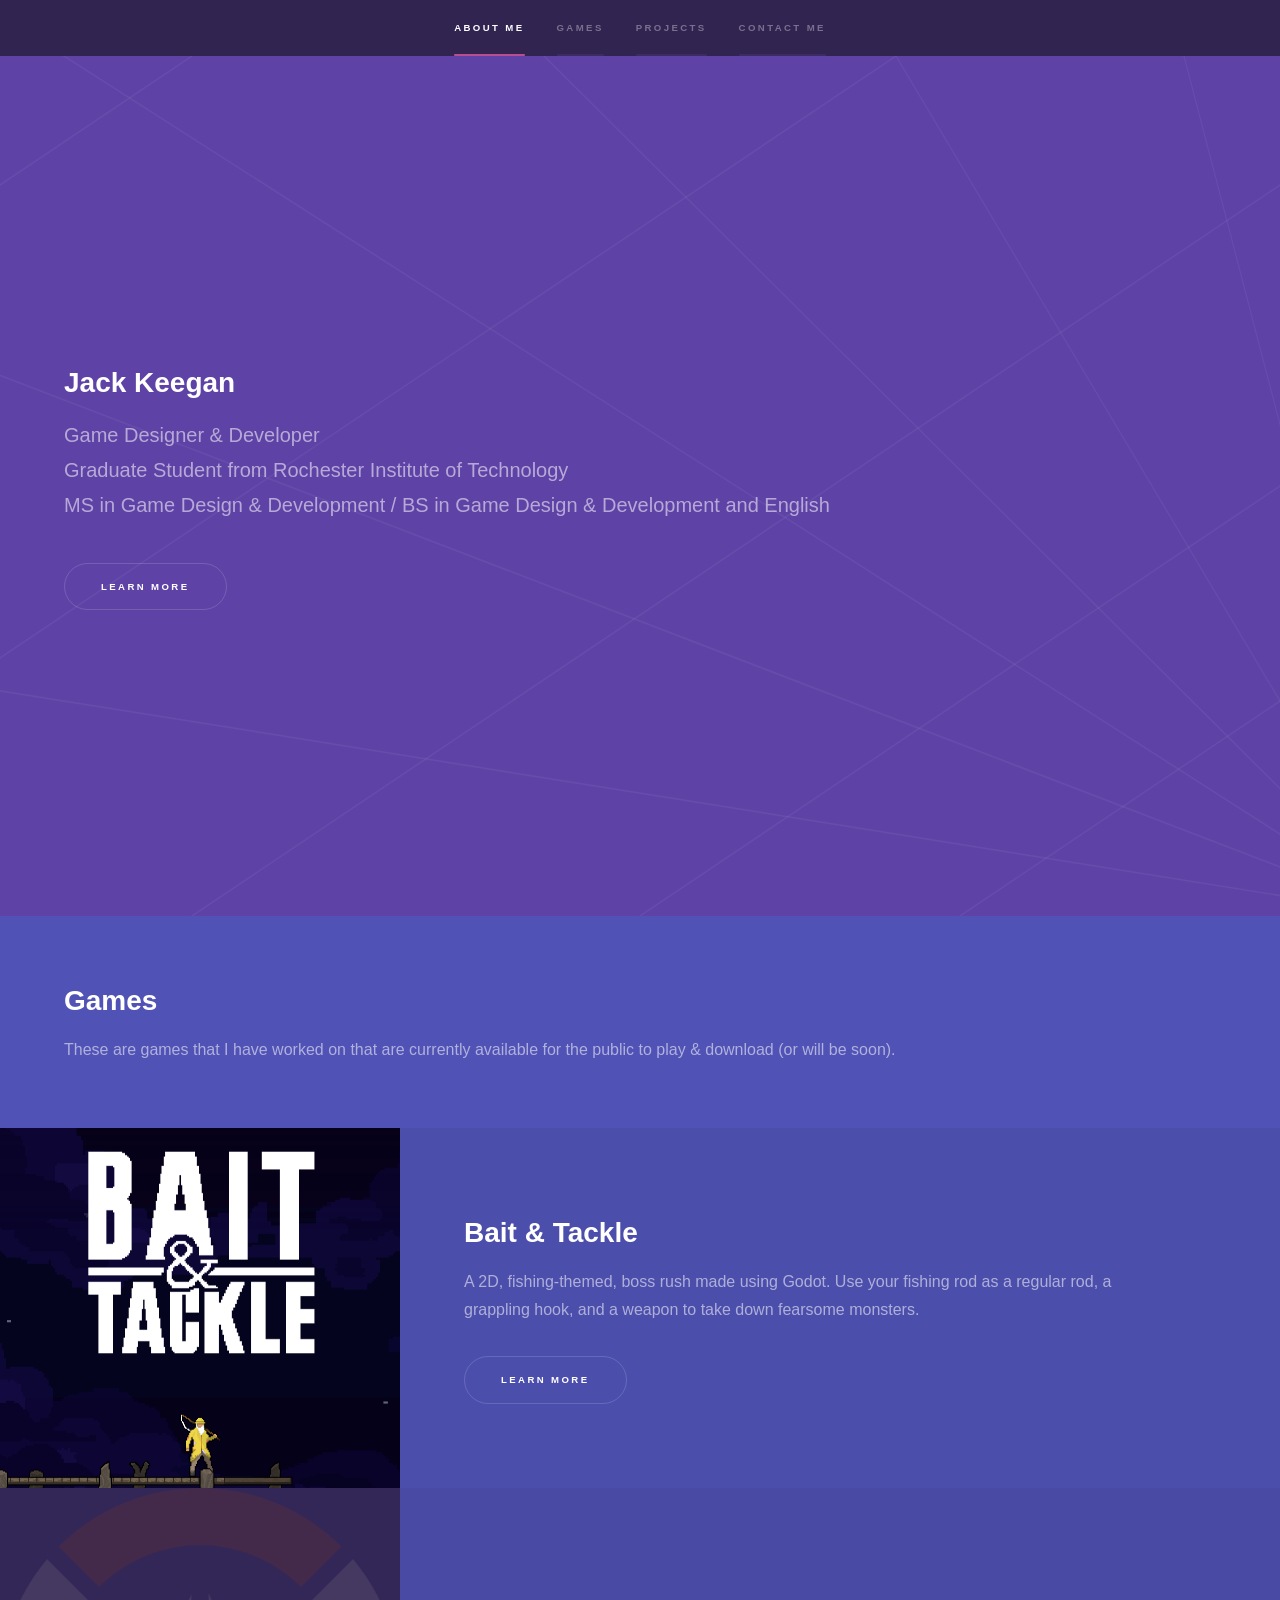
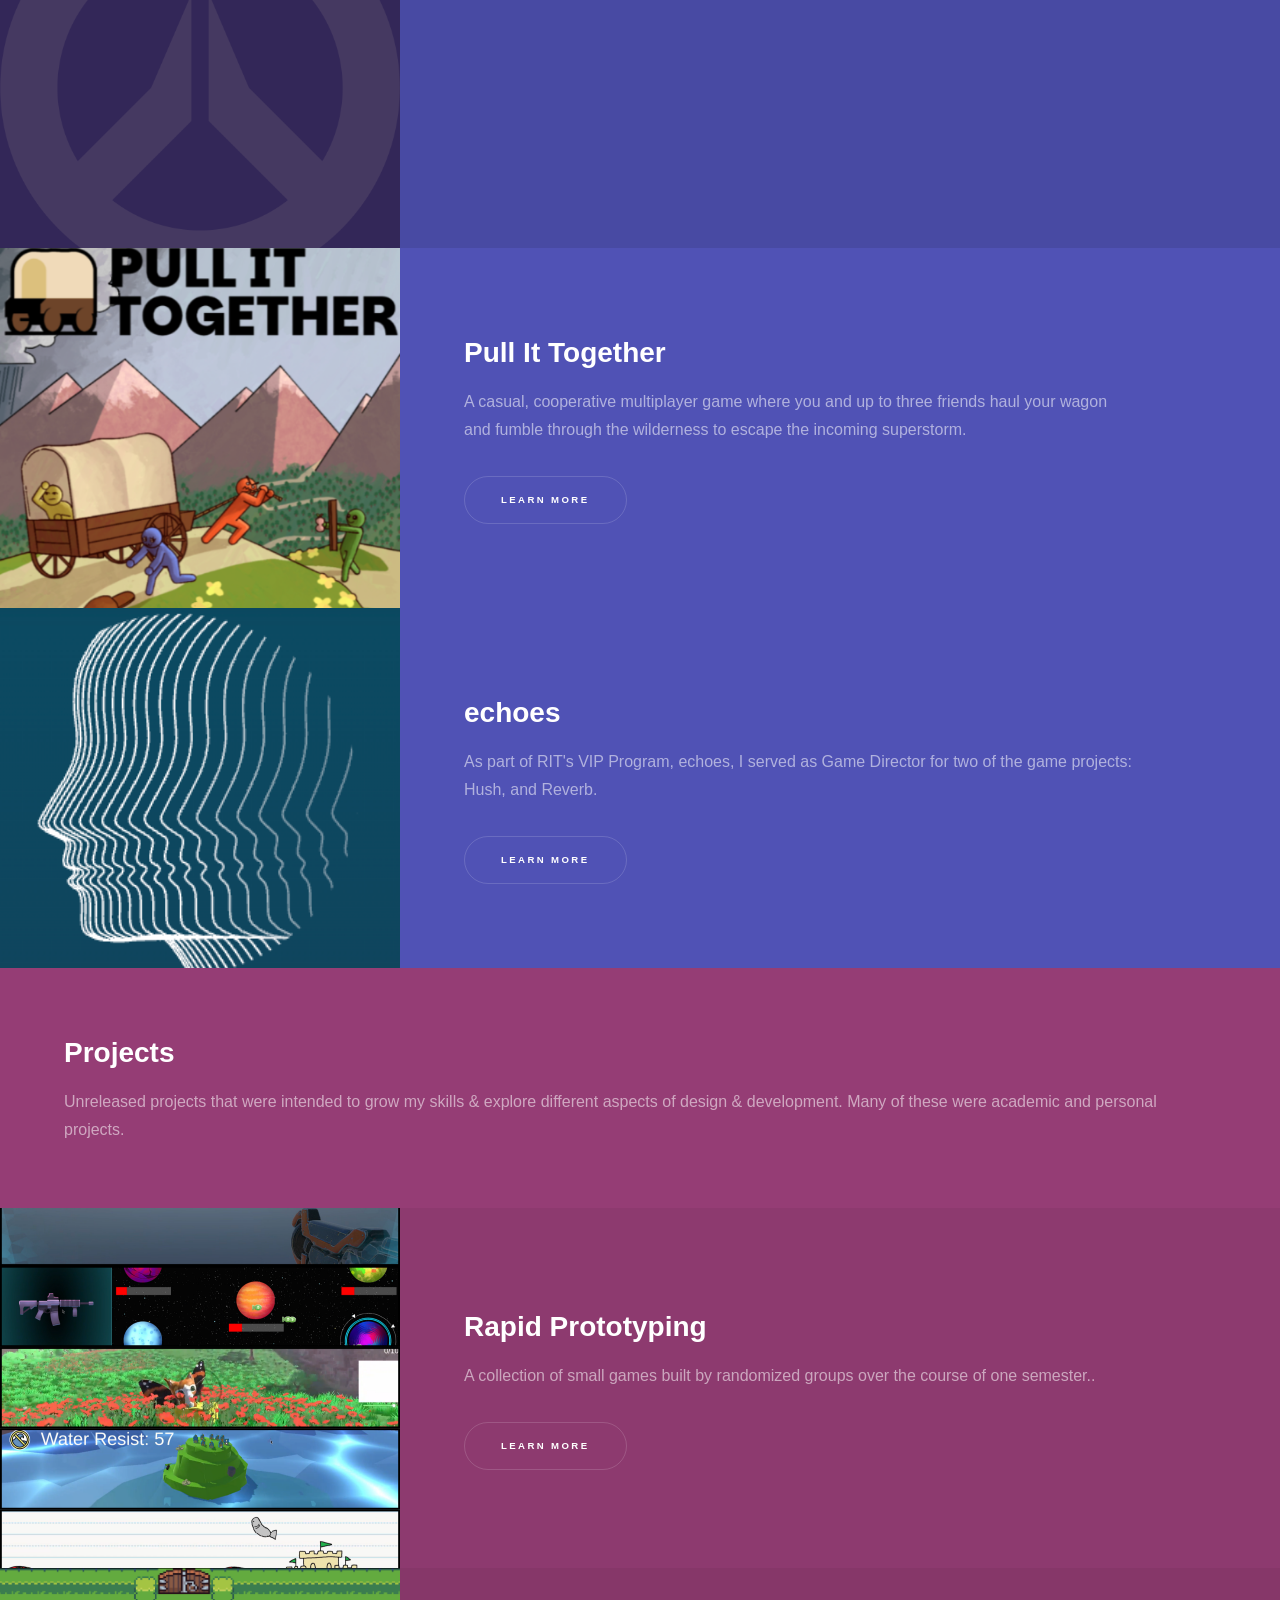
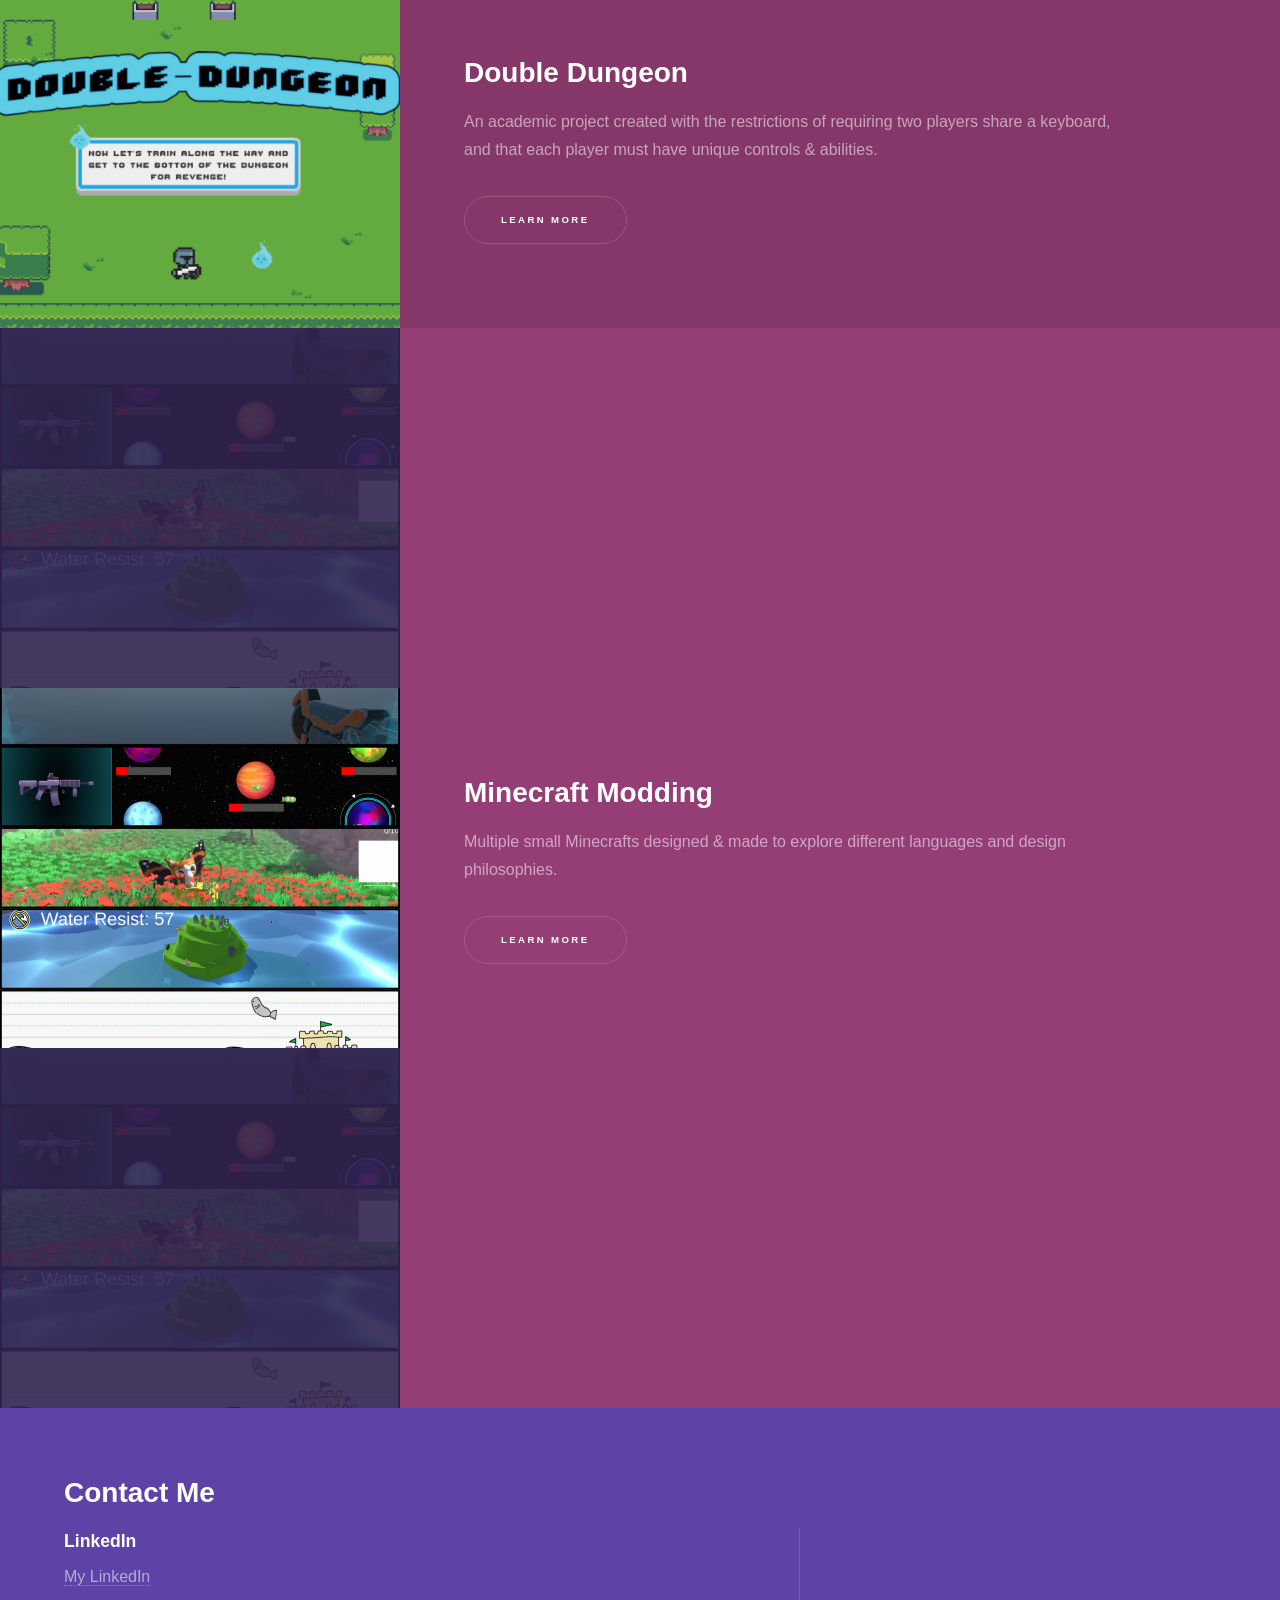
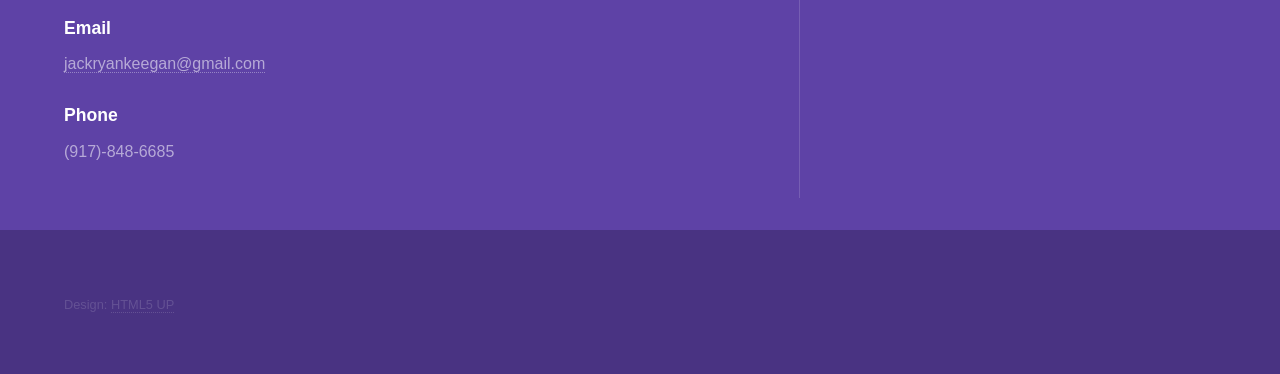
==== index.html @ db9ad98a "double dungeon" ====
<!DOCTYPE HTML>
<!--
	Hyperspace by HTML5 UP
	html5up.net | @ajlkn
	Free for personal and commercial use under the CCA 3.0 license (html5up.net/license)
-->
<html>
	<head>
		<title>Jack Keegan's Portfolio</title>
		<meta charset="utf-8" />
		<meta name="viewport" content="width=device-width, initial-scale=1, user-scalable=no" />
		<link rel="stylesheet" href="assets/css/main.css" />
		<noscript><link rel="stylesheet" href="assets/css/noscript.css" /></noscript>
	</head>
	<body class="is-preload">

		<!-- Sidebar -->
			<section id="sidebar">
				<div class="inner">
					<nav>
						<ul>
							<li><a href="#intro">About Me</a></li>
							<li><a href="#one">Games</a></li>
							<li><a href="#two">Projects</a></li>
							<li><a href="#three">Contact Me</a></li>
						</ul>
					</nav>
				</div>
			</section>

		<!-- Wrapper -->
			<div id="wrapper">

				<!-- Intro -->
					<section id="intro" class="wrapper style1 fullscreen fade-up">
						<div class="inner">
							<h2>Jack Keegan</h2>
							<p>Game Designer & Developer<br />
							Graduate Student from Rochester Institute of Technology <br />
							MS in Game Design & Development / BS in Game Design & Development and English</p>
							<ul class="actions">
								<li><a href="#one" class="button scrolly">Learn more</a></li>
							</ul>
						</div>
					</section>

				<!-- One -->
					<section id="one" class="wrapper style2 spotlights">
						<div class="inner">
							<h2>Games</h2>
							<p>These are games that I have worked on that are currently available for the public to play & download (or will be soon).</p>
						</div>
							<section>
								<a href="bait&tacklepage.html" class="image"><img src="images/b&tLogo.png" alt="" data-position="center center" /></a>
								<div class="content">
									<div class="inner">
										<h2>Bait & Tackle</h2>
										<p>A 2D, fishing-themed, boss rush made using Godot. Use your fishing rod as a regular rod, a grappling hook, and a weapon to take down fearsome monsters.</p>
										<ul class="actions">
											<li><a href="bait&tacklepage.html" class="button">Learn more</a></li>
										</ul>
									</div>
								</div>
							</section>
							<section>
								<a href="overwatchinternshippage.html" class="image"><img src="images/Overwatch_Primary_DKBKGD.png" alt="" data-position="top center" /></a>
								<div class="content">
									<div class="inner">
										<h2>Overwatch</h2>
										<p>Overwatch Hero Design Internship Work: Summer 2025.</p>
										<ul class="actions">
											<li><a href="overwatchinternshippage.html" class="button">Learn more</a></li>
										</ul>
									</div>
								</div>
							</section>
							<section>
								<a href="pullittogetherpage.html" class="image"><img src="images/pit.png" alt="" data-position="25% 25%" /></a>
								<div class="content">
									<div class="inner">
										<h2>Pull It Together</h2>
										<p>
											A casual, cooperative multiplayer game where you and up to three friends haul your wagon and fumble through the wilderness to escape
											the incoming superstorm.
										</p>
										<ul class="actions">
											<li><a href="pullittogetherpage.html" class="button">Learn more</a></li>
										</ul>
									</div>
								</div>
							</section>
							<section>
								<a href="echoespage.html" class="image"><img src="images/ripple_face.png" alt="" data-position="25% 25%" /></a>
								<div class="content">
									<div class="inner">
										<h2>echoes</h2>
										<p>
											As part of RIT's VIP Program, echoes, I served as Game Director for two of the game projects: Hush, and Reverb.
										</p>
										<ul class="actions">
											<li><a href="echoespage.html" class="button">Learn more</a></li>
										</ul>
									</div>
								</div>
							</section>
					</section>

				<!-- Two -->

				<section id="two" class="wrapper style2 spotlights">
						<div class="inner">
							<h2>Projects</h2>
							<p>Unreleased projects that were intended to grow my skills & explore different aspects of design & development. Many of these were academic and personal projects.</p>
							</div>
							<section>
								<a href="rapidprototypingpage.html" class="image"><img src="images/rapidprototypingpic.png" alt="" data-position="center center" /></a>
								<div class="content">
									<div class="inner">
										<h2>Rapid Prototyping</h2>
										<p>A collection of small games built by randomized groups over the course of one semester..</p>
										<ul class="actions">
											<li><a href="rapidprototypingpage.html" class="button">Learn more</a></li>
										</ul>
									</div>
								</div>
							</section>
							<section>
								<a href="doubledungeonpage.html" class="image"><img src="images/doubledungeontitle.png" alt="" data-position="center center" /></a>
								<div class="content">
									<div class="inner">
										<h2>Double Dungeon</h2>
									<p>An academic project created with the restrictions of requiring two players share a keyboard, and that each player must have unique controls & abilities.</p>
										<ul class="actions">
											<li><a href="doubledungeonpage.html" class="button">Learn more</a></li>
										</ul>
									</div>
								</div>
							</section>
							<section>
								<a href="rapidprototypingpage.html" class="image"><img src="images/rapidprototypingpic.png" alt="" data-position="center center" /></a>
								<div class="content">
									<div class="inner">
										<h2>Analog Games</h2>
										<p>A collection of three analog games, each of which I served as a gameplay designer on: Biome, Commander(s), and Fat Bass</p>
										<ul class="actions">
											<li><a href="rapidprototypingpage.html" class="button">Learn more</a></li>
										</ul>
									</div>
								</div>
							</section>
							<section>
								<a href="rapidprototypingpage.html" class="image"><img src="images/rapidprototypingpic.png" alt="" data-position="center center" /></a>
								<div class="content">
									<div class="inner">
										<h2>Minecraft Modding</h2>
										<p>Multiple small Minecrafts designed & made to explore different languages and design philosophies.</p>
										<ul class="actions">
											<li><a href="rapidprototypingpage.html" class="button">Learn more</a></li>
										</ul>
									</div>
								</div>
							</section>
							<section>
								<a href="rapidprototypingpage.html" class="image"><img src="images/rapidprototypingpic.png" alt="" data-position="center center" /></a>
								<div class="content">
									<div class="inner">
										<h2>D.B. Gooper</h2>
										<p>Built as an early academic project, play as D.B. Gooper in this infinite faller as you collect money and dodge falling obstacles.</p>
										<ul class="actions">
											<li><a href="rapidprototypingpage.html" class="button">Learn more</a></li>
										</ul>
									</div>
								</div>
							</section>
							
					</section>

				<!-- Three -->
					<section id="three" class="wrapper style1 fade-up">
						<div class="inner">
							<h2>Contact Me</h2>
							<div class="split style1">
								
								<section>
									<ul class="contact">
										<li>
											<h3>LinkedIn</h3>
											<a href="#">My LinkedIn</a>
										</li>
										<li>
											<h3>Email</h3>
											<a href="#">jackryankeegan@gmail.com</a>
										</li>
										<li>
											<h3>Phone</h3>
											<span>(917)-848-6685</span>
										</li>
										
									</ul>
								</section>
							</div>
						</div>
					</section>

			</div>

		<!-- Footer -->
			<footer id="footer" class="wrapper style1-alt">
				<div class="inner">
					<ul class="menu">
						<li>Design: <a href="http://html5up.net">HTML5 UP</a></li>
					</ul>
				</div>
			</footer>

		<!-- Scripts -->
			<script src="assets/js/jquery.min.js"></script>
			<script src="assets/js/jquery.scrollex.min.js"></script>
			<script src="assets/js/jquery.scrolly.min.js"></script>
			<script src="assets/js/browser.min.js"></script>
			<script src="assets/js/breakpoints.min.js"></script>
			<script src="assets/js/util.js"></script>
			<script src="assets/js/main.js"></script>

	</body>
</html>
---- assets/css/main.css ----
@import url(fontawesome-all.min.css);

/*
	Hyperspace by HTML5 UP
	html5up.net | @ajlkn
	Free for personal and commercial use under the CCA 3.0 license (html5up.net/license)
*/

html, body, div, span, applet, object,
iframe, h1, h2, h3, h4, h5, h6, p, blockquote,
pre, a, abbr, acronym, address, big, cite,
code, del, dfn, em, img, ins, kbd, q, s, samp,
small, strike, strong, sub, sup, tt, var, b,
u, i, center, dl, dt, dd, ol, ul, li, fieldset,
form, label, legend, table, caption, tbody,
tfoot, thead, tr, th, td, article, aside,
canvas, details, embed, figure, figcaption,
footer, header, hgroup, menu, nav, output, ruby,
section, summary, time, mark, audio, video {
	margin: 0;
	padding: 0;
	border: 0;
	font-size: 100%;
	font: inherit;
	vertical-align: baseline;}

article, aside, details, figcaption, figure,
footer, header, hgroup, menu, nav, section {
	display: block;}

body {
	line-height: 1;
}

#two {
    background-color: #953d75;
}

ol, ul {
	list-style: none;
}

blockquote, q {
	quotes: none;
}

	blockquote:before, blockquote:after, q:before, q:after {
		content: '';
		content: none;
	}

table {
	border-collapse: collapse;
	border-spacing: 0;
}

body {
	-webkit-text-size-adjust: none;
}

mark {
	background-color: transparent;
	color: inherit;
}

input::-moz-focus-inner {
	border: 0;
	padding: 0;
}

input, select, textarea {
	-moz-appearance: none;
	-webkit-appearance: none;
	-ms-appearance: none;
	appearance: none;
}

/* Video Center */
.center {
  display: flex;
  justify-content: center;
  align-items: center;
}

/* Basic */

	@-ms-viewport {
		width: device-width;
	}

	body {
		-ms-overflow-style: scrollbar;
	}

	@media screen and (max-width: 480px) {

		html, body {
			min-width: 320px;
		}

	}

	html {
		box-sizing: border-box;
	}

	*, *:before, *:after {
		box-sizing: inherit;
	}

	body {
		background: #312450;
	}

		body.is-preload *, body.is-preload *:before, body.is-preload *:after {
			-moz-animation: none !important;
			-webkit-animation: none !important;
			-ms-animation: none !important;
			animation: none !important;
			-moz-transition: none !important;
			-webkit-transition: none !important;
			-ms-transition: none !important;
			transition: none !important;
		}

/* Type */

	body, input, select, textarea {
		color: rgba(255, 255, 255, 0.55);
		font-family: Arial, Helvetica, sans-serif;
		font-size: 16.5pt;
		font-weight: normal;
		line-height: 1.75;
	}

		@media screen and (max-width: 1680px) {

			body, input, select, textarea {
				font-size: 13pt;
			}

		}

		@media screen and (max-width: 1280px) {

			body, input, select, textarea {
				font-size: 12pt;
			}

		}

		@media screen and (max-width: 360px) {

			body, input, select, textarea {
				font-size: 11pt;
			}

		}

	a {
		-moz-transition: color 0.2s ease, border-bottom-color 0.2s ease;
		-webkit-transition: color 0.2s ease, border-bottom-color 0.2s ease;
		-ms-transition: color 0.2s ease, border-bottom-color 0.2s ease;
		transition: color 0.2s ease, border-bottom-color 0.2s ease;
		border-bottom: dotted 1px rgba(255, 255, 255, 0.35);
		color: inherit;
		text-decoration: none;
	}

		a:hover {
			border-bottom-color: transparent;
			color: #ffffff;
		}

	strong, b {
		color: #ffffff;
		font-weight: bold;
	}

	em, i {
		font-style: italic;
	}

	p {
		margin: 0 0 2em 0;
	}

	h1, h2, h3, h4, h5, h6 {
		color: #ffffff;
		font-weight: bold;
		line-height: 1.5;
		margin: 0 0 0.5em 0;
	}

		h1 a, h2 a, h3 a, h4 a, h5 a, h6 a {
			color: inherit;
			text-decoration: none;
		}

	h1 {
		font-size: 2.75em;
	}

		h1.major {
			margin: 0 0 1.3em 0;
			position: relative;
			padding-bottom: 0.35em;
		}

			h1.major:after {
				background-image: -moz-linear-gradient(to right, #5e42a6, #b74e91);
				background-image: -webkit-linear-gradient(to right, #5e42a6, #b74e91);
				background-image: -ms-linear-gradient(to right, #5e42a6, #b74e91);
				background-image: linear-gradient(to right, #5e42a6, #b74e91);
				-moz-transition: max-width 0.2s ease;
				-webkit-transition: max-width 0.2s ease;
				-ms-transition: max-width 0.2s ease;
				transition: max-width 0.2s ease;
				border-radius: 0.2em;
				bottom: 0;
				content: '';
				height: 0.05em;
				position: absolute;
				right: 0;
				width: 100%;
			}

	h2 {
		font-size: 1.75em;
	}

	h3 {
		font-size: 1.1em;
	}

	h4 {
		font-size: 1em;
	}

	h5 {
		font-size: 0.8em;
	}

	h6 {
		font-size: 0.6em;
	}

	@media screen and (max-width: 736px) {

		h1 {
			font-size: 2em;
		}

		h2 {
			font-size: 1.25em;
		}

		h3 {
			font-size: 1em;
		}

		h4 {
			font-size: 0.8em;
		}

		h5 {
			font-size: 0.6em;
		}

		h6 {
			font-size: 0.6em;
		}

	}

	sub {
		font-size: 0.8em;
		position: relative;
		top: 0.5em;
	}

	sup {
		font-size: 0.8em;
		position: relative;
		top: -0.5em;
	}

	blockquote {
		border-left: solid 4px rgba(255, 255, 255, 0.15);
		font-style: italic;
		margin: 0 0 2em 0;
		padding: 0.5em 0 0.5em 2em;
	}

	code {
		background: rgba(255, 255, 255, 0.05);
		border-radius: 0.25em;
		border: solid 1px rgba(255, 255, 255, 0.15);
		font-family: "Courier New", monospace;
		font-size: 0.9em;
		margin: 0 0.25em;
		padding: 0.25em 0.65em;
	}

	pre {
		-webkit-overflow-scrolling: touch;
		font-family: "Courier New", monospace;
		font-size: 0.9em;
		margin: 0 0 2em 0;
	}

		pre code {
			display: block;
			line-height: 1.75em;
			padding: 1em 1.5em;
			overflow-x: auto;
		}

	hr {
		border: 0;
		border-bottom: solid 1px rgba(255, 255, 255, 0.15);
		margin: 2em 0;
	}

		hr.major {
			margin: 3em 0;
		}

	.align-left {
		text-align: left;
	}

	.align-center {
		text-align: center;
	}

	.align-right {
		text-align: right;
	}

/* Row */

	.row {
		display: flex;
		flex-wrap: wrap;
		box-sizing: border-box;
		align-items: stretch;
	}

		.row > * {
			box-sizing: border-box;
		}

		.row.gtr-uniform > * > :last-child {
			margin-bottom: 0;
		}

		.row.aln-left {
			justify-content: flex-start;
		}

		.row.aln-center {
			justify-content: center;
		}

		.row.aln-right {
			justify-content: flex-end;
		}

		.row.aln-top {
			align-items: flex-start;
		}

		.row.aln-middle {
			align-items: center;
		}

		.row.aln-bottom {
			align-items: flex-end;
		}

		.row > .imp {
			order: -1;
		}

		.row > .col-1 {
			width: 8.33333%;
		}

		.row > .off-1 {
			margin-left: 8.33333%;
		}

		.row > .col-2 {
			width: 16.66667%;
		}

		.row > .off-2 {
			margin-left: 16.66667%;
		}

		.row > .col-3 {
			width: 25%;
		}

		.row > .off-3 {
			margin-left: 25%;
		}

		.row > .col-4 {
			width: 33.33333%;
		}

		.row > .off-4 {
			margin-left: 33.33333%;
		}

		.row > .col-5 {
			width: 41.66667%;
		}

		.row > .off-5 {
			margin-left: 41.66667%;
		}

		.row > .col-6 {
			width: 50%;
		}

		.row > .off-6 {
			margin-left: 50%;
		}

		.row > .col-7 {
			width: 58.33333%;
		}

		.row > .off-7 {
			margin-left: 58.33333%;
		}

		.row > .col-8 {
			width: 66.66667%;
		}

		.row > .off-8 {
			margin-left: 66.66667%;
		}

		.row > .col-9 {
			width: 75%;
		}

		.row > .off-9 {
			margin-left: 75%;
		}

		.row > .col-10 {
			width: 83.33333%;
		}

		.row > .off-10 {
			margin-left: 83.33333%;
		}

		.row > .col-11 {
			width: 91.66667%;
		}

		.row > .off-11 {
			margin-left: 91.66667%;
		}

		.row > .col-12 {
			width: 100%;
		}

		.row > .off-12 {
			margin-left: 100%;
		}

		.row.gtr-0 {
			margin-top: 0;
			margin-left: 0em;
		}

			.row.gtr-0 > * {
				padding: 0 0 0 0em;
			}

			.row.gtr-0.gtr-uniform {
				margin-top: 0em;
			}

				.row.gtr-0.gtr-uniform > * {
					padding-top: 0em;
				}

		.row.gtr-25 {
			margin-top: 0;
			margin-left: -0.375em;
		}

			.row.gtr-25 > * {
				padding: 0 0 0 0.375em;
			}

			.row.gtr-25.gtr-uniform {
				margin-top: -0.375em;
			}

				.row.gtr-25.gtr-uniform > * {
					padding-top: 0.375em;
				}

		.row.gtr-50 {
			margin-top: 0;
			margin-left: -0.75em;
		}

			.row.gtr-50 > * {
				padding: 0 0 0 0.75em;
			}

			.row.gtr-50.gtr-uniform {
				margin-top: -0.75em;
			}

				.row.gtr-50.gtr-uniform > * {
					padding-top: 0.75em;
				}

		.row {
			margin-top: 0;
			margin-left: -1.5em;
		}

			.row > * {
				padding: 0 0 0 1.5em;
			}

			.row.gtr-uniform {
				margin-top: -1.5em;
			}

				.row.gtr-uniform > * {
					padding-top: 1.5em;
				}

		.row.gtr-150 {
			margin-top: 0;
			margin-left: -2.25em;
		}

			.row.gtr-150 > * {
				padding: 0 0 0 2.25em;
			}

			.row.gtr-150.gtr-uniform {
				margin-top: -2.25em;
			}

				.row.gtr-150.gtr-uniform > * {
					padding-top: 2.25em;
				}

		.row.gtr-200 {
			margin-top: 0;
			margin-left: -3em;
		}

			.row.gtr-200 > * {
				padding: 0 0 0 3em;
			}

			.row.gtr-200.gtr-uniform {
				margin-top: -3em;
			}

				.row.gtr-200.gtr-uniform > * {
					padding-top: 3em;
				}

		@media screen and (max-width: 1680px) {

			.row {
				display: flex;
				flex-wrap: wrap;
				box-sizing: border-box;
				align-items: stretch;
			}

				.row > * {
					box-sizing: border-box;
				}

				.row.gtr-uniform > * > :last-child {
					margin-bottom: 0;
				}

				.row.aln-left {
					justify-content: flex-start;
				}

				.row.aln-center {
					justify-content: center;
				}

				.row.aln-right {
					justify-content: flex-end;
				}

				.row.aln-top {
					align-items: flex-start;
				}

				.row.aln-middle {
					align-items: center;
				}

				.row.aln-bottom {
					align-items: flex-end;
				}

				.row > .imp-xlarge {
					order: -1;
				}

				.row > .col-1-xlarge {
					width: 8.33333%;
				}

				.row > .off-1-xlarge {
					margin-left: 8.33333%;
				}

				.row > .col-2-xlarge {
					width: 16.66667%;
				}

				.row > .off-2-xlarge {
					margin-left: 16.66667%;
				}

				.row > .col-3-xlarge {
					width: 25%;
				}

				.row > .off-3-xlarge {
					margin-left: 25%;
				}

				.row > .col-4-xlarge {
					width: 33.33333%;
				}

				.row > .off-4-xlarge {
					margin-left: 33.33333%;
				}

				.row > .col-5-xlarge {
					width: 41.66667%;
				}

				.row > .off-5-xlarge {
					margin-left: 41.66667%;
				}

				.row > .col-6-xlarge {
					width: 50%;
				}

				.row > .off-6-xlarge {
					margin-left: 50%;
				}

				.row > .col-7-xlarge {
					width: 58.33333%;
				}

				.row > .off-7-xlarge {
					margin-left: 58.33333%;
				}

				.row > .col-8-xlarge {
					width: 66.66667%;
				}

				.row > .off-8-xlarge {
					margin-left: 66.66667%;
				}

				.row > .col-9-xlarge {
					width: 75%;
				}

				.row > .off-9-xlarge {
					margin-left: 75%;
				}

				.row > .col-10-xlarge {
					width: 83.33333%;
				}

				.row > .off-10-xlarge {
					margin-left: 83.33333%;
				}

				.row > .col-11-xlarge {
					width: 91.66667%;
				}

				.row > .off-11-xlarge {
					margin-left: 91.66667%;
				}

				.row > .col-12-xlarge {
					width: 100%;
				}

				.row > .off-12-xlarge {
					margin-left: 100%;
				}

				.row.gtr-0 {
					margin-top: 0;
					margin-left: 0em;
				}

					.row.gtr-0 > * {
						padding: 0 0 0 0em;
					}

					.row.gtr-0.gtr-uniform {
						margin-top: 0em;
					}

						.row.gtr-0.gtr-uniform > * {
							padding-top: 0em;
						}

				.row.gtr-25 {
					margin-top: 0;
					margin-left: -0.375em;
				}

					.row.gtr-25 > * {
						padding: 0 0 0 0.375em;
					}

					.row.gtr-25.gtr-uniform {
						margin-top: -0.375em;
					}

						.row.gtr-25.gtr-uniform > * {
							padding-top: 0.375em;
						}

				.row.gtr-50 {
					margin-top: 0;
					margin-left: -0.75em;
				}

					.row.gtr-50 > * {
						padding: 0 0 0 0.75em;
					}

					.row.gtr-50.gtr-uniform {
						margin-top: -0.75em;
					}

						.row.gtr-50.gtr-uniform > * {
							padding-top: 0.75em;
						}

				.row {
					margin-top: 0;
					margin-left: -1.5em;
				}

					.row > * {
						padding: 0 0 0 1.5em;
					}

					.row.gtr-uniform {
						margin-top: -1.5em;
					}

						.row.gtr-uniform > * {
							padding-top: 1.5em;
						}

				.row.gtr-150 {
					margin-top: 0;
					margin-left: -2.25em;
				}

					.row.gtr-150 > * {
						padding: 0 0 0 2.25em;
					}

					.row.gtr-150.gtr-uniform {
						margin-top: -2.25em;
					}

						.row.gtr-150.gtr-uniform > * {
							padding-top: 2.25em;
						}

				.row.gtr-200 {
					margin-top: 0;
					margin-left: -3em;
				}

					.row.gtr-200 > * {
						padding: 0 0 0 3em;
					}

					.row.gtr-200.gtr-uniform {
						margin-top: -3em;
					}

						.row.gtr-200.gtr-uniform > * {
							padding-top: 3em;
						}

		}

		@media screen and (max-width: 1280px) {

			.row {
				display: flex;
				flex-wrap: wrap;
				box-sizing: border-box;
				align-items: stretch;
			}

				.row > * {
					box-sizing: border-box;
				}

				.row.gtr-uniform > * > :last-child {
					margin-bottom: 0;
				}

				.row.aln-left {
					justify-content: flex-start;
				}

				.row.aln-center {
					justify-content: center;
				}

				.row.aln-right {
					justify-content: flex-end;
				}

				.row.aln-top {
					align-items: flex-start;
				}

				.row.aln-middle {
					align-items: center;
				}

				.row.aln-bottom {
					align-items: flex-end;
				}

				.row > .imp-large {
					order: -1;
				}

				.row > .col-1-large {
					width: 8.33333%;
				}

				.row > .off-1-large {
					margin-left: 8.33333%;
				}

				.row > .col-2-large {
					width: 16.66667%;
				}

				.row > .off-2-large {
					margin-left: 16.66667%;
				}

				.row > .col-3-large {
					width: 25%;
				}

				.row > .off-3-large {
					margin-left: 25%;
				}

				.row > .col-4-large {
					width: 33.33333%;
				}

				.row > .off-4-large {
					margin-left: 33.33333%;
				}

				.row > .col-5-large {
					width: 41.66667%;
				}

				.row > .off-5-large {
					margin-left: 41.66667%;
				}

				.row > .col-6-large {
					width: 50%;
				}

				.row > .off-6-large {
					margin-left: 50%;
				}

				.row > .col-7-large {
					width: 58.33333%;
				}

				.row > .off-7-large {
					margin-left: 58.33333%;
				}

				.row > .col-8-large {
					width: 66.66667%;
				}

				.row > .off-8-large {
					margin-left: 66.66667%;
				}

				.row > .col-9-large {
					width: 75%;
				}

				.row > .off-9-large {
					margin-left: 75%;
				}

				.row > .col-10-large {
					width: 83.33333%;
				}

				.row > .off-10-large {
					margin-left: 83.33333%;
				}

				.row > .col-11-large {
					width: 91.66667%;
				}

				.row > .off-11-large {
					margin-left: 91.66667%;
				}

				.row > .col-12-large {
					width: 100%;
				}

				.row > .off-12-large {
					margin-left: 100%;
				}

				.row.gtr-0 {
					margin-top: 0;
					margin-left: 0em;
				}

					.row.gtr-0 > * {
						padding: 0 0 0 0em;
					}

					.row.gtr-0.gtr-uniform {
						margin-top: 0em;
					}

						.row.gtr-0.gtr-uniform > * {
							padding-top: 0em;
						}

				.row.gtr-25 {
					margin-top: 0;
					margin-left: -0.375em;
				}

					.row.gtr-25 > * {
						padding: 0 0 0 0.375em;
					}

					.row.gtr-25.gtr-uniform {
						margin-top: -0.375em;
					}

						.row.gtr-25.gtr-uniform > * {
							padding-top: 0.375em;
						}

				.row.gtr-50 {
					margin-top: 0;
					margin-left: -0.75em;
				}

					.row.gtr-50 > * {
						padding: 0 0 0 0.75em;
					}

					.row.gtr-50.gtr-uniform {
						margin-top: -0.75em;
					}

						.row.gtr-50.gtr-uniform > * {
							padding-top: 0.75em;
						}

				.row {
					margin-top: 0;
					margin-left: -1.5em;
				}

					.row > * {
						padding: 0 0 0 1.5em;
					}

					.row.gtr-uniform {
						margin-top: -1.5em;
					}

						.row.gtr-uniform > * {
							padding-top: 1.5em;
						}

				.row.gtr-150 {
					margin-top: 0;
					margin-left: -2.25em;
				}

					.row.gtr-150 > * {
						padding: 0 0 0 2.25em;
					}

					.row.gtr-150.gtr-uniform {
						margin-top: -2.25em;
					}

						.row.gtr-150.gtr-uniform > * {
							padding-top: 2.25em;
						}

				.row.gtr-200 {
					margin-top: 0;
					margin-left: -3em;
				}

					.row.gtr-200 > * {
						padding: 0 0 0 3em;
					}

					.row.gtr-200.gtr-uniform {
						margin-top: -3em;
					}

						.row.gtr-200.gtr-uniform > * {
							padding-top: 3em;
						}

		}

		@media screen and (max-width: 980px) {

			.row {
				display: flex;
				flex-wrap: wrap;
				box-sizing: border-box;
				align-items: stretch;
			}

				.row > * {
					box-sizing: border-box;
				}

				.row.gtr-uniform > * > :last-child {
					margin-bottom: 0;
				}

				.row.aln-left {
					justify-content: flex-start;
				}

				.row.aln-center {
					justify-content: center;
				}

				.row.aln-right {
					justify-content: flex-end;
				}

				.row.aln-top {
					align-items: flex-start;
				}

				.row.aln-middle {
					align-items: center;
				}

				.row.aln-bottom {
					align-items: flex-end;
				}

				.row > .imp-medium {
					order: -1;
				}

				.row > .col-1-medium {
					width: 8.33333%;
				}

				.row > .off-1-medium {
					margin-left: 8.33333%;
				}

				.row > .col-2-medium {
					width: 16.66667%;
				}

				.row > .off-2-medium {
					margin-left: 16.66667%;
				}

				.row > .col-3-medium {
					width: 25%;
				}

				.row > .off-3-medium {
					margin-left: 25%;
				}

				.row > .col-4-medium {
					width: 33.33333%;
				}

				.row > .off-4-medium {
					margin-left: 33.33333%;
				}

				.row > .col-5-medium {
					width: 41.66667%;
				}

				.row > .off-5-medium {
					margin-left: 41.66667%;
				}

				.row > .col-6-medium {
					width: 50%;
				}

				.row > .off-6-medium {
					margin-left: 50%;
				}

				.row > .col-7-medium {
					width: 58.33333%;
				}

				.row > .off-7-medium {
					margin-left: 58.33333%;
				}

				.row > .col-8-medium {
					width: 66.66667%;
				}

				.row > .off-8-medium {
					margin-left: 66.66667%;
				}

				.row > .col-9-medium {
					width: 75%;
				}

				.row > .off-9-medium {
					margin-left: 75%;
				}

				.row > .col-10-medium {
					width: 83.33333%;
				}

				.row > .off-10-medium {
					margin-left: 83.33333%;
				}

				.row > .col-11-medium {
					width: 91.66667%;
				}

				.row > .off-11-medium {
					margin-left: 91.66667%;
				}

				.row > .col-12-medium {
					width: 100%;
				}

				.row > .off-12-medium {
					margin-left: 100%;
				}

				.row.gtr-0 {
					margin-top: 0;
					margin-left: 0em;
				}

					.row.gtr-0 > * {
						padding: 0 0 0 0em;
					}

					.row.gtr-0.gtr-uniform {
						margin-top: 0em;
					}

						.row.gtr-0.gtr-uniform > * {
							padding-top: 0em;
						}

				.row.gtr-25 {
					margin-top: 0;
					margin-left: -0.375em;
				}

					.row.gtr-25 > * {
						padding: 0 0 0 0.375em;
					}

					.row.gtr-25.gtr-uniform {
						margin-top: -0.375em;
					}

						.row.gtr-25.gtr-uniform > * {
							padding-top: 0.375em;
						}

				.row.gtr-50 {
					margin-top: 0;
					margin-left: -0.75em;
				}

					.row.gtr-50 > * {
						padding: 0 0 0 0.75em;
					}

					.row.gtr-50.gtr-uniform {
						margin-top: -0.75em;
					}

						.row.gtr-50.gtr-uniform > * {
							padding-top: 0.75em;
						}

				.row {
					margin-top: 0;
					margin-left: -1.5em;
				}

					.row > * {
						padding: 0 0 0 1.5em;
					}

					.row.gtr-uniform {
						margin-top: -1.5em;
					}

						.row.gtr-uniform > * {
							padding-top: 1.5em;
						}

				.row.gtr-150 {
					margin-top: 0;
					margin-left: -2.25em;
				}

					.row.gtr-150 > * {
						padding: 0 0 0 2.25em;
					}

					.row.gtr-150.gtr-uniform {
						margin-top: -2.25em;
					}

						.row.gtr-150.gtr-uniform > * {
							padding-top: 2.25em;
						}

				.row.gtr-200 {
					margin-top: 0;
					margin-left: -3em;
				}

					.row.gtr-200 > * {
						padding: 0 0 0 3em;
					}

					.row.gtr-200.gtr-uniform {
						margin-top: -3em;
					}

						.row.gtr-200.gtr-uniform > * {
							padding-top: 3em;
						}

		}

		@media screen and (max-width: 736px) {

			.row {
				display: flex;
				flex-wrap: wrap;
				box-sizing: border-box;
				align-items: stretch;
			}

				.row > * {
					box-sizing: border-box;
				}

				.row.gtr-uniform > * > :last-child {
					margin-bottom: 0;
				}

				.row.aln-left {
					justify-content: flex-start;
				}

				.row.aln-center {
					justify-content: center;
				}

				.row.aln-right {
					justify-content: flex-end;
				}

				.row.aln-top {
					align-items: flex-start;
				}

				.row.aln-middle {
					align-items: center;
				}

				.row.aln-bottom {
					align-items: flex-end;
				}

				.row > .imp-small {
					order: -1;
				}

				.row > .col-1-small {
					width: 8.33333%;
				}

				.row > .off-1-small {
					margin-left: 8.33333%;
				}

				.row > .col-2-small {
					width: 16.66667%;
				}

				.row > .off-2-small {
					margin-left: 16.66667%;
				}

				.row > .col-3-small {
					width: 25%;
				}

				.row > .off-3-small {
					margin-left: 25%;
				}

				.row > .col-4-small {
					width: 33.33333%;
				}

				.row > .off-4-small {
					margin-left: 33.33333%;
				}

				.row > .col-5-small {
					width: 41.66667%;
				}

				.row > .off-5-small {
					margin-left: 41.66667%;
				}

				.row > .col-6-small {
					width: 50%;
				}

				.row > .off-6-small {
					margin-left: 50%;
				}

				.row > .col-7-small {
					width: 58.33333%;
				}

				.row > .off-7-small {
					margin-left: 58.33333%;
				}

				.row > .col-8-small {
					width: 66.66667%;
				}

				.row > .off-8-small {
					margin-left: 66.66667%;
				}

				.row > .col-9-small {
					width: 75%;
				}

				.row > .off-9-small {
					margin-left: 75%;
				}

				.row > .col-10-small {
					width: 83.33333%;
				}

				.row > .off-10-small {
					margin-left: 83.33333%;
				}

				.row > .col-11-small {
					width: 91.66667%;
				}

				.row > .off-11-small {
					margin-left: 91.66667%;
				}

				.row > .col-12-small {
					width: 100%;
				}

				.row > .off-12-small {
					margin-left: 100%;
				}

				.row.gtr-0 {
					margin-top: 0;
					margin-left: 0em;
				}

					.row.gtr-0 > * {
						padding: 0 0 0 0em;
					}

					.row.gtr-0.gtr-uniform {
						margin-top: 0em;
					}

						.row.gtr-0.gtr-uniform > * {
							padding-top: 0em;
						}

				.row.gtr-25 {
					margin-top: 0;
					margin-left: -0.375em;
				}

					.row.gtr-25 > * {
						padding: 0 0 0 0.375em;
					}

					.row.gtr-25.gtr-uniform {
						margin-top: -0.375em;
					}

						.row.gtr-25.gtr-uniform > * {
							padding-top: 0.375em;
						}

				.row.gtr-50 {
					margin-top: 0;
					margin-left: -0.75em;
				}

					.row.gtr-50 > * {
						padding: 0 0 0 0.75em;
					}

					.row.gtr-50.gtr-uniform {
						margin-top: -0.75em;
					}

						.row.gtr-50.gtr-uniform > * {
							padding-top: 0.75em;
						}

				.row {
					margin-top: 0;
					margin-left: -1.5em;
				}

					.row > * {
						padding: 0 0 0 1.5em;
					}

					.row.gtr-uniform {
						margin-top: -1.5em;
					}

						.row.gtr-uniform > * {
							padding-top: 1.5em;
						}

				.row.gtr-150 {
					margin-top: 0;
					margin-left: -2.25em;
				}

					.row.gtr-150 > * {
						padding: 0 0 0 2.25em;
					}

					.row.gtr-150.gtr-uniform {
						margin-top: -2.25em;
					}

						.row.gtr-150.gtr-uniform > * {
							padding-top: 2.25em;
						}

				.row.gtr-200 {
					margin-top: 0;
					margin-left: -3em;
				}

					.row.gtr-200 > * {
						padding: 0 0 0 3em;
					}

					.row.gtr-200.gtr-uniform {
						margin-top: -3em;
					}

						.row.gtr-200.gtr-uniform > * {
							padding-top: 3em;
						}

		}

		@media screen and (max-width: 480px) {

			.row {
				display: flex;
				flex-wrap: wrap;
				box-sizing: border-box;
				align-items: stretch;
			}

				.row > * {
					box-sizing: border-box;
				}

				.row.gtr-uniform > * > :last-child {
					margin-bottom: 0;
				}

				.row.aln-left {
					justify-content: flex-start;
				}

				.row.aln-center {
					justify-content: center;
				}

				.row.aln-right {
					justify-content: flex-end;
				}

				.row.aln-top {
					align-items: flex-start;
				}

				.row.aln-middle {
					align-items: center;
				}

				.row.aln-bottom {
					align-items: flex-end;
				}

				.row > .imp-xsmall {
					order: -1;
				}

				.row > .col-1-xsmall {
					width: 8.33333%;
				}

				.row > .off-1-xsmall {
					margin-left: 8.33333%;
				}

				.row > .col-2-xsmall {
					width: 16.66667%;
				}

				.row > .off-2-xsmall {
					margin-left: 16.66667%;
				}

				.row > .col-3-xsmall {
					width: 25%;
				}

				.row > .off-3-xsmall {
					margin-left: 25%;
				}

				.row > .col-4-xsmall {
					width: 33.33333%;
				}

				.row > .off-4-xsmall {
					margin-left: 33.33333%;
				}

				.row > .col-5-xsmall {
					width: 41.66667%;
				}

				.row > .off-5-xsmall {
					margin-left: 41.66667%;
				}

				.row > .col-6-xsmall {
					width: 50%;
				}

				.row > .off-6-xsmall {
					margin-left: 50%;
				}

				.row > .col-7-xsmall {
					width: 58.33333%;
				}

				.row > .off-7-xsmall {
					margin-left: 58.33333%;
				}

				.row > .col-8-xsmall {
					width: 66.66667%;
				}

				.row > .off-8-xsmall {
					margin-left: 66.66667%;
				}

				.row > .col-9-xsmall {
					width: 75%;
				}

				.row > .off-9-xsmall {
					margin-left: 75%;
				}

				.row > .col-10-xsmall {
					width: 83.33333%;
				}

				.row > .off-10-xsmall {
					margin-left: 83.33333%;
				}

				.row > .col-11-xsmall {
					width: 91.66667%;
				}

				.row > .off-11-xsmall {
					margin-left: 91.66667%;
				}

				.row > .col-12-xsmall {
					width: 100%;
				}

				.row > .off-12-xsmall {
					margin-left: 100%;
				}

				.row.gtr-0 {
					margin-top: 0;
					margin-left: 0em;
				}

					.row.gtr-0 > * {
						padding: 0 0 0 0em;
					}

					.row.gtr-0.gtr-uniform {
						margin-top: 0em;
					}

						.row.gtr-0.gtr-uniform > * {
							padding-top: 0em;
						}

				.row.gtr-25 {
					margin-top: 0;
					margin-left: -0.375em;
				}

					.row.gtr-25 > * {
						padding: 0 0 0 0.375em;
					}

					.row.gtr-25.gtr-uniform {
						margin-top: -0.375em;
					}

						.row.gtr-25.gtr-uniform > * {
							padding-top: 0.375em;
						}

				.row.gtr-50 {
					margin-top: 0;
					margin-left: -0.75em;
				}

					.row.gtr-50 > * {
						padding: 0 0 0 0.75em;
					}

					.row.gtr-50.gtr-uniform {
						margin-top: -0.75em;
					}

						.row.gtr-50.gtr-uniform > * {
							padding-top: 0.75em;
						}

				.row {
					margin-top: 0;
					margin-left: -1.5em;
				}

					.row > * {
						padding: 0 0 0 1.5em;
					}

					.row.gtr-uniform {
						margin-top: -1.5em;
					}

						.row.gtr-uniform > * {
							padding-top: 1.5em;
						}

				.row.gtr-150 {
					margin-top: 0;
					margin-left: -2.25em;
				}

					.row.gtr-150 > * {
						padding: 0 0 0 2.25em;
					}

					.row.gtr-150.gtr-uniform {
						margin-top: -2.25em;
					}

						.row.gtr-150.gtr-uniform > * {
							padding-top: 2.25em;
						}

				.row.gtr-200 {
					margin-top: 0;
					margin-left: -3em;
				}

					.row.gtr-200 > * {
						padding: 0 0 0 3em;
					}

					.row.gtr-200.gtr-uniform {
						margin-top: -3em;
					}

						.row.gtr-200.gtr-uniform > * {
							padding-top: 3em;
						}

		}

/* Box */

	.box {
		border-radius: 0.25em;
		border: solid 1px rgba(255, 255, 255, 0.15);
		margin-bottom: 2em;
		padding: 1.5em;
	}

		.box > :last-child,
		.box > :last-child > :last-child,
		.box > :last-child > :last-child > :last-child {
			margin-bottom: 0;
		}

		.box.alt {
			border: 0;
			border-radius: 0;
			padding: 0;
		}

/* Button */

	input[type="submit"],
	input[type="reset"],
	input[type="button"],
	button,
	.button {
		-moz-appearance: none;
		-webkit-appearance: none;
		-ms-appearance: none;
		appearance: none;
		-moz-transition: border-color 0.2s ease;
		-webkit-transition: border-color 0.2s ease;
		-ms-transition: border-color 0.2s ease;
		transition: border-color 0.2s ease;
		background-color: transparent;
		border: solid 1px !important;
		border-color: rgba(255, 255, 255, 0.15) !important;
		border-radius: 3em;
		color: #ffffff !important;
		cursor: pointer;
		display: inline-block;
		font-size: 0.6em;
		font-weight: bold;
		height: calc(4.75em + 2px);
		letter-spacing: 0.25em;
		line-height: 4.75em;
		outline: 0;
		padding: 0 3.75em;
		position: relative;
		text-align: center;
		text-decoration: none;
		text-transform: uppercase;
		white-space: nowrap;
	}

		input[type="submit"]:after,
		input[type="reset"]:after,
		input[type="button"]:after,
		button:after,
		.button:after {
			-moz-transform: scale(0.25);
			-webkit-transform: scale(0.25);
			-ms-transform: scale(0.25);
			transform: scale(0.25);
			pointer-events: none;
			-moz-transition: opacity 0.2s ease, -moz-transform 0.2s ease;
			-webkit-transition: opacity 0.2s ease, -webkit-transform 0.2s ease;
			-ms-transition: opacity 0.2s ease, -ms-transform 0.2s ease;
			transition: opacity 0.2s ease, transform 0.2s ease;
			background: #ffffff;
			border-radius: 3em;
			content: '';
			height: 100%;
			left: 0;
			opacity: 0;
			position: absolute;
			top: 0;
			width: 100%;
		}

		input[type="submit"].icon:before,
		input[type="reset"].icon:before,
		input[type="button"].icon:before,
		button.icon:before,
		.button.icon:before {
			margin-right: 0.75em;
		}

		input[type="submit"].fit,
		input[type="reset"].fit,
		input[type="button"].fit,
		button.fit,
		.button.fit {
			width: 100%;
		}

		input[type="submit"].small,
		input[type="reset"].small,
		input[type="button"].small,
		button.small,
		.button.small {
			font-size: 0.4em;
		}

		input[type="submit"].large,
		input[type="reset"].large,
		input[type="button"].large,
		button.large,
		.button.large {
			font-size: 0.8em;
		}

		input[type="submit"].primary,
		input[type="reset"].primary,
		input[type="button"].primary,
		button.primary,
		.button.primary {
			background-color: #ffffff;
			color: #312450 !important;
		}

			input[type="submit"].primary:after,
			input[type="reset"].primary:after,
			input[type="button"].primary:after,
			button.primary:after,
			.button.primary:after {
				display: none;
			}

		input[type="submit"].disabled, input[type="submit"]:disabled,
		input[type="reset"].disabled,
		input[type="reset"]:disabled,
		input[type="button"].disabled,
		input[type="button"]:disabled,
		button.disabled,
		button:disabled,
		.button.disabled,
		.button:disabled {
			cursor: default;
			opacity: 0.5;
			pointer-events: none;
		}

		input[type="submit"]:hover,
		input[type="reset"]:hover,
		input[type="button"]:hover,
		button:hover,
		.button:hover {
			border-color: rgba(255, 255, 255, 0.55) !important;
		}

			input[type="submit"]:hover:after,
			input[type="reset"]:hover:after,
			input[type="button"]:hover:after,
			button:hover:after,
			.button:hover:after {
				opacity: 0.05;
				-moz-transform: scale(1);
				-webkit-transform: scale(1);
				-ms-transform: scale(1);
				transform: scale(1);
			}

			input[type="submit"]:hover:active,
			input[type="reset"]:hover:active,
			input[type="button"]:hover:active,
			button:hover:active,
			.button:hover:active {
				border-color: #ffffff !important;
			}

				input[type="submit"]:hover:active:after,
				input[type="reset"]:hover:active:after,
				input[type="button"]:hover:active:after,
				button:hover:active:after,
				.button:hover:active:after {
					opacity: 0.1;
				}

/* Features */

	.features {
		display: -moz-flex;
		display: -webkit-flex;
		display: -ms-flex;
		display: flex;
		-moz-flex-wrap: wrap;
		-webkit-flex-wrap: wrap;
		-ms-flex-wrap: wrap;
		flex-wrap: wrap;
		border-radius: 0.25em;
		border: solid 1px rgba(255, 255, 255, 0.15);
		background: rgba(255, 255, 255, 0.05);
		margin: 0 0 2em 0;
	}

		.features section {
			padding: 3.5em 3em 1em 7em ;
			width: 50%;
			border-top: solid 1px rgba(255, 255, 255, 0.15);
			position: relative;
		}

			.features section:nth-child(-n + 2) {
				border-top-width: 0;
			}

			.features section:nth-child(2n) {
				border-left: solid 1px rgba(255, 255, 255, 0.15);
			}

			.features section .icon {
				-moz-transition: opacity 0.5s ease, -moz-transform 0.5s ease;
				-webkit-transition: opacity 0.5s ease, -webkit-transform 0.5s ease;
				-ms-transition: opacity 0.5s ease, -ms-transform 0.5s ease;
				transition: opacity 0.5s ease, transform 0.5s ease;
				-moz-transition-delay: 1s;
				-webkit-transition-delay: 1s;
				-ms-transition-delay: 1s;
				transition-delay: 1s;
				-moz-transform: scale(1);
				-webkit-transform: scale(1);
				-ms-transform: scale(1);
				transform: scale(1);
				position: absolute;
				left: 3em;
				top: 3em;
				opacity: 1;
			}

			.features section:nth-child(1) .icon {
				-moz-transition-delay: 0.15s;
				-webkit-transition-delay: 0.15s;
				-ms-transition-delay: 0.15s;
				transition-delay: 0.15s;
			}

			.features section:nth-child(2) .icon {
				-moz-transition-delay: 0.3s;
				-webkit-transition-delay: 0.3s;
				-ms-transition-delay: 0.3s;
				transition-delay: 0.3s;
			}

			.features section:nth-child(3) .icon {
				-moz-transition-delay: 0.45s;
				-webkit-transition-delay: 0.45s;
				-ms-transition-delay: 0.45s;
				transition-delay: 0.45s;
			}

			.features section:nth-child(4) .icon {
				-moz-transition-delay: 0.6s;
				-webkit-transition-delay: 0.6s;
				-ms-transition-delay: 0.6s;
				transition-delay: 0.6s;
			}

			.features section:nth-child(5) .icon {
				-moz-transition-delay: 0.75s;
				-webkit-transition-delay: 0.75s;
				-ms-transition-delay: 0.75s;
				transition-delay: 0.75s;
			}

			.features section:nth-child(6) .icon {
				-moz-transition-delay: 0.9s;
				-webkit-transition-delay: 0.9s;
				-ms-transition-delay: 0.9s;
				transition-delay: 0.9s;
			}

			.features section:nth-child(7) .icon {
				-moz-transition-delay: 1.05s;
				-webkit-transition-delay: 1.05s;
				-ms-transition-delay: 1.05s;
				transition-delay: 1.05s;
			}

			.features section:nth-child(8) .icon {
				-moz-transition-delay: 1.2s;
				-webkit-transition-delay: 1.2s;
				-ms-transition-delay: 1.2s;
				transition-delay: 1.2s;
			}

			.features section:nth-child(9) .icon {
				-moz-transition-delay: 1.35s;
				-webkit-transition-delay: 1.35s;
				-ms-transition-delay: 1.35s;
				transition-delay: 1.35s;
			}

			.features section:nth-child(10) .icon {
				-moz-transition-delay: 1.5s;
				-webkit-transition-delay: 1.5s;
				-ms-transition-delay: 1.5s;
				transition-delay: 1.5s;
			}

			.features section:nth-child(11) .icon {
				-moz-transition-delay: 1.65s;
				-webkit-transition-delay: 1.65s;
				-ms-transition-delay: 1.65s;
				transition-delay: 1.65s;
			}

			.features section:nth-child(12) .icon {
				-moz-transition-delay: 1.8s;
				-webkit-transition-delay: 1.8s;
				-ms-transition-delay: 1.8s;
				transition-delay: 1.8s;
			}

			.features section:nth-child(13) .icon {
				-moz-transition-delay: 1.95s;
				-webkit-transition-delay: 1.95s;
				-ms-transition-delay: 1.95s;
				transition-delay: 1.95s;
			}

			.features section:nth-child(14) .icon {
				-moz-transition-delay: 2.1s;
				-webkit-transition-delay: 2.1s;
				-ms-transition-delay: 2.1s;
				transition-delay: 2.1s;
			}

			.features section:nth-child(15) .icon {
				-moz-transition-delay: 2.25s;
				-webkit-transition-delay: 2.25s;
				-ms-transition-delay: 2.25s;
				transition-delay: 2.25s;
			}

			.features section:nth-child(16) .icon {
				-moz-transition-delay: 2.4s;
				-webkit-transition-delay: 2.4s;
				-ms-transition-delay: 2.4s;
				transition-delay: 2.4s;
			}

			.features section:nth-child(17) .icon {
				-moz-transition-delay: 2.55s;
				-webkit-transition-delay: 2.55s;
				-ms-transition-delay: 2.55s;
				transition-delay: 2.55s;
			}

			.features section:nth-child(18) .icon {
				-moz-transition-delay: 2.7s;
				-webkit-transition-delay: 2.7s;
				-ms-transition-delay: 2.7s;
				transition-delay: 2.7s;
			}

			.features section:nth-child(19) .icon {
				-moz-transition-delay: 2.85s;
				-webkit-transition-delay: 2.85s;
				-ms-transition-delay: 2.85s;
				transition-delay: 2.85s;
			}

			.features section:nth-child(20) .icon {
				-moz-transition-delay: 3s;
				-webkit-transition-delay: 3s;
				-ms-transition-delay: 3s;
				transition-delay: 3s;
			}

		.features.inactive section .icon {
			-moz-transform: scale(0.5);
			-webkit-transform: scale(0.5);
			-ms-transform: scale(0.5);
			transform: scale(0.5);
			opacity: 0;
		}

		@media screen and (max-width: 980px) {

			.features {
				display: block;
			}

				.features section {
					border-top-width: 1px !important;
					border-left-width: 0 !important;
					width: 100%;
				}

					.features section:first-child {
						border-top-width: 0 !important;
					}

		}

		@media screen and (max-width: 736px) {

			.features section {
				padding: 2.5em 1.5em 0.1em 5.5em ;
			}

				.features section .icon {
					left: 1.5em;
					top: 2em;
				}

		}

		@media screen and (max-width: 480px) {

			.features section {
				padding: 2em 1.5em 0.1em 1.5em ;
			}

				.features section .icon {
					left: 0;
					position: relative;
					top: 0;
				}

		}

/* Form */

	form {
		margin: 0 0 2em 0;
	}

		form > :last-child {
			margin-bottom: 0;
		}

		form > .fields {
			display: -moz-flex;
			display: -webkit-flex;
			display: -ms-flex;
			display: flex;
			-moz-flex-wrap: wrap;
			-webkit-flex-wrap: wrap;
			-ms-flex-wrap: wrap;
			flex-wrap: wrap;
			width: calc(100% + 3em);
			margin: -1.5em 0 2em -1.5em;
		}

			form > .fields > .field {
				-moz-flex-grow: 0;
				-webkit-flex-grow: 0;
				-ms-flex-grow: 0;
				flex-grow: 0;
				-moz-flex-shrink: 0;
				-webkit-flex-shrink: 0;
				-ms-flex-shrink: 0;
				flex-shrink: 0;
				padding: 1.5em 0 0 1.5em;
				width: calc(100% - 1.5em);
			}

				form > .fields > .field.half {
					width: calc(50% - 0.75em);
				}

				form > .fields > .field.third {
					width: calc(100%/3 - 0.5em);
				}

				form > .fields > .field.quarter {
					width: calc(25% - 0.375em);
				}

		@media screen and (max-width: 480px) {

			form > .fields {
				width: calc(100% + 3em);
				margin: -1.5em 0 2em -1.5em;
			}

				form > .fields > .field {
					padding: 1.5em 0 0 1.5em;
					width: calc(100% - 1.5em);
				}

					form > .fields > .field.half {
						width: calc(100% - 1.5em);
					}

					form > .fields > .field.third {
						width: calc(100% - 1.5em);
					}

					form > .fields > .field.quarter {
						width: calc(100% - 1.5em);
					}

		}

	label {
		color: #ffffff;
		font-weight: bold;
		line-height: 1.5;
		margin: 0 0 0.7em 0;
		display: block;
		font-size: 1.1em;
	}

	input[type="text"],
	input[type="password"],
	input[type="email"],
	input[type="tel"],
	select,
	textarea {
		-moz-appearance: none;
		-webkit-appearance: none;
		-ms-appearance: none;
		appearance: none;
		background: rgba(255, 255, 255, 0.05);
		border-radius: 0.25em;
		border: none;
		border: solid 1px rgba(255, 255, 255, 0.15);
		color: inherit;
		display: block;
		outline: 0;
		padding: 0 1em;
		text-decoration: none;
		width: 100%;
	}

		input[type="text"]:invalid,
		input[type="password"]:invalid,
		input[type="email"]:invalid,
		input[type="tel"]:invalid,
		select:invalid,
		textarea:invalid {
			box-shadow: none;
		}

		input[type="text"]:focus,
		input[type="password"]:focus,
		input[type="email"]:focus,
		input[type="tel"]:focus,
		select:focus,
		textarea:focus {
			border-color: #ffffff;
			box-shadow: 0 0 0 1px #ffffff;
		}

	select {
		background-image: url("data:image/svg+xml;charset=utf8,%3Csvg xmlns='http://www.w3.org/2000/svg' width='40' height='40' preserveAspectRatio='none' viewBox='0 0 40 40'%3E%3Cpath d='M9.4,12.3l10.4,10.4l10.4-10.4c0.2-0.2,0.5-0.4,0.9-0.4c0.3,0,0.6,0.1,0.9,0.4l3.3,3.3c0.2,0.2,0.4,0.5,0.4,0.9 c0,0.4-0.1,0.6-0.4,0.9L20.7,31.9c-0.2,0.2-0.5,0.4-0.9,0.4c-0.3,0-0.6-0.1-0.9-0.4L4.3,17.3c-0.2-0.2-0.4-0.5-0.4-0.9 c0-0.4,0.1-0.6,0.4-0.9l3.3-3.3c0.2-0.2,0.5-0.4,0.9-0.4S9.1,12.1,9.4,12.3z' fill='rgba(255, 255, 255, 0.15)' /%3E%3C/svg%3E");
		background-size: 1.25rem;
		background-repeat: no-repeat;
		background-position: calc(100% - 1rem) center;
		height: 2.75em;
		padding-right: 2.75em;
		text-overflow: ellipsis;
	}

		select option {
			color: #ffffff;
			background: #312450;
		}

		select:focus::-ms-value {
			background-color: transparent;
		}

		select::-ms-expand {
			display: none;
		}

	input[type="text"],
	input[type="password"],
	input[type="email"],
	select {
		height: 2.75em;
	}

	textarea {
		padding: 0.75em 1em;
	}

		body.is-ie textarea {
			min-height: 10em;
		}

	input[type="checkbox"],
	input[type="radio"] {
		-moz-appearance: none;
		-webkit-appearance: none;
		-ms-appearance: none;
		appearance: none;
		display: block;
		float: left;
		margin-right: -2em;
		opacity: 0;
		width: 1em;
		z-index: -1;
	}

		input[type="checkbox"] + label,
		input[type="radio"] + label {
			text-decoration: none;
			color: rgba(255, 255, 255, 0.55);
			cursor: pointer;
			display: inline-block;
			font-size: 1em;
			font-weight: normal;
			padding-left: 2.4em;
			padding-right: 0.75em;
			position: relative;
		}

			input[type="checkbox"] + label:before,
			input[type="radio"] + label:before {
				-moz-osx-font-smoothing: grayscale;
				-webkit-font-smoothing: antialiased;
				display: inline-block;
				font-style: normal;
				font-variant: normal;
				text-rendering: auto;
				line-height: 1;
				text-transform: none !important;
				font-family: 'Font Awesome 5 Free';
				font-weight: 900;
			}

			input[type="checkbox"] + label:before,
			input[type="radio"] + label:before {
				background: rgba(255, 255, 255, 0.05);
				border-radius: 0.25em;
				border: solid 1px rgba(255, 255, 255, 0.15);
				content: '';
				display: inline-block;
				font-size: 0.8em;
				height: 2.0625em;
				left: 0;
				line-height: 2.0625em;
				position: absolute;
				text-align: center;
				top: 0;
				width: 2.0625em;
			}

		input[type="checkbox"]:checked + label:before,
		input[type="radio"]:checked + label:before {
			background: #ffffff;
			border-color: #ffffff;
			color: #b74e91;
			content: '\f00c';
		}

		input[type="checkbox"]:focus + label:before,
		input[type="radio"]:focus + label:before {
			border-color: #ffffff;
			box-shadow: 0 0 0 1px #ffffff;
		}

	input[type="checkbox"] + label:before {
		border-radius: 0.25em;
	}

	input[type="radio"] + label:before {
		border-radius: 100%;
	}

	::-webkit-input-placeholder {
		color: rgba(255, 255, 255, 0.35) !important;
		opacity: 1.0;
	}

	:-moz-placeholder {
		color: rgba(255, 255, 255, 0.35) !important;
		opacity: 1.0;
	}

	::-moz-placeholder {
		color: rgba(255, 255, 255, 0.35) !important;
		opacity: 1.0;
	}

	:-ms-input-placeholder {
		color: rgba(255, 255, 255, 0.35) !important;
		opacity: 1.0;
	}

/* Icon */

	.icon {
		text-decoration: none;
		border-bottom: none;
		position: relative;
	}

		.icon:before {
			-moz-osx-font-smoothing: grayscale;
			-webkit-font-smoothing: antialiased;
			display: inline-block;
			font-style: normal;
			font-variant: normal;
			text-rendering: auto;
			line-height: 1;
			text-transform: none !important;
			font-family: 'Font Awesome 5 Free';
			font-weight: 400;
		}

		.icon > .label {
			display: none;
		}

		.icon:before {
			line-height: inherit;
		}

		.icon.solid:before {
			font-weight: 900;
		}

		.icon.brands:before {
			font-family: 'Font Awesome 5 Brands';
		}

		.icon.major {
			width: 2.5em;
			height: 2.5em;
			display: block;
			background: #ffffff;
			border-radius: 100%;
			color: #312450;
			text-align: center;
			line-height: 2.5em;
			margin: 0 0 1.3em 0;
		}

			.icon.major:before {
				font-size: 1.25em;
			}

				.wrapper.style1 .icon.major:before {
					color: #5e42a6;
				}

				.wrapper.style1-alt .icon.major:before {
					color: #493382;
				}

				.wrapper.style2 .icon.major:before {
					color: #5052b5;
				}

				.wrapper.style2-alt .icon.major:before {
					color: #3e4094;
				}

				.wrapper.style3 .icon.major:before {
					color: #b74e91;
				}

				.wrapper.style3-alt .icon.major:before {
					color: #953d75;
				}

/* Image */

	.image {
		border-radius: 0.25em;
		border: 0;
		display: inline-block;
		position: relative;
	}

		.image img {
			border-radius: 0.25em;
			display: block;
		}

		.image.left, .image.right {
			max-width: 40%;
		}

			.image.left img, .image.right img {
				width: 100%;
			}

		.image.left {
			float: left;
			margin: 0 1.5em 1em 0;
			top: 0.25em;
		}

		.image.right {
			float: right;
			margin: 0 0 1em 1.5em;
			top: 0.25em;
		}

		.image.fit {
			display: block;
			margin: 0 0 2em 0;
			width: 100%;
		}

			.image.fit img {
				width: 100%;
			}

		.image.main {
			display: block;
			margin: 0 0 3em 0;
			width: 100%;
		}

			.image.main img {
				width: 100%;
			}

/* List */

	ol {
		list-style: decimal;
		margin: 0 0 2em 0;
		padding-left: 1.25em;
	}

		ol li {
			padding-left: 0.25em;
		}

	ul {
		list-style: disc;
		margin: 0 0 2em 0;
		padding-left: 1em;
	}

		ul li {
			padding-left: 0.5em;
		}

		ul.alt {
			list-style: none;
			padding-left: 0;
		}

			ul.alt li {
				border-top: solid 1px rgba(255, 255, 255, 0.15);
				padding: 0.5em 0;
			}

				ul.alt li:first-child {
					border-top: 0;
					padding-top: 0;
				}

	dl {
		margin: 0 0 2em 0;
	}

		dl dt {
			display: block;
			font-weight: bold;
			margin: 0 0 1em 0;
		}

		dl dd {
			margin-left: 2em;
		}

/* Actions */

	ul.actions {
		display: -moz-flex;
		display: -webkit-flex;
		display: -ms-flex;
		display: flex;
		cursor: default;
		list-style: none;
		margin-left: -1em;
		padding-left: 0;
	}

		ul.actions li {
			padding: 0 0 0 1em;
			vertical-align: middle;
		}

		ul.actions.special {
			-moz-justify-content: center;
			-webkit-justify-content: center;
			-ms-justify-content: center;
			justify-content: center;
			width: 100%;
			margin-left: 0;
		}

			ul.actions.special li:first-child {
				padding-left: 0;
			}

		ul.actions.stacked {
			-moz-flex-direction: column;
			-webkit-flex-direction: column;
			-ms-flex-direction: column;
			flex-direction: column;
			margin-left: 0;
		}

			ul.actions.stacked li {
				padding: 1.3em 0 0 0;
			}

				ul.actions.stacked li:first-child {
					padding-top: 0;
				}

		ul.actions.fit {
			width: calc(100% + 1em);
		}

			ul.actions.fit li {
				-moz-flex-grow: 1;
				-webkit-flex-grow: 1;
				-ms-flex-grow: 1;
				flex-grow: 1;
				-moz-flex-shrink: 1;
				-webkit-flex-shrink: 1;
				-ms-flex-shrink: 1;
				flex-shrink: 1;
				width: 100%;
			}

				ul.actions.fit li > * {
					width: 100%;
				}

			ul.actions.fit.stacked {
				width: 100%;
			}

		@media screen and (max-width: 480px) {

			ul.actions:not(.fixed) {
				-moz-flex-direction: column;
				-webkit-flex-direction: column;
				-ms-flex-direction: column;
				flex-direction: column;
				margin-left: 0;
				width: 100% !important;
			}

				ul.actions:not(.fixed) li {
					-moz-flex-grow: 1;
					-webkit-flex-grow: 1;
					-ms-flex-grow: 1;
					flex-grow: 1;
					-moz-flex-shrink: 1;
					-webkit-flex-shrink: 1;
					-ms-flex-shrink: 1;
					flex-shrink: 1;
					padding: 1em 0 0 0;
					text-align: center;
					width: 100%;
				}

					ul.actions:not(.fixed) li > * {
						width: 100%;
					}

					ul.actions:not(.fixed) li:first-child {
						padding-top: 0;
					}

					ul.actions:not(.fixed) li input[type="submit"],
					ul.actions:not(.fixed) li input[type="reset"],
					ul.actions:not(.fixed) li input[type="button"],
					ul.actions:not(.fixed) li button,
					ul.actions:not(.fixed) li .button {
						width: 100%;
					}

						ul.actions:not(.fixed) li input[type="submit"].icon:before,
						ul.actions:not(.fixed) li input[type="reset"].icon:before,
						ul.actions:not(.fixed) li input[type="button"].icon:before,
						ul.actions:not(.fixed) li button.icon:before,
						ul.actions:not(.fixed) li .button.icon:before {
							margin-left: -0.5rem;
						}

		}

/* Contact */

	ul.contact {
		list-style: none;
		padding: 0;
	}

		ul.contact > li {
			padding: 0;
			margin: 1.5em 0 0 0;
		}

			ul.contact > li:first-child {
				margin-top: 0;
			}

/* Icons */

	ul.icons {
		cursor: default;
		list-style: none;
		padding-left: 0;
	}

		ul.icons li {
			display: inline-block;
			padding: 0 0.75em 0 0;
		}

			ul.icons li:last-child {
				padding-right: 0;
			}

			ul.icons li > a, ul.icons li > span {
				border: 0;
			}

				ul.icons li > a .label, ul.icons li > span .label {
					display: none;
				}

/* Menu */

	ul.menu {
		list-style: none;
		padding: 0;
	}

		ul.menu > li {
			border-left: solid 1px rgba(255, 255, 255, 0.15);
			display: inline-block;
			line-height: 1;
			margin-left: 1.5em;
			padding: 0 0 0 1.5em;
		}

			ul.menu > li:first-child {
				border-left: 0;
				margin: 0;
				padding-left: 0;
			}

		@media screen and (max-width: 480px) {

			ul.menu > li {
				border-left: 0;
				display: block;
				line-height: inherit;
				margin: 0.5em 0 0 0;
				padding-left: 0;
			}

		}

/* Section/Article */

	section.special, article.special {
		text-align: center;
	}

	header p {
		color: rgba(255, 255, 255, 0.35);
		position: relative;
		margin: 0 0 1.5em 0;
	}

	header h2 + p {
		font-size: 1.25em;
		margin-top: -1em;
		line-height: 1.5em;
	}

	header h3 + p {
		font-size: 1.1em;
		margin-top: -0.8em;
		line-height: 1.5em;
	}

	header h4 + p,
	header h5 + p,
	header h6 + p {
		font-size: 0.9em;
		margin-top: -0.6em;
		line-height: 1.5em;
	}

/* Split */

	.split {
		display: -moz-flex;
		display: -webkit-flex;
		display: -ms-flex;
		display: flex;
	}

		.split > * {
			width: calc(50% - 2.5em);
		}

		.split > :nth-child(2n - 1) {
			padding-right: 2.5em;
			border-right: solid 1px rgba(255, 255, 255, 0.15);
		}

		.split > :nth-child(2n) {
			padding-left: 2.5em;
		}

		.split.style1 > :nth-child(2n - 1) {
			width: calc(66.66666% - 2.5em);
		}

		.split.style1 > :nth-child(2n) {
			width: calc(33.33333% - 2.5em);
		}

		@media screen and (max-width: 1680px) {

			.split > * {
				width: calc(50% - 2em);
			}

			.split > :nth-child(2n - 1) {
				padding-right: 2em;
			}

			.split > :nth-child(2n) {
				padding-left: 2em;
			}

			.split.style1 > :nth-child(2n - 1) {
				width: calc(66.66666% - 2em);
			}

			.split.style1 > :nth-child(2n) {
				width: calc(33.33333% - 2em);
			}

		}

		@media screen and (max-width: 980px) {

			.split {
				display: block;
			}

				.split > * {
					border-top: solid 1px rgba(255, 255, 255, 0.15);
					margin: 4em 0 0 0;
					padding: 4em 0 0 0;
					width: 100% !important;
				}

				.split > :nth-child(2n - 1) {
					border-right: 0;
					padding-right: 0;
				}

				.split > :nth-child(2n) {
					padding-left: 0;
				}

				.split > :first-child {
					border-top: 0;
					margin-top: 0;
					padding-top: 0;
				}

		}

		@media screen and (max-width: 736px) {

			.split > * {
				margin: 3em 0 0 0;
				padding: 3em 0 0 0;
			}

		}

/* Spotlights */

	.spotlights > section {
		display: -moz-flex;
		display: -webkit-flex;
		display: -ms-flex;
		display: flex;
		-moz-flex-direction: row;
		-webkit-flex-direction: row;
		-ms-flex-direction: row;
		flex-direction: row;
		min-height: 22.5em;
	}

		body.is-ie .spotlights > section {
			min-height: 0;
		}

		.spotlights > section > .image {
			background-position: center center;
			background-size: cover;
			border-radius: 0;
			display: block;
			position: relative;
			width: 25em;
		}

			.spotlights > section > .image img {
				border-radius: 0;
				display: block;
			}

			.spotlights > section > .image:before {
				-moz-transition: opacity 1s ease;
				-webkit-transition: opacity 1s ease;
				-ms-transition: opacity 1s ease;
				transition: opacity 1s ease;
				background: rgba(49, 36, 80, 0.9);
				content: '';
				display: block;
				height: 100%;
				left: 0;
				opacity: 0;
				position: absolute;
				top: 0;
				width: 100%;
			}

		.spotlights > section > .content {
			padding: 4em 5em 2em 5em ;
			display: -moz-flex;
			display: -webkit-flex;
			display: -ms-flex;
			display: flex;
			-moz-flex-direction: column;
			-webkit-flex-direction: column;
			-ms-flex-direction: column;
			flex-direction: column;
			-moz-justify-content: center;
			-webkit-justify-content: center;
			-ms-justify-content: center;
			justify-content: center;
			width: 50em;
			-ms-flex: 1;
		}

			.spotlights > section > .content > .inner {
				-moz-transform: translateX(0) translateY(0);
				-webkit-transform: translateX(0) translateY(0);
				-ms-transform: translateX(0) translateY(0);
				transform: translateX(0) translateY(0);
				-moz-transition: opacity 1s ease, -moz-transform 1s ease;
				-webkit-transition: opacity 1s ease, -webkit-transform 1s ease;
				-ms-transition: opacity 1s ease, -ms-transform 1s ease;
				transition: opacity 1s ease, transform 1s ease;
				opacity: 1;
			}

		.spotlights > section:nth-child(2) {
			background-color: rgba(0, 0, 0, 0.05);
		}

		.spotlights > section:nth-child(3) {
			background-color: rgba(0, 0, 0, 0.1);
		}

		.spotlights > section.inactive > .image:before,
		body.is-preload .spotlights > section > .image:before {
			opacity: 1;
		}

		.spotlights > section.inactive > .content > .inner,
		body.is-preload .spotlights > section > .content > .inner {
			-moz-transform: translateX(-1em);
			-webkit-transform: translateX(-1em);
			-ms-transform: translateX(-1em);
			transform: translateX(-1em);
			opacity: 0;
		}

		@media screen and (max-width: 1680px) {

			.spotlights > section > .content {
				padding: 4em 4em 2em 4em ;
			}

		}

		@media screen and (max-width: 980px) {

			.spotlights > section {
				display: block;
			}

				.spotlights > section > .image {
					width: 100%;
					height: 50vh;
				}

				.spotlights > section > .content {
					width: 100%;
				}

				.spotlights > section.inactive > .content > .inner,
				body.is-preload .spotlights > section > .content > .inner {
					-moz-transform: translateY(1em);
					-webkit-transform: translateY(1em);
					-ms-transform: translateY(1em);
					transform: translateY(1em);
				}

		}

		@media screen and (max-width: 736px) {

			.spotlights > section > .image {
				height: 50vh;
				min-height: 15em;
			}

			.spotlights > section > .content {
				padding: 3em 2em 1em 2em ;
			}

		}

/* Table */

	.table-wrapper {
		-webkit-overflow-scrolling: touch;
		overflow-x: auto;
	}

	table {
		margin: 0 0 2em 0;
		width: 100%;
	}

		table tbody tr {
			border: solid 1px rgba(255, 255, 255, 0.15);
			border-left: 0;
			border-right: 0;
		}

			table tbody tr:nth-child(2n + 1) {
				background-color: rgba(255, 255, 255, 0.05);
			}

		table td {
			padding: 0.75em 0.75em;
		}

		table th {
			color: #ffffff;
			font-size: 1em;
			font-weight: bold;
			padding: 0 0.75em 0.75em 0.75em;
			text-align: left;
		}

		table thead {
			border-bottom: solid 2px rgba(255, 255, 255, 0.15);
		}

		table tfoot {
			border-top: solid 2px rgba(255, 255, 255, 0.15);
		}

		table.alt {
			border-collapse: separate;
		}

			table.alt tbody tr td {
				border: solid 1px rgba(255, 255, 255, 0.15);
				border-left-width: 0;
				border-top-width: 0;
			}

				table.alt tbody tr td:first-child {
					border-left-width: 1px;
				}

			table.alt tbody tr:first-child td {
				border-top-width: 1px;
			}

			table.alt thead {
				border-bottom: 0;
			}

			table.alt tfoot {
				border-top: 0;
			}

/* Wrapper */

	.wrapper {
		position: relative;
	}

		.wrapper > .inner {
			padding: 5em 5em 3em 5em ;
			max-width: 100%;
			width: 75em;
		}

			@media screen and (max-width: 1680px) {

				.wrapper > .inner {
					padding: 4em 4em 2em 4em ;
				}

			}

			@media screen and (max-width: 1280px) {

				.wrapper > .inner {
					width: 100%;
				}

			}

			@media screen and (max-width: 736px) {

				.wrapper > .inner {
					padding: 3em 2em 1em 2em ;
				}

			}

		.wrapper.alt {
			background-color: #261c3e;
		}

		.wrapper.style1 {
			background-color: #5e42a6;
		}

		.wrapper.style1-alt {
			background-color: #493382;
		}

		.wrapper.style2 {
			background-color: #5052b5;
		}

		.wrapper.style2-alt {
			background-color: #3e4094;
		}

		.wrapper.style3 {
			background-color: #b74e91;
		}

		.wrapper.style3-alt {
			background-color: #953d75;
		}

		.wrapper.fullscreen {
			display: -moz-flex;
			display: -webkit-flex;
			display: -ms-flex;
			display: flex;
			-moz-flex-direction: column;
			-webkit-flex-direction: column;
			-ms-flex-direction: column;
			flex-direction: column;
			-moz-justify-content: center;
			-webkit-justify-content: center;
			-ms-justify-content: center;
			justify-content: center;
			min-height: 100vh;
		}

			body.is-ie .wrapper.fullscreen {
				height: 100vh;
			}

			@media screen and (max-width: 1280px) {

				.wrapper.fullscreen {
					min-height: calc(100vh - 2.5em);
				}

					body.is-ie .wrapper.fullscreen {
						height: calc(100vh - 2.5em);
					}

			}

			@media screen and (max-width: 736px) {

				.wrapper.fullscreen {
					padding: 2em 0;
					min-height: 0;
				}

					body.is-ie .wrapper.fullscreen {
						height: auto;
					}

			}

		.wrapper.fade-up > .inner {
			-moz-transform: translateY(0);
			-webkit-transform: translateY(0);
			-ms-transform: translateY(0);
			transform: translateY(0);
			-moz-transition: opacity 1s ease, -moz-transform 1s ease;
			-webkit-transition: opacity 1s ease, -webkit-transform 1s ease;
			-ms-transition: opacity 1s ease, -ms-transform 1s ease;
			transition: opacity 1s ease, transform 1s ease;
			opacity: 1.0;
		}

		.wrapper.fade-up.inactive > .inner,
		body.is-preload .wrapper.fade-up > .inner {
			opacity: 0;
			-moz-transform: translateY(1em);
			-webkit-transform: translateY(1em);
			-ms-transform: translateY(1em);
			transform: translateY(1em);
		}

		.wrapper.fade-down > .inner {
			-moz-transform: translateY(0);
			-webkit-transform: translateY(0);
			-ms-transform: translateY(0);
			transform: translateY(0);
			-moz-transition: opacity 1s ease, -moz-transform 1s ease;
			-webkit-transition: opacity 1s ease, -webkit-transform 1s ease;
			-ms-transition: opacity 1s ease, -ms-transform 1s ease;
			transition: opacity 1s ease, transform 1s ease;
			opacity: 1.0;
		}

		.wrapper.fade-down.inactive > .inner,
		body.is-preload .wrapper.fade-down > .inner {
			opacity: 0;
			-moz-transform: translateY(-1em);
			-webkit-transform: translateY(-1em);
			-ms-transform: translateY(-1em);
			transform: translateY(-1em);
		}

		.wrapper.fade > .inner {
			-moz-transition: opacity 1s ease;
			-webkit-transition: opacity 1s ease;
			-ms-transition: opacity 1s ease;
			transition: opacity 1s ease;
			opacity: 1.0;
		}

		.wrapper.fade.inactive > .inner,
		body.is-preload .wrapper.fade > .inner {
			opacity: 0;
		}

/* Header */

	#header {
		display: -moz-flex;
		display: -webkit-flex;
		display: -ms-flex;
		display: flex;
		background-color: #5e42a6;
		cursor: default;
		padding: 1.75em 2em;
	}

		#header > .title {
			border: 0;
			color: #ffffff;
			display: block;
			font-size: 1.25em;
			font-weight: bold;
		}

		#header > nav {
			-moz-flex: 1;
			-webkit-flex: 1;
			-ms-flex: 1;
			flex: 1;
			text-align: right;
		}

			#header > nav > ul {
				margin: 0;
				padding: 0;
			}

				#header > nav > ul > li {
					display: inline-block;
					margin-left: 1.75em;
					padding: 0;
					vertical-align: middle;
				}

					#header > nav > ul > li:first-child {
						margin-left: 0;
					}

					#header > nav > ul > li a {
						border: 0;
						color: rgba(255, 255, 255, 0.35);
						display: inline-block;
						font-size: 0.6em;
						font-weight: bold;
						letter-spacing: 0.25em;
						text-transform: uppercase;
					}

						#header > nav > ul > li a:hover {
							color: rgba(255, 255, 255, 0.55);
						}

						#header > nav > ul > li a.active {
							color: #ffffff;
						}

		@media screen and (max-width: 736px) {

			#header {
				padding: 1em 2em;
			}

		}

		@media screen and (max-width: 480px) {

			#header {
				display: block;
				padding: 0 2em;
				text-align: left;
			}

				#header .title {
					font-size: 1.25em;
					padding: 1em 0;
				}

				#header > nav {
					border-top: solid 1px rgba(255, 255, 255, 0.15);
					text-align: inherit;
				}

					#header > nav > ul > li {
						margin-left: 1.5em;
					}

						#header > nav > ul > li a {
							height: 6em;
							line-height: 6em;
						}

		}

/* Wrapper (main) */

	#sidebar + #wrapper {
		margin-left: 18em;
	}

		@media screen and (max-width: 1280px) {

			#sidebar + #wrapper {
				margin-left: 0;
				padding-top: 3.5em;
			}

		}

		@media screen and (max-width: 736px) {

			#sidebar + #wrapper {
				padding-top: 0;
			}

		}

	#header + #wrapper > .wrapper > .inner {
		margin: 0 auto;
	}

/* Footer */

	#sidebar + #wrapper + #footer {
		margin-left: 18em;
	}

		@media screen and (max-width: 1280px) {

			#sidebar + #wrapper + #footer {
				margin-left: 0;
			}

		}

	#footer > .inner a {
		border-bottom-color: rgba(255, 255, 255, 0.15);
	}

		#footer > .inner a:hover {
			border-bottom-color: transparent;
		}

	#footer > .inner .menu {
		font-size: 0.8em;
		color: rgba(255, 255, 255, 0.15);
	}

	#header + #wrapper + #footer > .inner {
		margin: 0 auto;
	}

/* Sidebar */

	#sidebar {
		padding: 2.5em 2.5em 0.5em 2.5em ;
		background: #312450;
		cursor: default;
		height: 100vh;
		left: 0;
		overflow-x: hidden;
		overflow-y: auto;
		position: fixed;
		text-align: right;
		top: 0;
		width: 18em;
		z-index: 10000;
	}

		#sidebar > .inner {
			display: -moz-flex;
			display: -webkit-flex;
			display: -ms-flex;
			display: flex;
			-moz-flex-direction: column;
			-webkit-flex-direction: column;
			-ms-flex-direction: column;
			flex-direction: column;
			-moz-justify-content: center;
			-webkit-justify-content: center;
			-ms-justify-content: center;
			justify-content: center;
			-moz-transform: translateY(0);
			-webkit-transform: translateY(0);
			-ms-transform: translateY(0);
			transform: translateY(0);
			-moz-transition: opacity 1s ease;
			-webkit-transition: opacity 1s ease;
			-ms-transition: opacity 1s ease;
			transition: opacity 1s ease;
			min-height: 100%;
			opacity: 1;
			width: 100%;
		}

			body.is-ie #sidebar > .inner {
				height: 100%;
			}

		#sidebar nav > ul {
			list-style: none;
			padding: 0;
		}

			#sidebar nav > ul > li {
				-moz-transform: translateY(0);
				-webkit-transform: translateY(0);
				-ms-transform: translateY(0);
				transform: translateY(0);
				-moz-transition: opacity 0.15s ease, -moz-transform 0.75s ease;
				-webkit-transition: opacity 0.15s ease, -webkit-transform 0.75s ease;
				-ms-transition: opacity 0.15s ease, -ms-transform 0.75s ease;
				transition: opacity 0.15s ease, transform 0.75s ease;
				margin: 1.5em 0 0 0;
				opacity: 1;
				padding: 0;
				position: relative;
			}

				#sidebar nav > ul > li:first-child {
					margin: 0;
				}

				#sidebar nav > ul > li:nth-child(1) {
					-moz-transition-delay: 0.45s;
					-webkit-transition-delay: 0.45s;
					-ms-transition-delay: 0.45s;
					transition-delay: 0.45s;
				}

				#sidebar nav > ul > li:nth-child(2) {
					-moz-transition-delay: 0.65s;
					-webkit-transition-delay: 0.65s;
					-ms-transition-delay: 0.65s;
					transition-delay: 0.65s;
				}

				#sidebar nav > ul > li:nth-child(3) {
					-moz-transition-delay: 0.85s;
					-webkit-transition-delay: 0.85s;
					-ms-transition-delay: 0.85s;
					transition-delay: 0.85s;
				}

				#sidebar nav > ul > li:nth-child(4) {
					-moz-transition-delay: 1.05s;
					-webkit-transition-delay: 1.05s;
					-ms-transition-delay: 1.05s;
					transition-delay: 1.05s;
				}

				#sidebar nav > ul > li:nth-child(5) {
					-moz-transition-delay: 1.25s;
					-webkit-transition-delay: 1.25s;
					-ms-transition-delay: 1.25s;
					transition-delay: 1.25s;
				}

				#sidebar nav > ul > li:nth-child(6) {
					-moz-transition-delay: 1.45s;
					-webkit-transition-delay: 1.45s;
					-ms-transition-delay: 1.45s;
					transition-delay: 1.45s;
				}

				#sidebar nav > ul > li:nth-child(7) {
					-moz-transition-delay: 1.65s;
					-webkit-transition-delay: 1.65s;
					-ms-transition-delay: 1.65s;
					transition-delay: 1.65s;
				}

				#sidebar nav > ul > li:nth-child(8) {
					-moz-transition-delay: 1.85s;
					-webkit-transition-delay: 1.85s;
					-ms-transition-delay: 1.85s;
					transition-delay: 1.85s;
				}

				#sidebar nav > ul > li:nth-child(9) {
					-moz-transition-delay: 2.05s;
					-webkit-transition-delay: 2.05s;
					-ms-transition-delay: 2.05s;
					transition-delay: 2.05s;
				}

				#sidebar nav > ul > li:nth-child(10) {
					-moz-transition-delay: 2.25s;
					-webkit-transition-delay: 2.25s;
					-ms-transition-delay: 2.25s;
					transition-delay: 2.25s;
				}

				#sidebar nav > ul > li:nth-child(11) {
					-moz-transition-delay: 2.45s;
					-webkit-transition-delay: 2.45s;
					-ms-transition-delay: 2.45s;
					transition-delay: 2.45s;
				}

				#sidebar nav > ul > li:nth-child(12) {
					-moz-transition-delay: 2.65s;
					-webkit-transition-delay: 2.65s;
					-ms-transition-delay: 2.65s;
					transition-delay: 2.65s;
				}

				#sidebar nav > ul > li:nth-child(13) {
					-moz-transition-delay: 2.85s;
					-webkit-transition-delay: 2.85s;
					-ms-transition-delay: 2.85s;
					transition-delay: 2.85s;
				}

				#sidebar nav > ul > li:nth-child(14) {
					-moz-transition-delay: 3.05s;
					-webkit-transition-delay: 3.05s;
					-ms-transition-delay: 3.05s;
					transition-delay: 3.05s;
				}

				#sidebar nav > ul > li:nth-child(15) {
					-moz-transition-delay: 3.25s;
					-webkit-transition-delay: 3.25s;
					-ms-transition-delay: 3.25s;
					transition-delay: 3.25s;
				}

				#sidebar nav > ul > li:nth-child(16) {
					-moz-transition-delay: 3.45s;
					-webkit-transition-delay: 3.45s;
					-ms-transition-delay: 3.45s;
					transition-delay: 3.45s;
				}

				#sidebar nav > ul > li:nth-child(17) {
					-moz-transition-delay: 3.65s;
					-webkit-transition-delay: 3.65s;
					-ms-transition-delay: 3.65s;
					transition-delay: 3.65s;
				}

				#sidebar nav > ul > li:nth-child(18) {
					-moz-transition-delay: 3.85s;
					-webkit-transition-delay: 3.85s;
					-ms-transition-delay: 3.85s;
					transition-delay: 3.85s;
				}

				#sidebar nav > ul > li:nth-child(19) {
					-moz-transition-delay: 4.05s;
					-webkit-transition-delay: 4.05s;
					-ms-transition-delay: 4.05s;
					transition-delay: 4.05s;
				}

				#sidebar nav > ul > li:nth-child(20) {
					-moz-transition-delay: 4.25s;
					-webkit-transition-delay: 4.25s;
					-ms-transition-delay: 4.25s;
					transition-delay: 4.25s;
				}

		#sidebar nav a {
			-moz-transition: color 0.2s ease;
			-webkit-transition: color 0.2s ease;
			-ms-transition: color 0.2s ease;
			transition: color 0.2s ease;
			border: 0;
			color: rgba(255, 255, 255, 0.35);
			display: block;
			font-size: 0.6em;
			font-weight: bold;
			letter-spacing: 0.25em;
			line-height: 1.75;
			outline: 0;
			padding: 1.35em 0;
			position: relative;
			text-decoration: none;
			text-transform: uppercase;
		}

			#sidebar nav a:before, #sidebar nav a:after {
				border-radius: 0.2em;
				bottom: 0;
				content: '';
				height: 0.2em;
				position: absolute;
				right: 0;
				width: 100%;
			}

			#sidebar nav a:before {
				background: #3c2c62;
			}

			#sidebar nav a:after {
				background-image: -moz-linear-gradient(to right, #5e42a6, #b74e91);
				background-image: -webkit-linear-gradient(to right, #5e42a6, #b74e91);
				background-image: -ms-linear-gradient(to right, #5e42a6, #b74e91);
				background-image: linear-gradient(to right, #5e42a6, #b74e91);
				-moz-transition: max-width 0.2s ease;
				-webkit-transition: max-width 0.2s ease;
				-ms-transition: max-width 0.2s ease;
				transition: max-width 0.2s ease;
				max-width: 0;
			}

			#sidebar nav a:hover {
				color: rgba(255, 255, 255, 0.55);
			}

			#sidebar nav a.active {
				color: #ffffff;
			}

				#sidebar nav a.active:after {
					max-width: 100%;
				}

		body.is-preload #sidebar > .inner {
			opacity: 0;
		}

		body.is-preload #sidebar nav ul li {
			-moz-transform: translateY(2em);
			-webkit-transform: translateY(2em);
			-ms-transform: translateY(2em);
			transform: translateY(2em);
			opacity: 0;
		}

		@media screen and (max-width: 1280px) {

			#sidebar {
				height: 3.5em;
				left: 0;
				line-height: 3.5em;
				overflow: hidden;
				padding: 0;
				text-align: center;
				top: 0;
				width: 100%;
			}

				#sidebar > .inner {
					-moz-flex-direction: row;
					-webkit-flex-direction: row;
					-ms-flex-direction: row;
					flex-direction: row;
					-moz-align-items: -moz-stretch;
					-webkit-align-items: -webkit-stretch;
					-ms-align-items: -ms-stretch;
					align-items: stretch;
					height: inherit;
					line-height: inherit;
				}

				#sidebar nav {
					height: inherit;
					line-height: inherit;
				}

					#sidebar nav ul {
						display: -moz-flex;
						display: -webkit-flex;
						display: -ms-flex;
						display: flex;
						height: inherit;
						line-height: inherit;
						margin: 0;
					}

						#sidebar nav ul li {
							display: block;
							height: inherit;
							line-height: inherit;
							margin: 0 0 0 2em;
							padding: 0;
						}

					#sidebar nav a {
						height: inherit;
						line-height: inherit;
						padding: 0;
					}

						#sidebar nav a:after {
							background-image: none;
							background-color: #b74e91;
						}

		}

		@media screen and (max-width: 736px) {

			#sidebar {
				display: none;
			}

		}

/* Intro */

	#intro {
		background-attachment: fixed;
		background-image: url("images/intro.svg");
		background-position: top right;
		background-repeat: no-repeat;
		background-size: 100% 100%;
	}

		#intro p {
			font-size: 1.25em;
		}

			@media screen and (max-width: 980px) {

				#intro p br {
					display: none;
				}

			}

			@media screen and (max-width: 736px) {

				#intro p {
					font-size: 1em;
				}

			}

		@media screen and (max-width: 1280px) {

			#intro {
				background-attachment: scroll;
			}

		}
---- assets/css/noscript.css ----
/*
	Hyperspace by HTML5 UP
	html5up.net | @ajlkn
	Free for personal and commercial use under the CCA 3.0 license (html5up.net/license)
*/

/* Spotlights */

	.spotlights > section > .image:before {
		opacity: 0 !important;
	}

	.spotlights > section > .content > .inner {
		-moz-transform: none !important;
		-webkit-transform: none !important;
		-ms-transform: none !important;
		transform: none !important;
		opacity: 1 !important;
	}

/* Wrapper */

	.wrapper > .inner {
		opacity: 1 !important;
		-moz-transform: none !important;
		-webkit-transform: none !important;
		-ms-transform: none !important;
		transform: none !important;
	}

/* Sidebar */

	#sidebar > .inner {
		opacity: 1 !important;
	}

	#sidebar nav > ul > li {
		-moz-transform: none !important;
		-webkit-transform: none !important;
		-ms-transform: none !important;
		transform: none !important;
		opacity: 1 !important;
	}
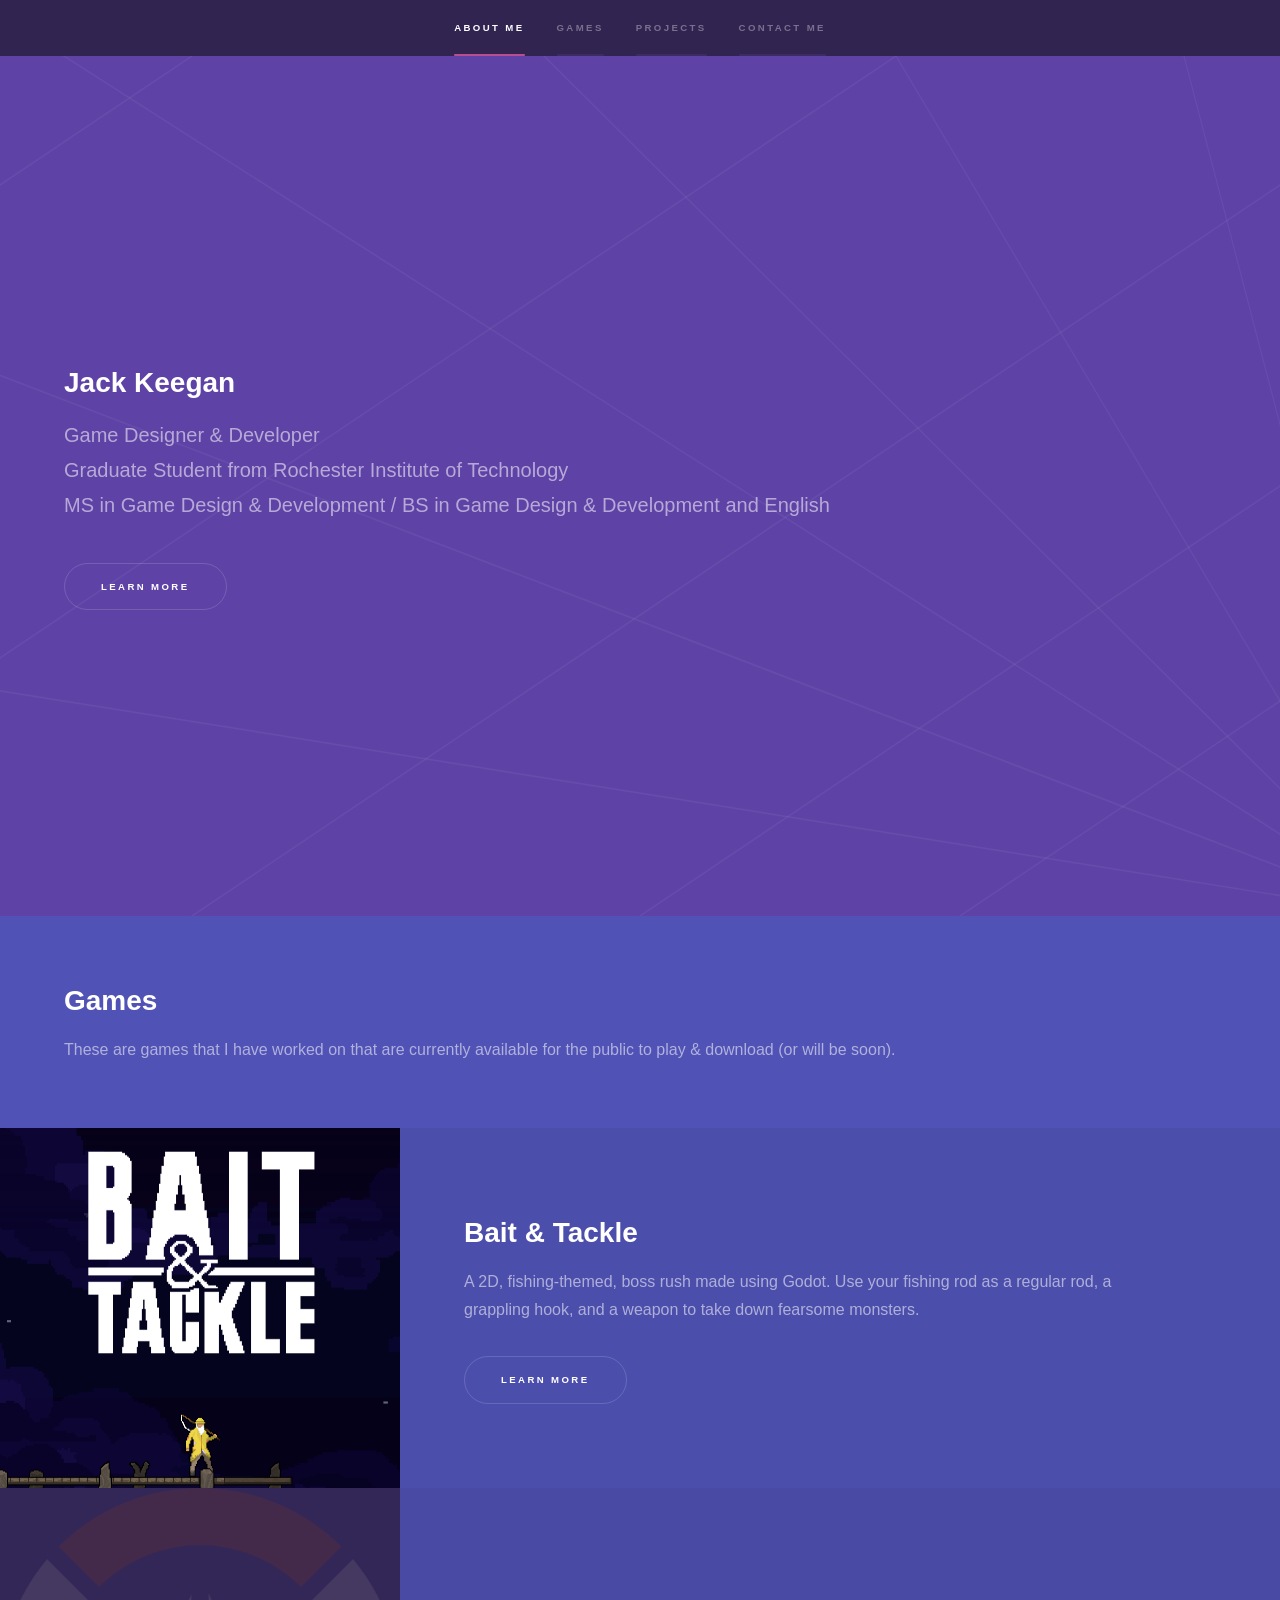
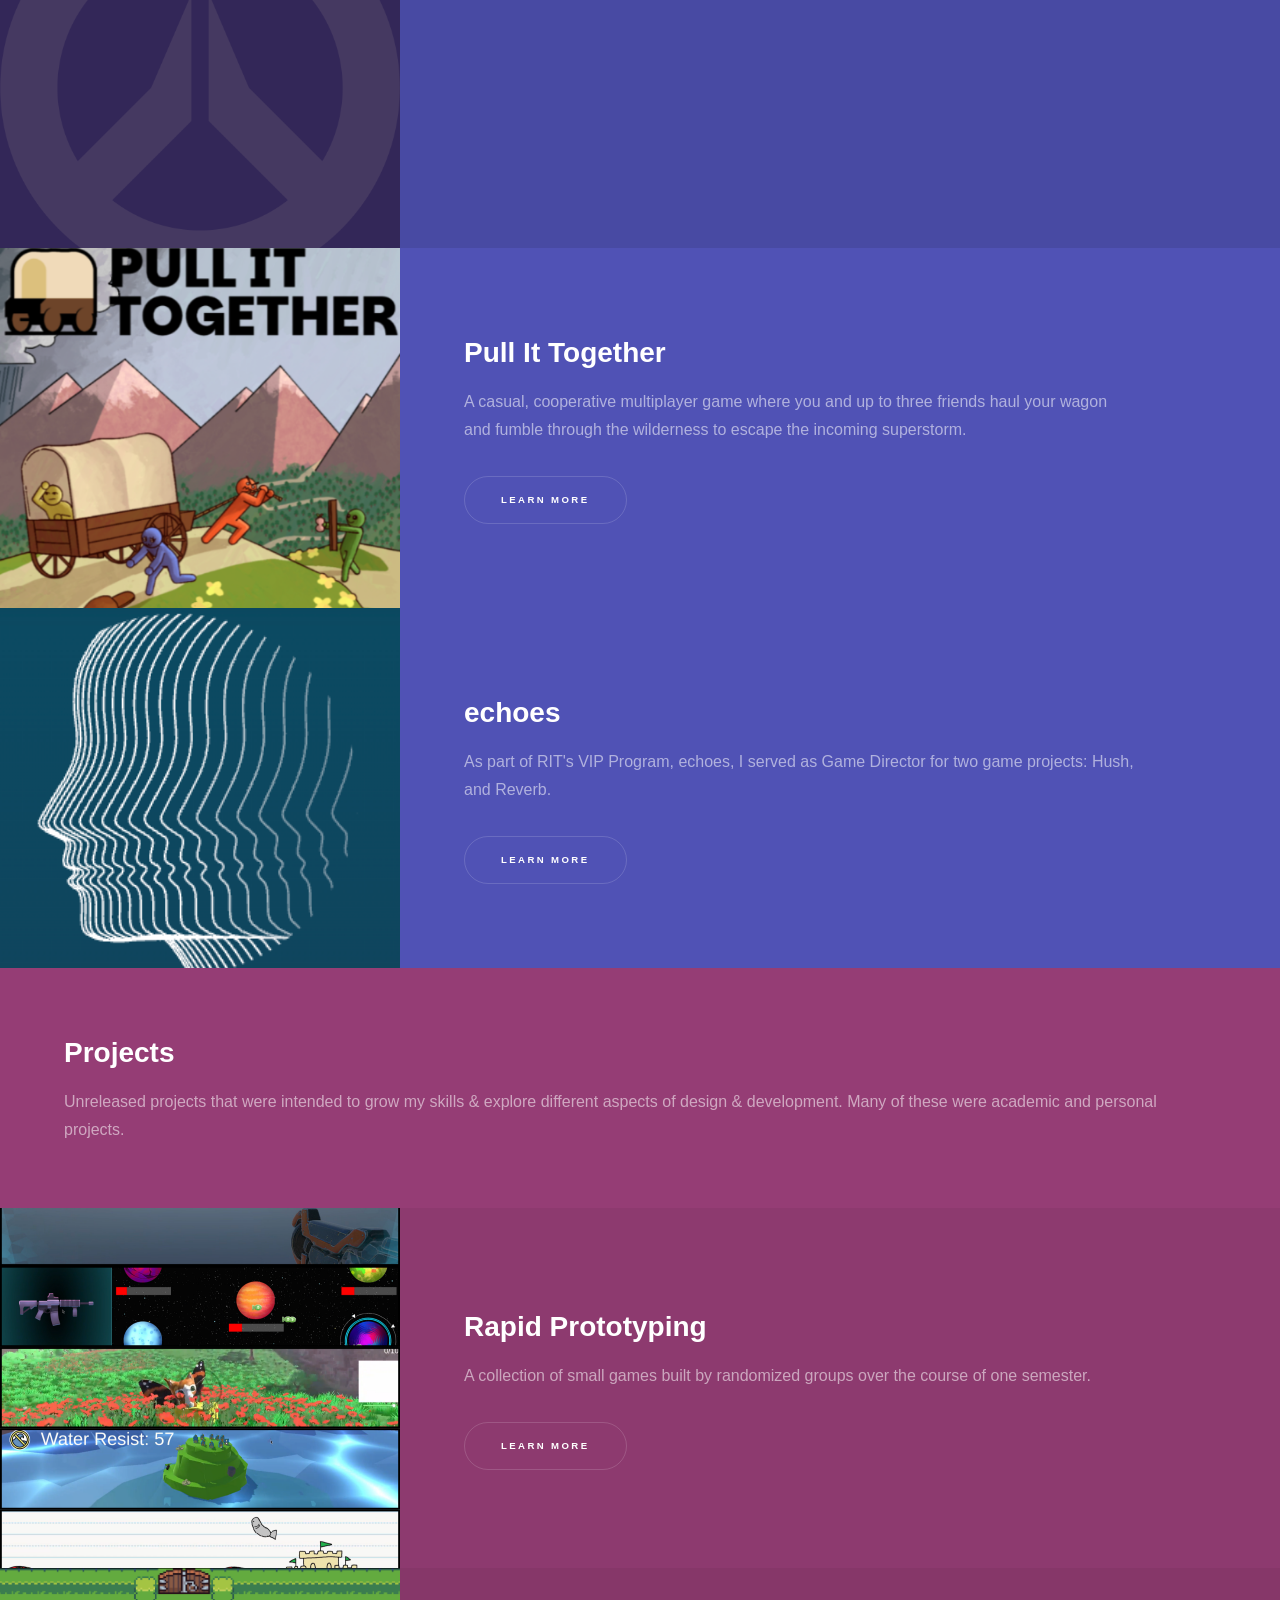
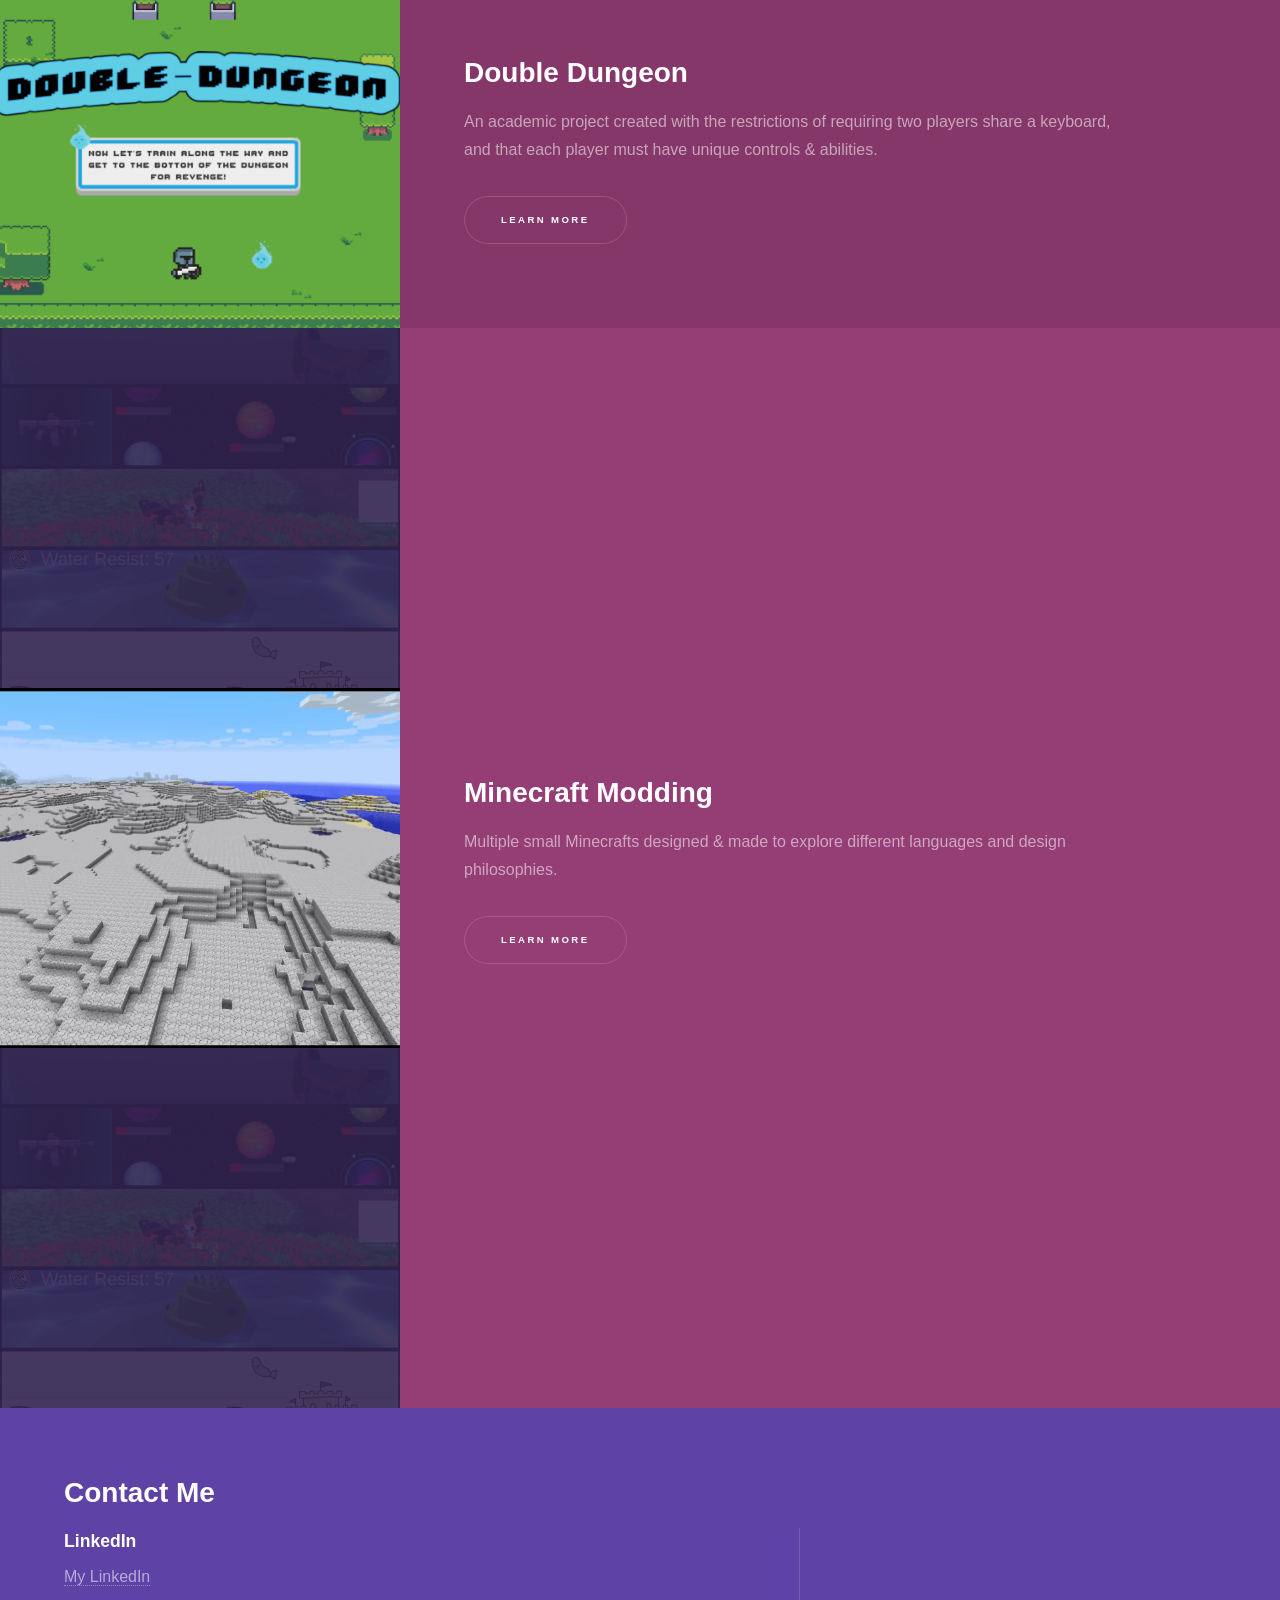
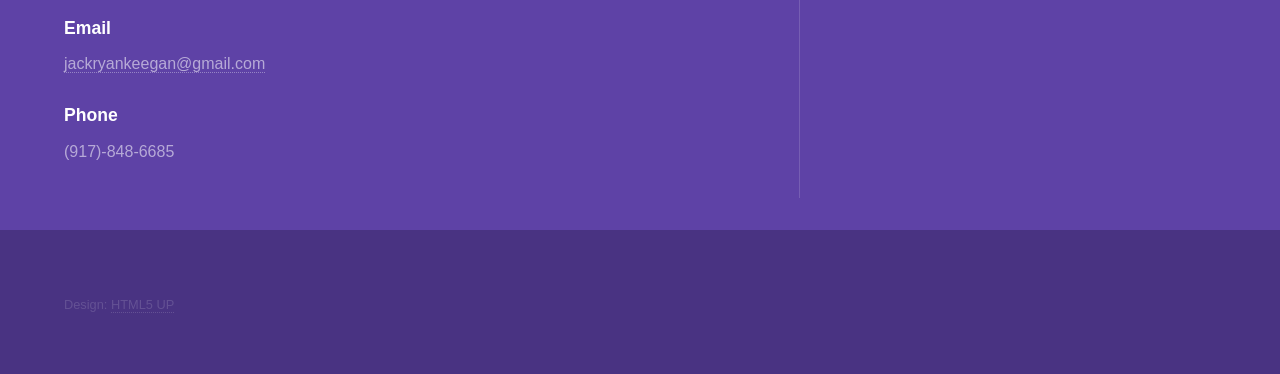
==== commit 679e2578: "minecraft modding page" ====
--- a/index.html
+++ b/index.html
@@ -95,7 +95,7 @@
 									<div class="inner">
 										<h2>echoes</h2>
 										<p>
-											As part of RIT's VIP Program, echoes, I served as Game Director for two of the game projects: Hush, and Reverb.
+											As part of RIT's VIP Program, echoes, I served as Game Director for two game projects: Hush, and Reverb.
 										</p>
 										<ul class="actions">
 											<li><a href="echoespage.html" class="button">Learn more</a></li>
@@ -117,7 +117,7 @@
 								<div class="content">
 									<div class="inner">
 										<h2>Rapid Prototyping</h2>
-										<p>A collection of small games built by randomized groups over the course of one semester..</p>
+										<p>A collection of small games built by randomized groups over the course of one semester.</p>
 										<ul class="actions">
 											<li><a href="rapidprototypingpage.html" class="button">Learn more</a></li>
 										</ul>
@@ -149,13 +149,13 @@
 								</div>
 							</section>
 							<section>
-								<a href="rapidprototypingpage.html" class="image"><img src="images/rapidprototypingpic.png" alt="" data-position="center center" /></a>
+								<a href="minecraftmoddingpage.html" class="image"><img src="images/modscreenshot.png" alt="" data-position="center center" /></a>
 								<div class="content">
 									<div class="inner">
 										<h2>Minecraft Modding</h2>
 										<p>Multiple small Minecrafts designed & made to explore different languages and design philosophies.</p>
 										<ul class="actions">
-											<li><a href="rapidprototypingpage.html" class="button">Learn more</a></li>
+											<li><a href="minecraftmoddingpage.html" class="button">Learn more</a></li>
 										</ul>
 									</div>
 								</div>
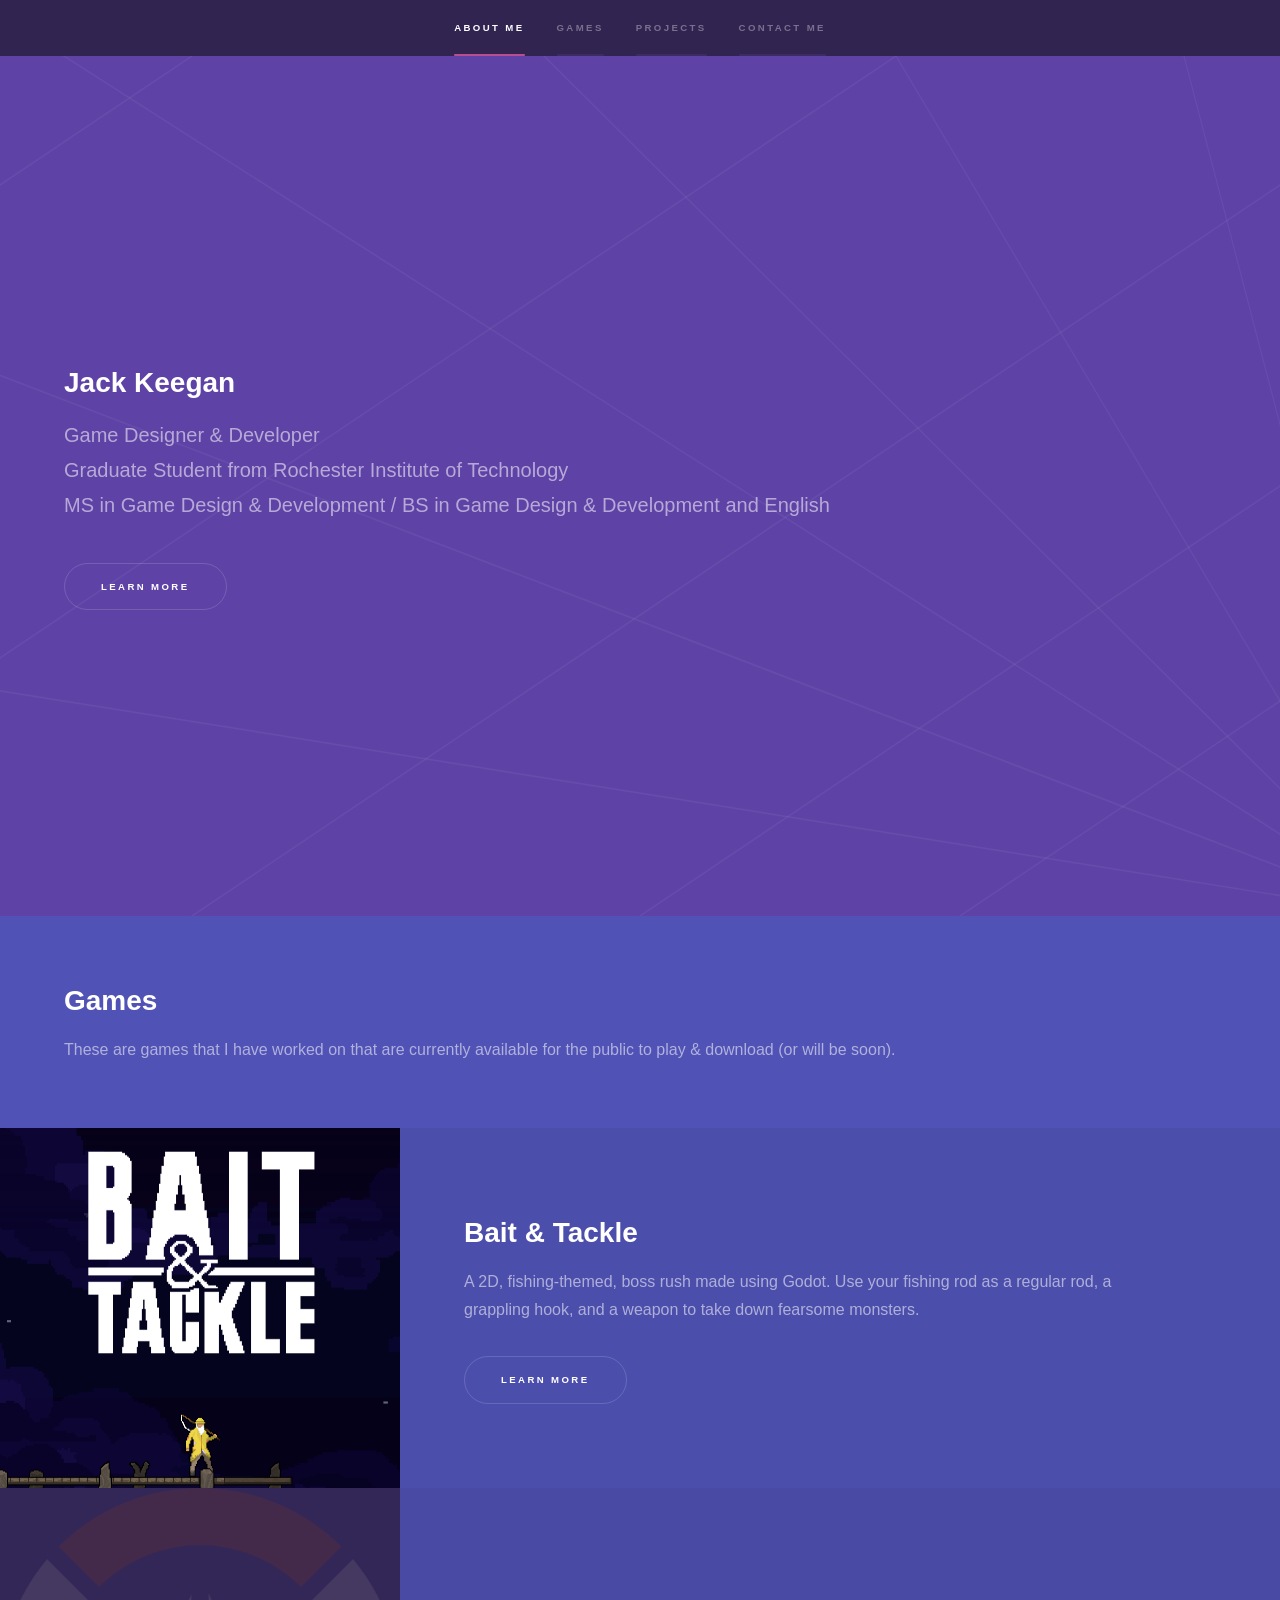
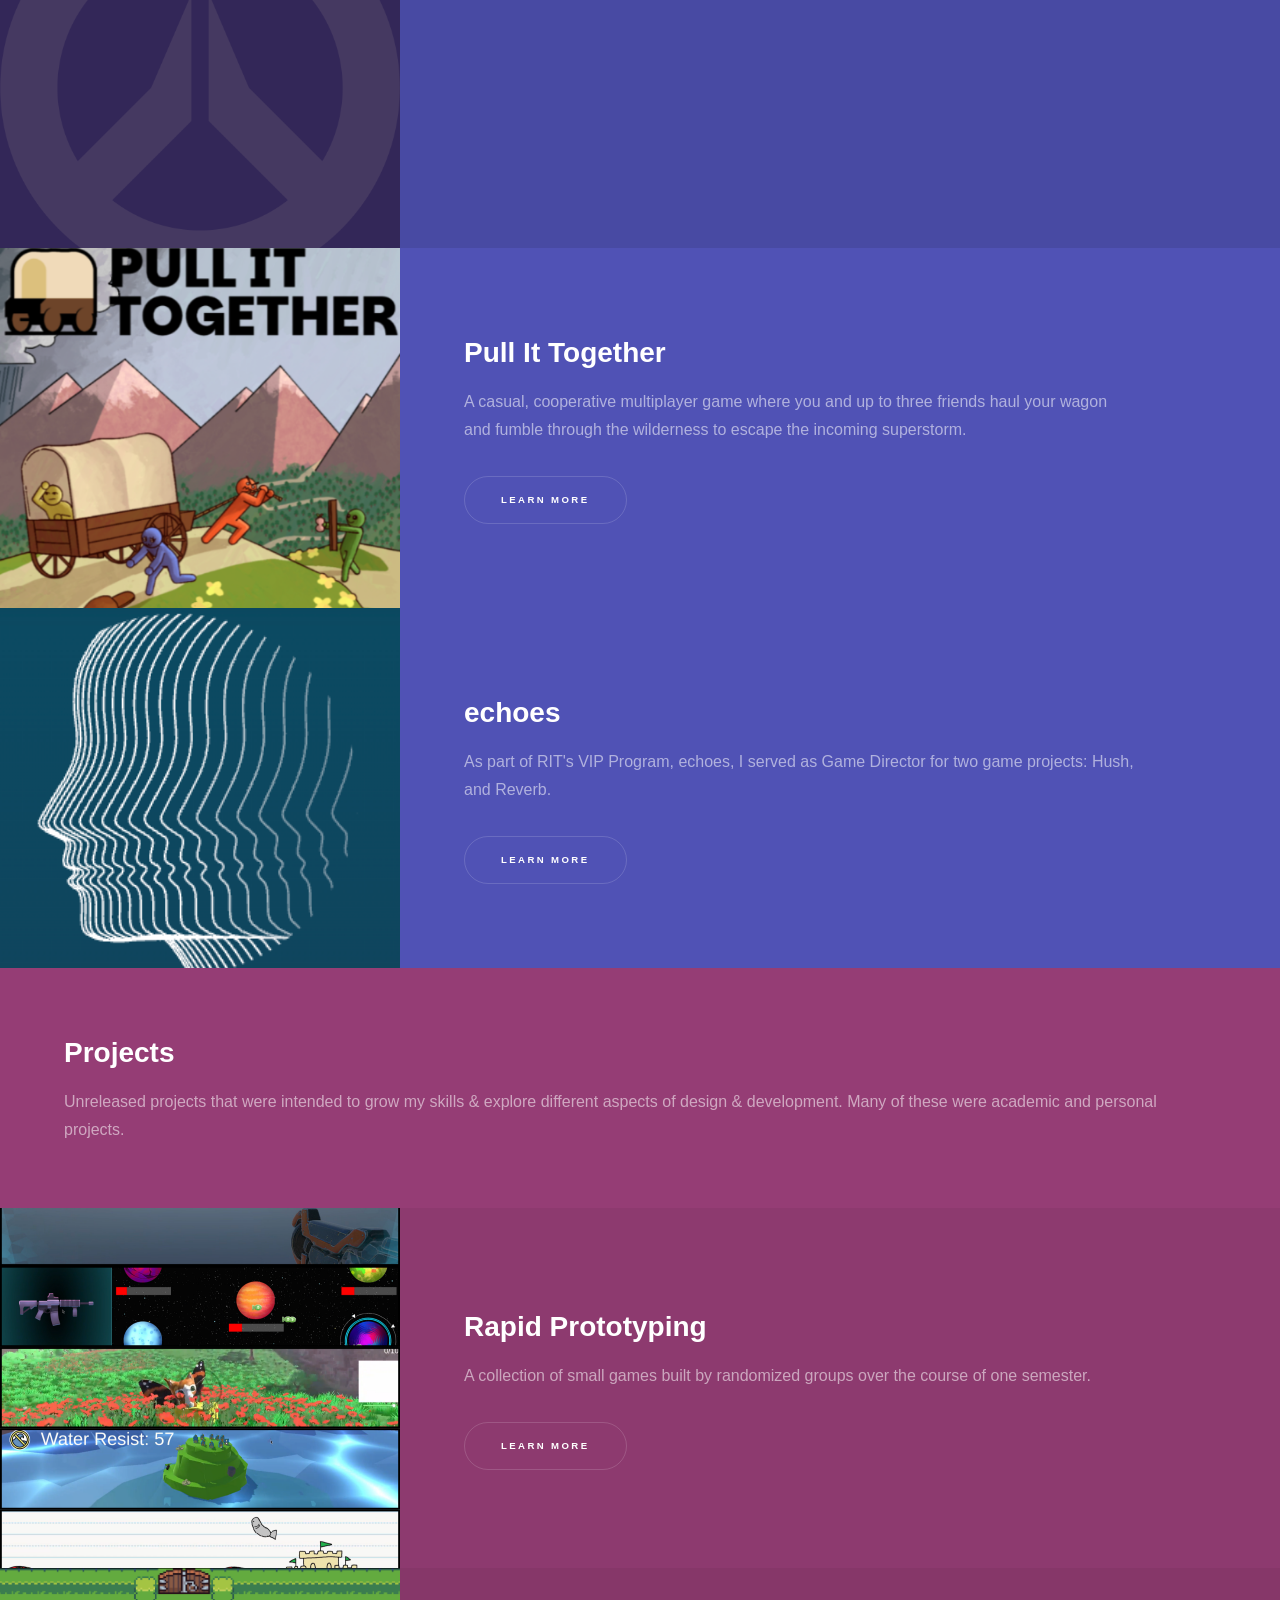
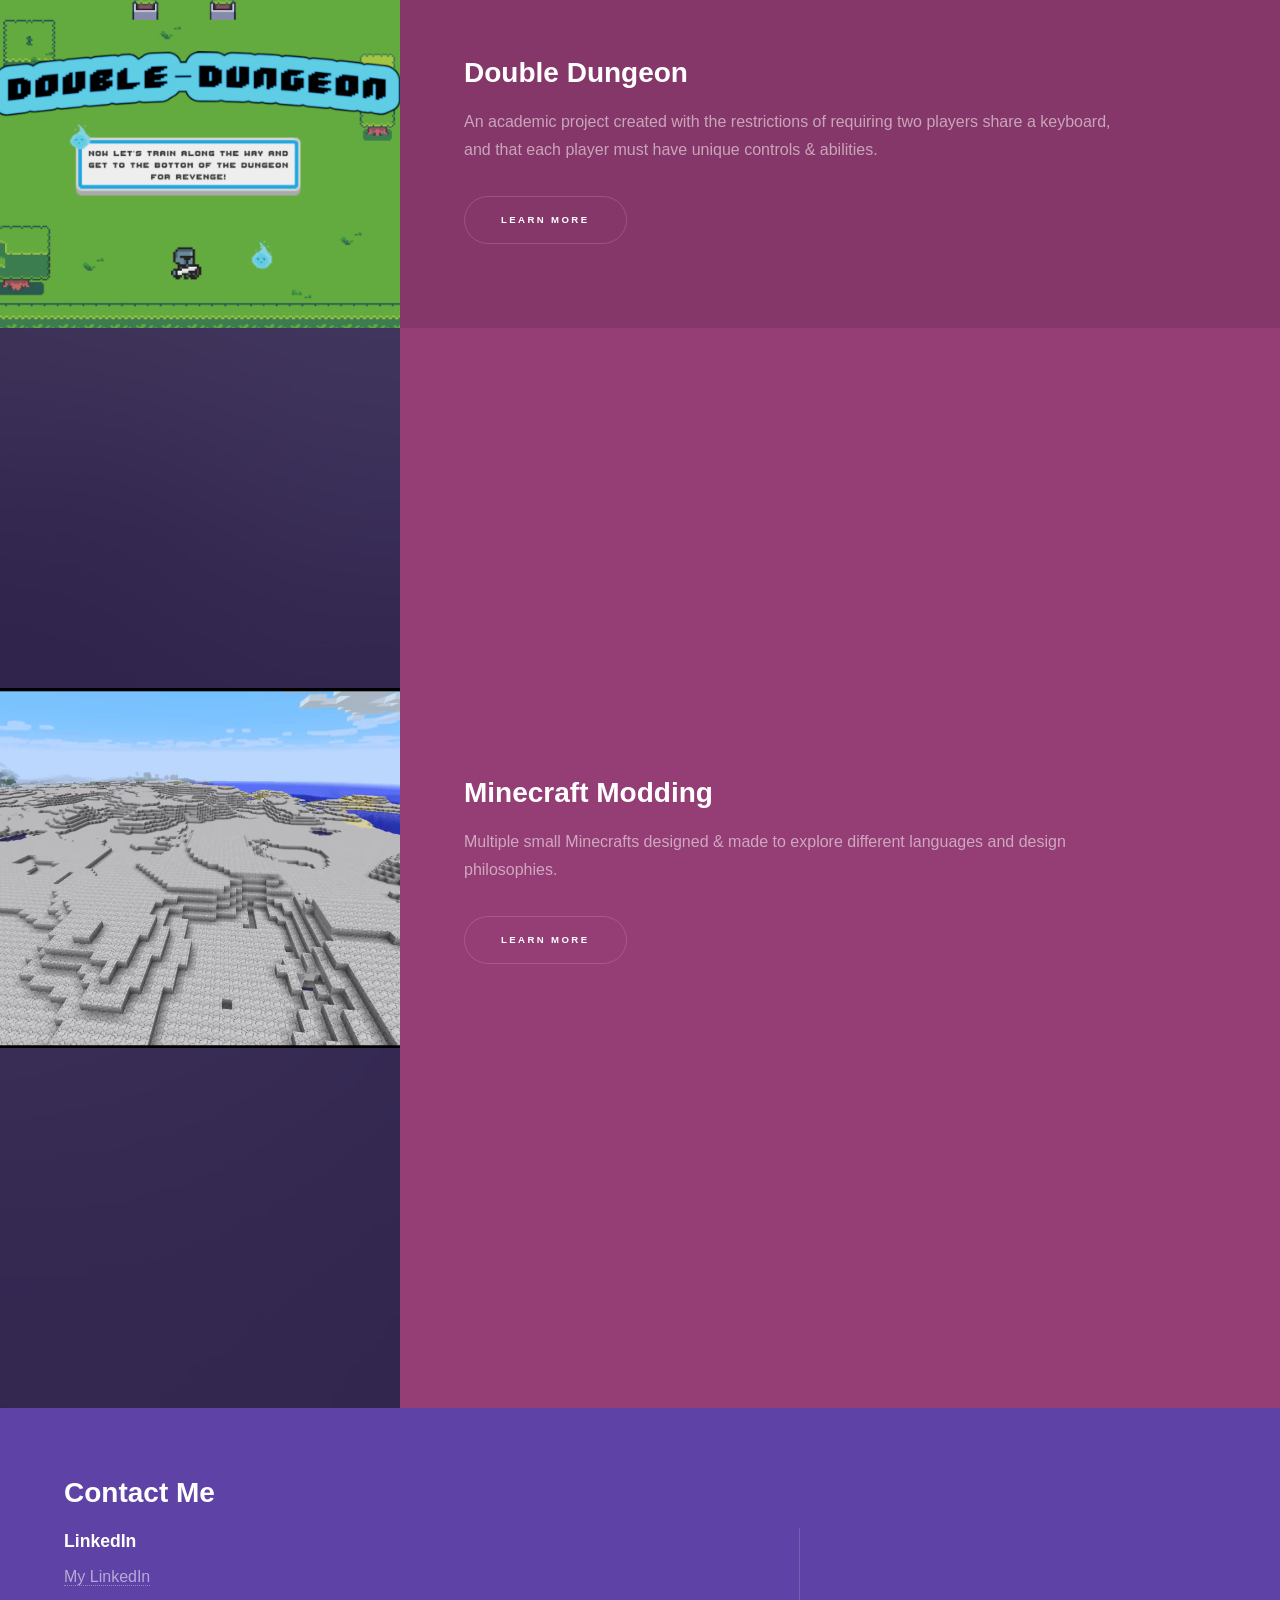
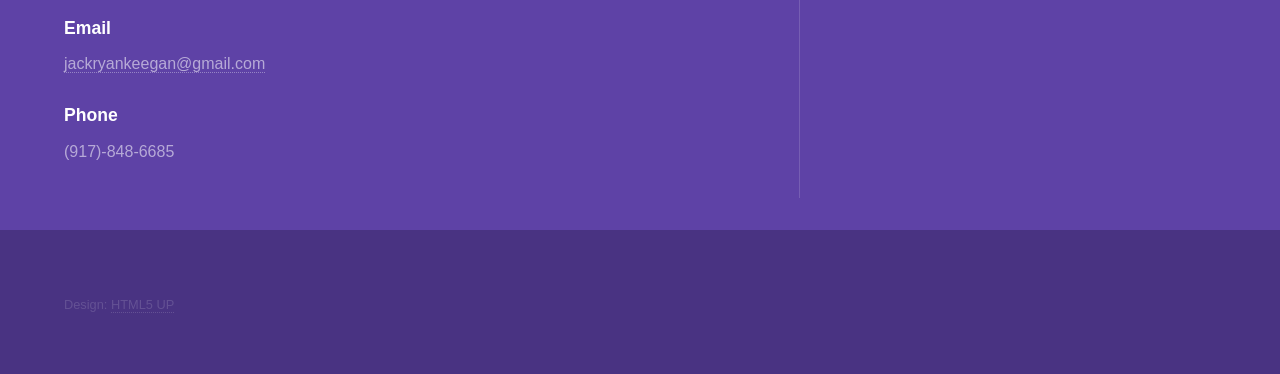
==== commit d4109eb2: "contact me updated" ====
--- a/index.html
+++ b/index.html
@@ -137,7 +137,7 @@
 								</div>
 							</section>
 							<section>
-								<a href="rapidprototypingpage.html" class="image"><img src="images/rapidprototypingpic.png" alt="" data-position="center center" /></a>
+								<a href="rapidprototypingpage.html" class="image"><img src="images/pic03.jpg" alt="" data-position="center center" /></a>
 								<div class="content">
 									<div class="inner">
 										<h2>Analog Games</h2>
@@ -161,7 +161,7 @@
 								</div>
 							</section>
 							<section>
-								<a href="rapidprototypingpage.html" class="image"><img src="images/rapidprototypingpic.png" alt="" data-position="center center" /></a>
+								<a href="rapidprototypingpage.html" class="image"><img src="images/pic05.jpg" alt="" data-position="center center" /></a>
 								<div class="content">
 									<div class="inner">
 										<h2>D.B. Gooper</h2>
@@ -185,11 +185,11 @@
 									<ul class="contact">
 										<li>
 											<h3>LinkedIn</h3>
-											<a href="#">My LinkedIn</a>
+											<a href="https://www.linkedin.com/in/jack-keegan-29707321b/">My LinkedIn</a>
 										</li>
 										<li>
 											<h3>Email</h3>
-											<a href="#">jackryankeegan@gmail.com</a>
+											<a href="https://mail.google.com/mail/u/0/#inbox">jackryankeegan@gmail.com</a>
 										</li>
 										<li>
 											<h3>Phone</h3>
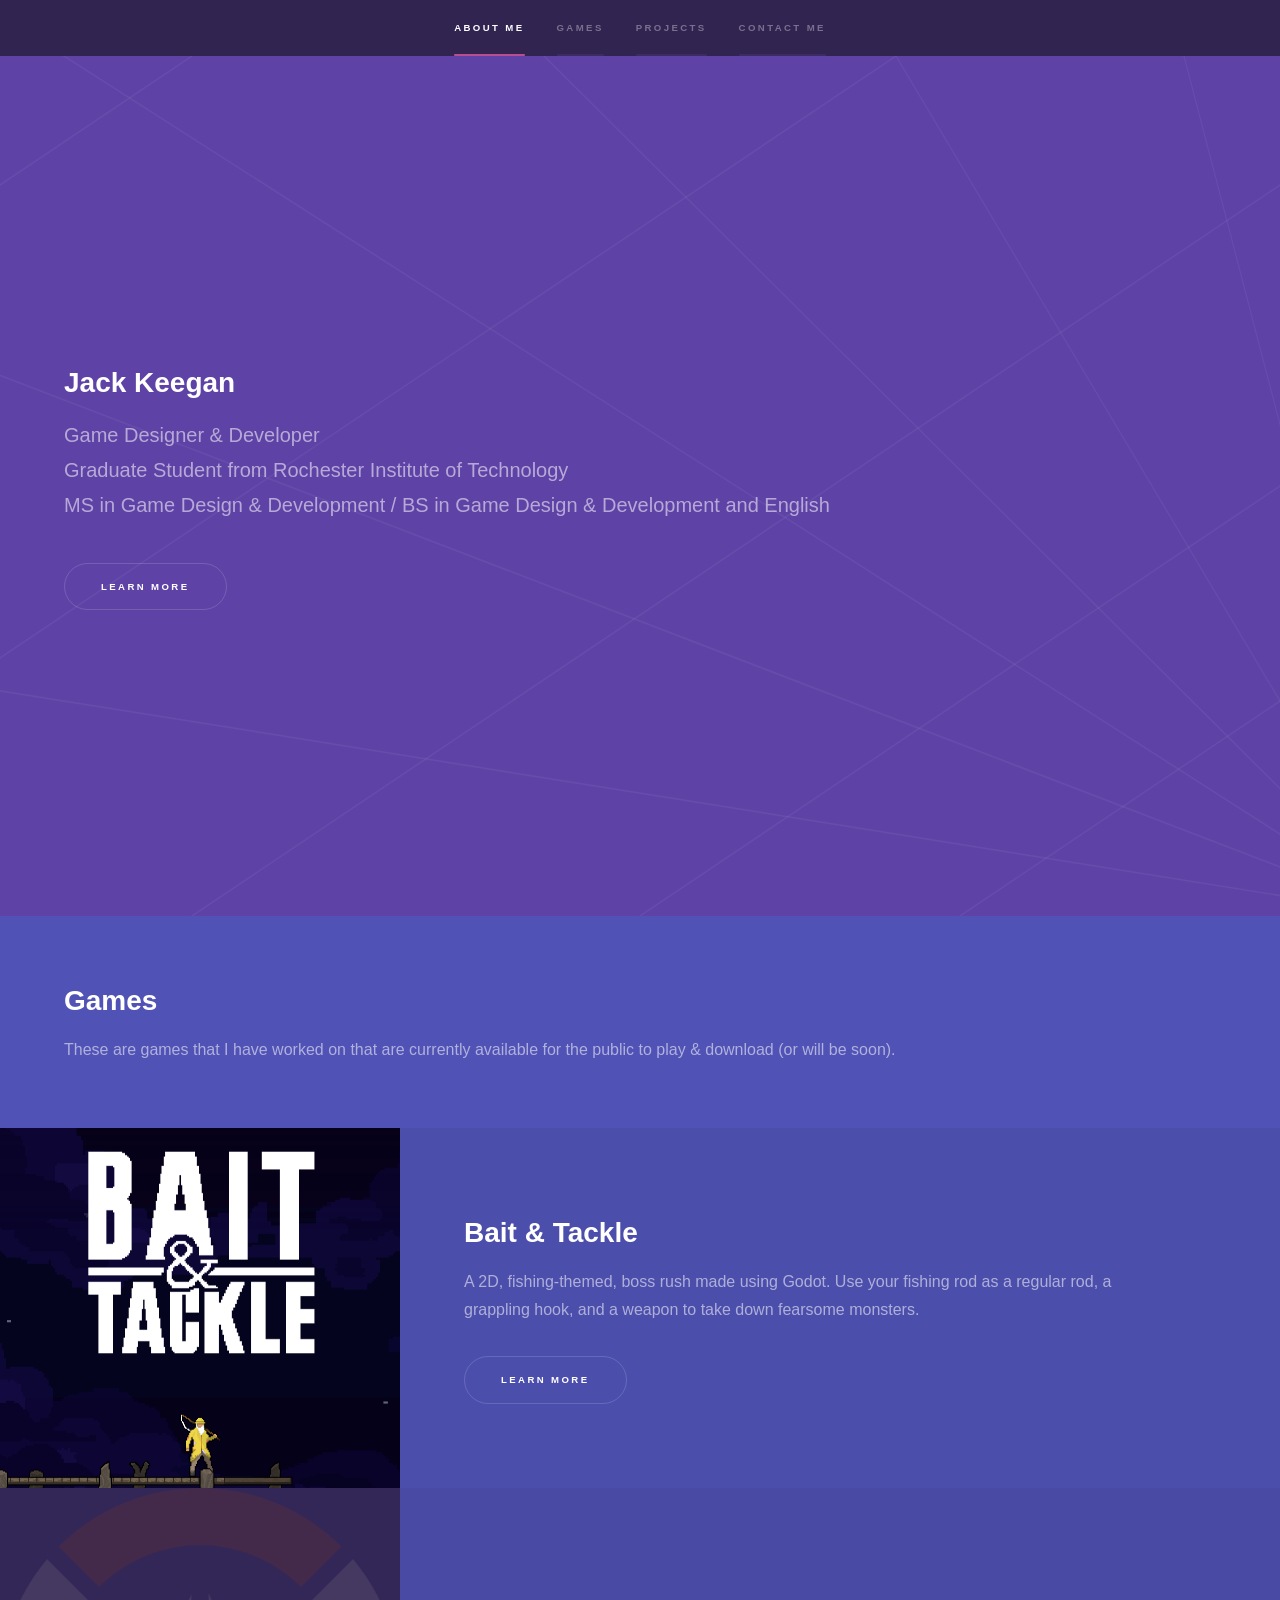
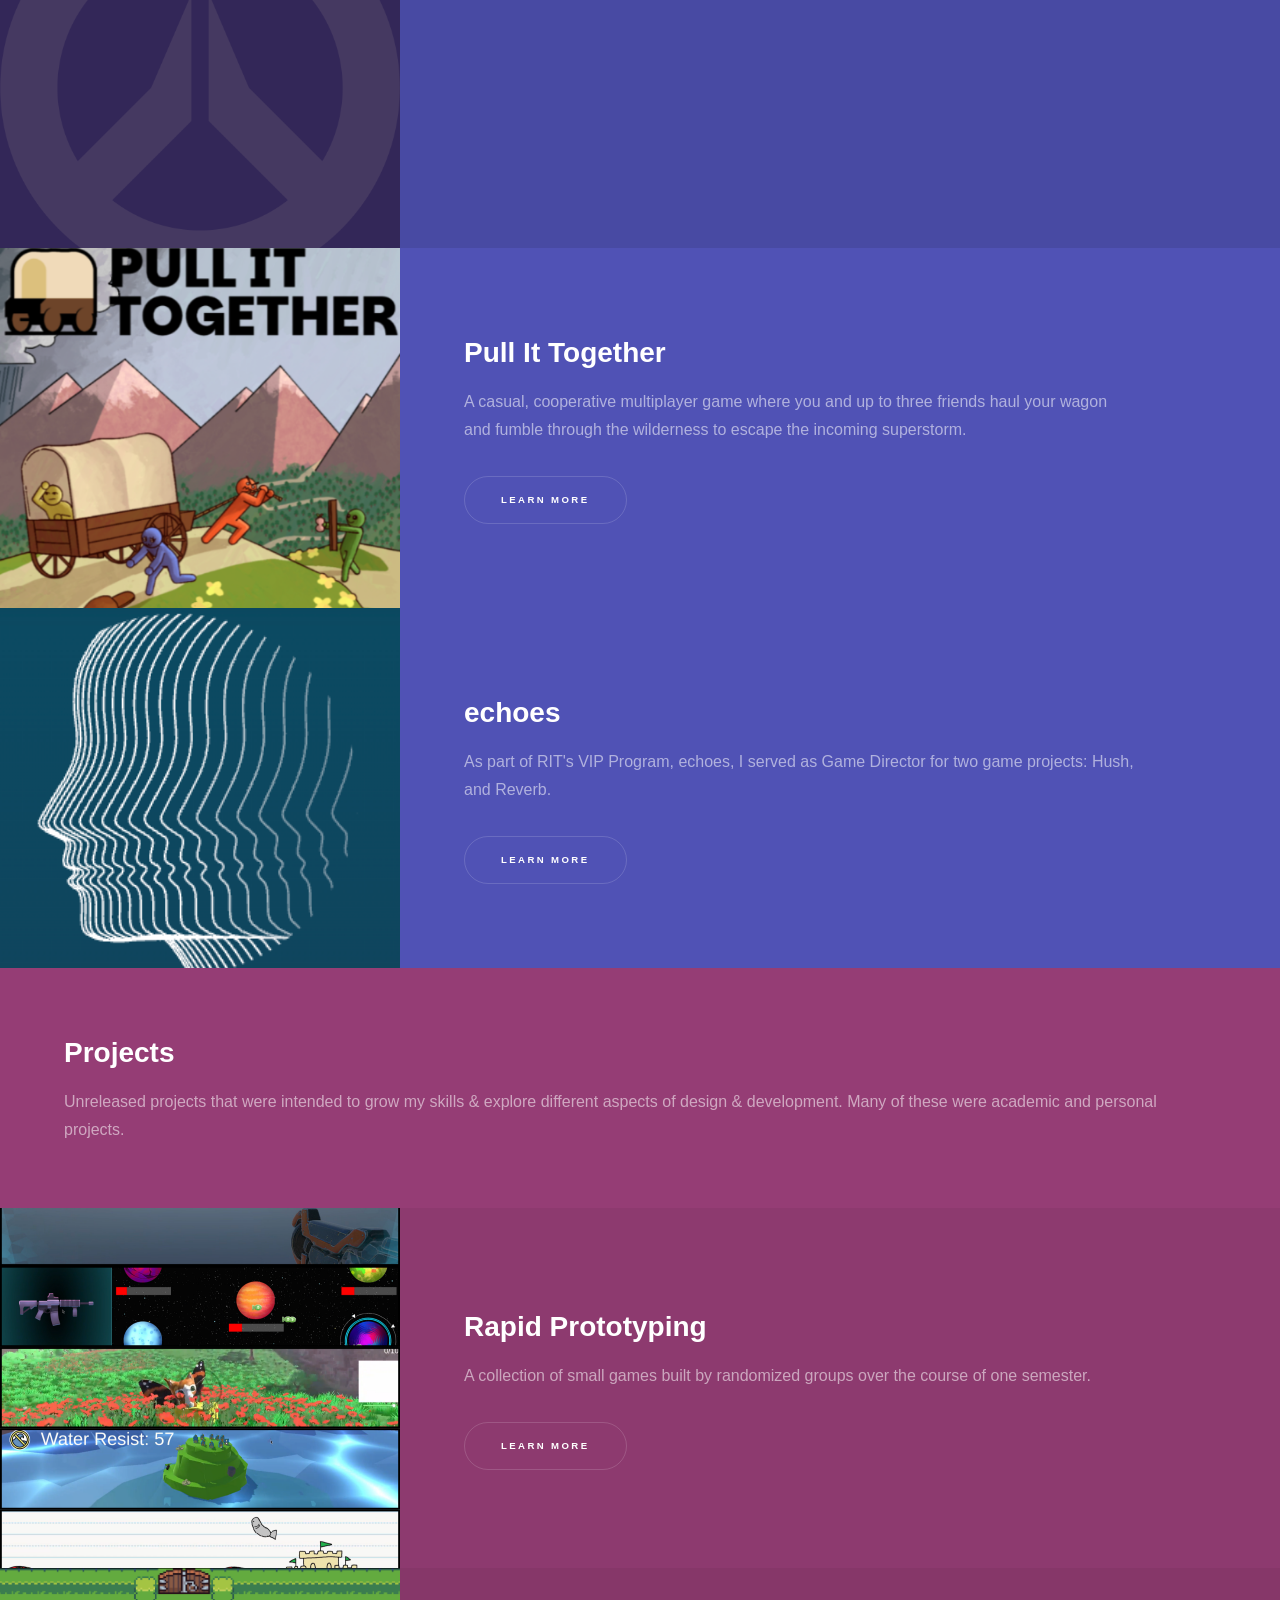
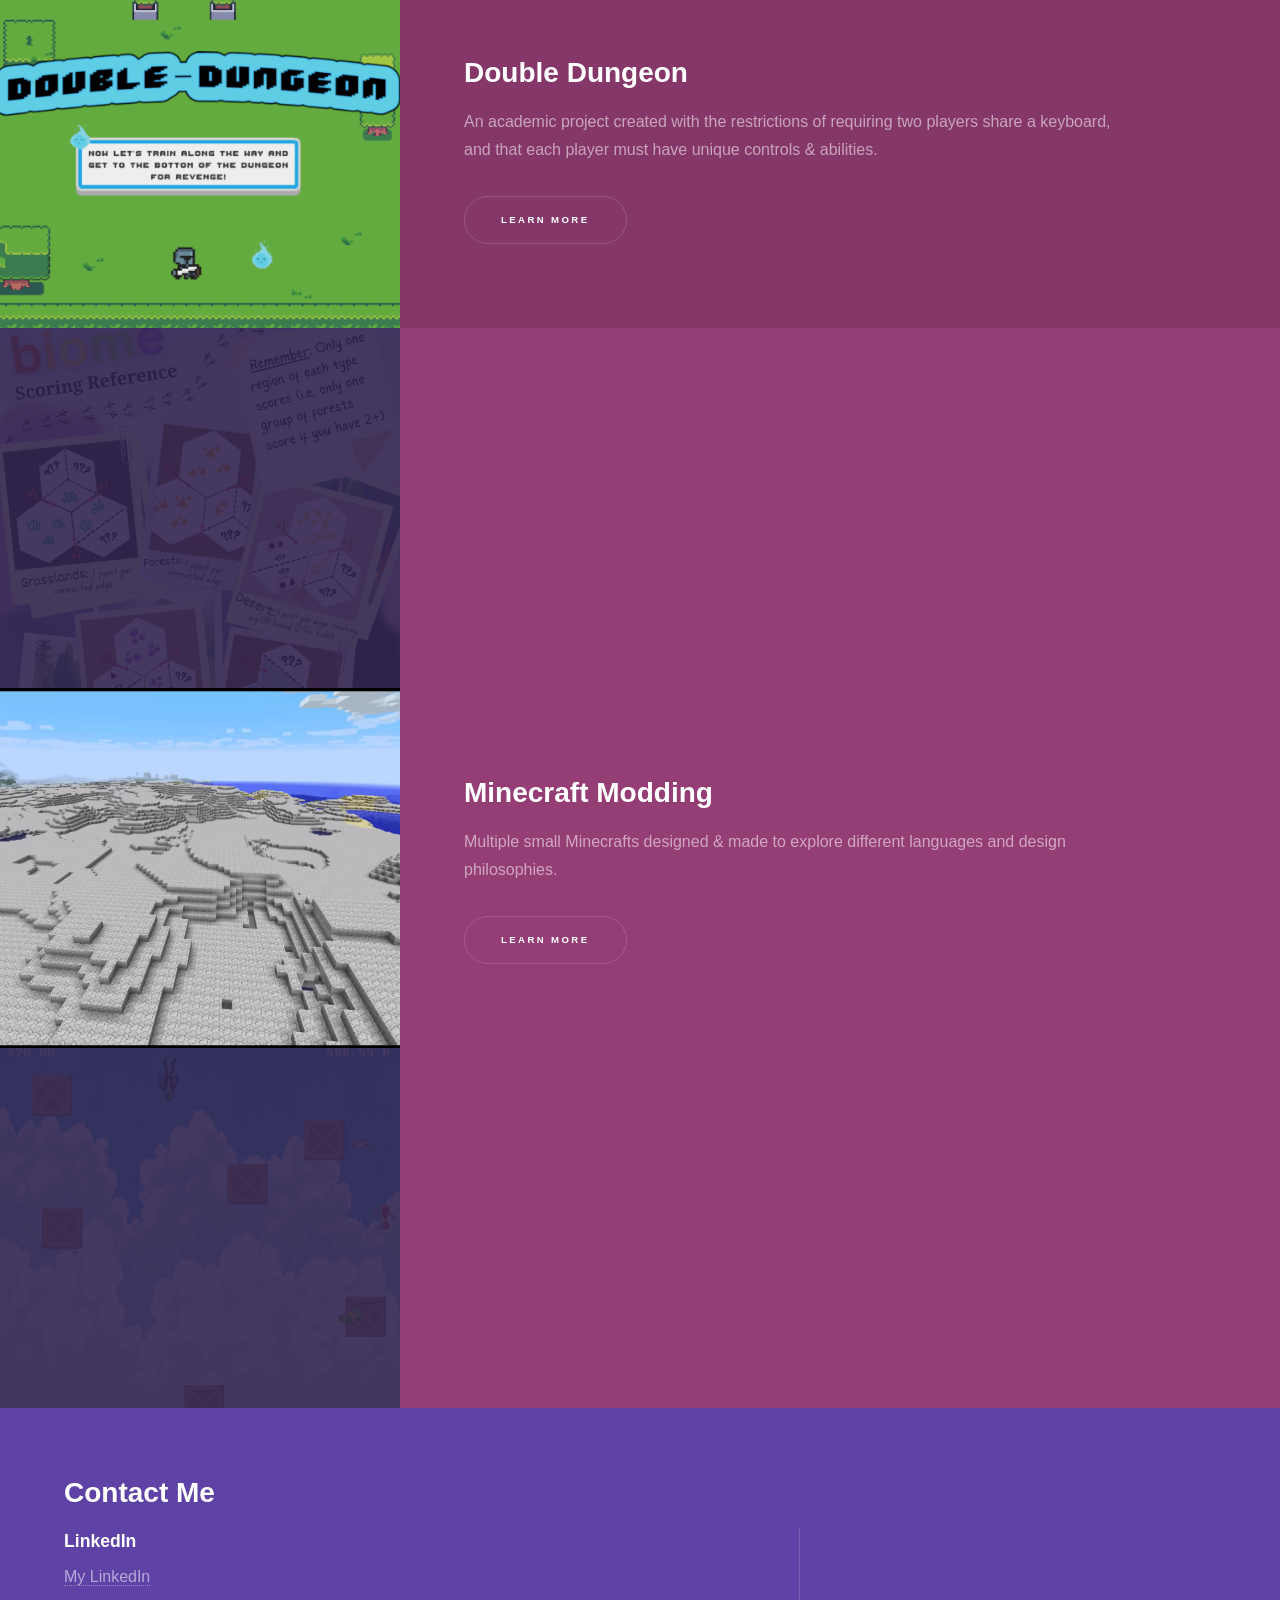
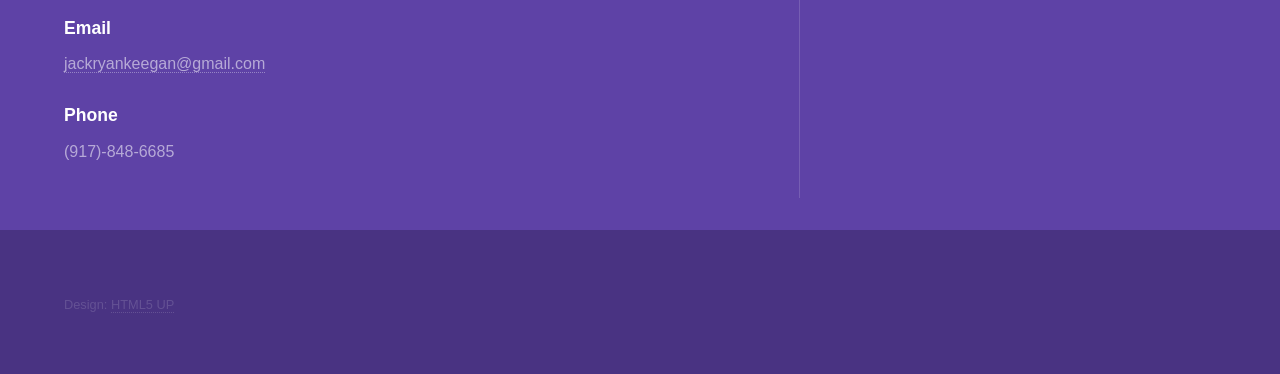
==== commit cd260670: "project finishing" ====
--- a/index.html
+++ b/index.html
@@ -137,13 +137,13 @@
 								</div>
 							</section>
 							<section>
-								<a href="rapidprototypingpage.html" class="image"><img src="images/pic03.jpg" alt="" data-position="center center" /></a>
+								<a href="analoggamespage.html" class="image"><img src="images/biomemain.png" alt="" data-position="center center" /></a>
 								<div class="content">
 									<div class="inner">
 										<h2>Analog Games</h2>
 										<p>A collection of three analog games, each of which I served as a gameplay designer on: Biome, Commander(s), and Fat Bass</p>
 										<ul class="actions">
-											<li><a href="rapidprototypingpage.html" class="button">Learn more</a></li>
+											<li><a href="analoggamespage.html" class="button">Learn more</a></li>
 										</ul>
 									</div>
 								</div>
@@ -161,13 +161,13 @@
 								</div>
 							</section>
 							<section>
-								<a href="rapidprototypingpage.html" class="image"><img src="images/pic05.jpg" alt="" data-position="center center" /></a>
+								<a href="dbgooperpage.html" class="image"><img src="images/DBGooperFall.png" alt="" data-position="center center" /></a>
 								<div class="content">
 									<div class="inner">
 										<h2>D.B. Gooper</h2>
 										<p>Built as an early academic project, play as D.B. Gooper in this infinite faller as you collect money and dodge falling obstacles.</p>
 										<ul class="actions">
-											<li><a href="rapidprototypingpage.html" class="button">Learn more</a></li>
+											<li><a href="dbgooperpage.html" class="button">Learn more</a></li>
 										</ul>
 									</div>
 								</div>
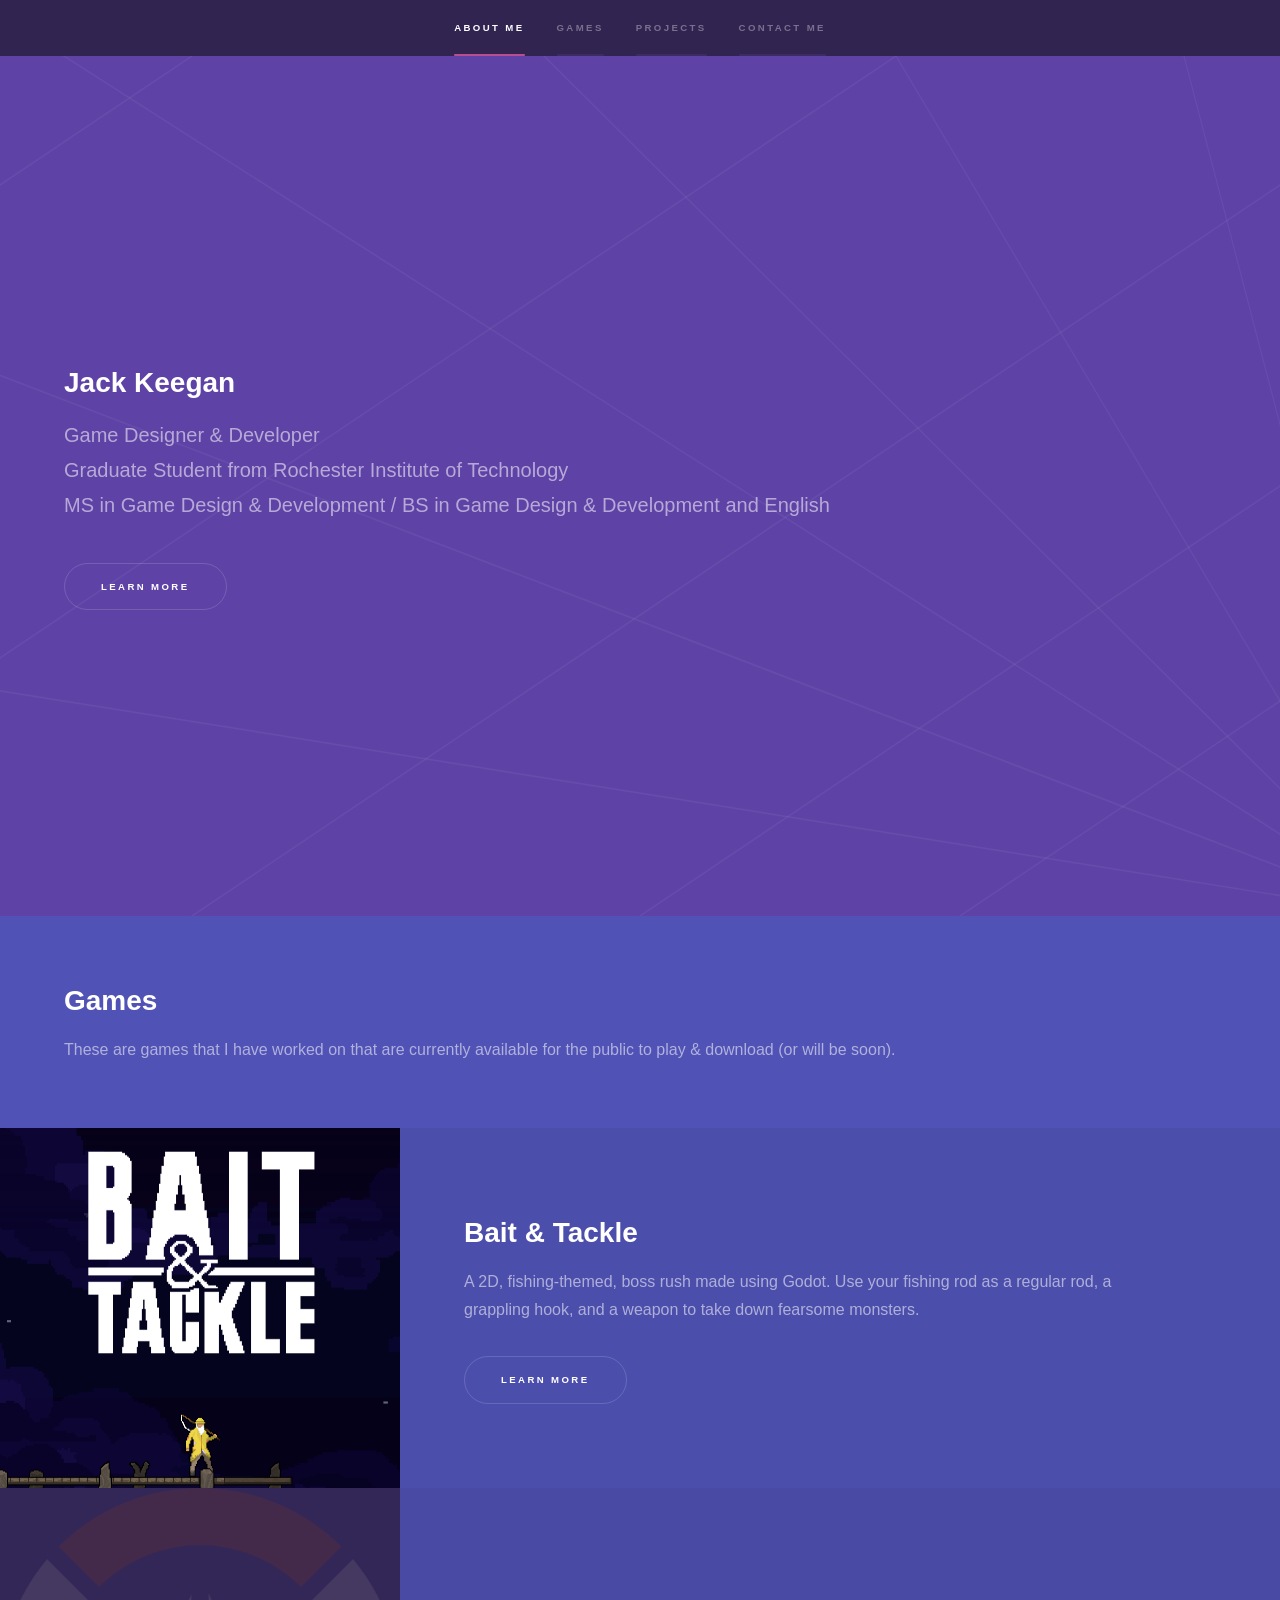
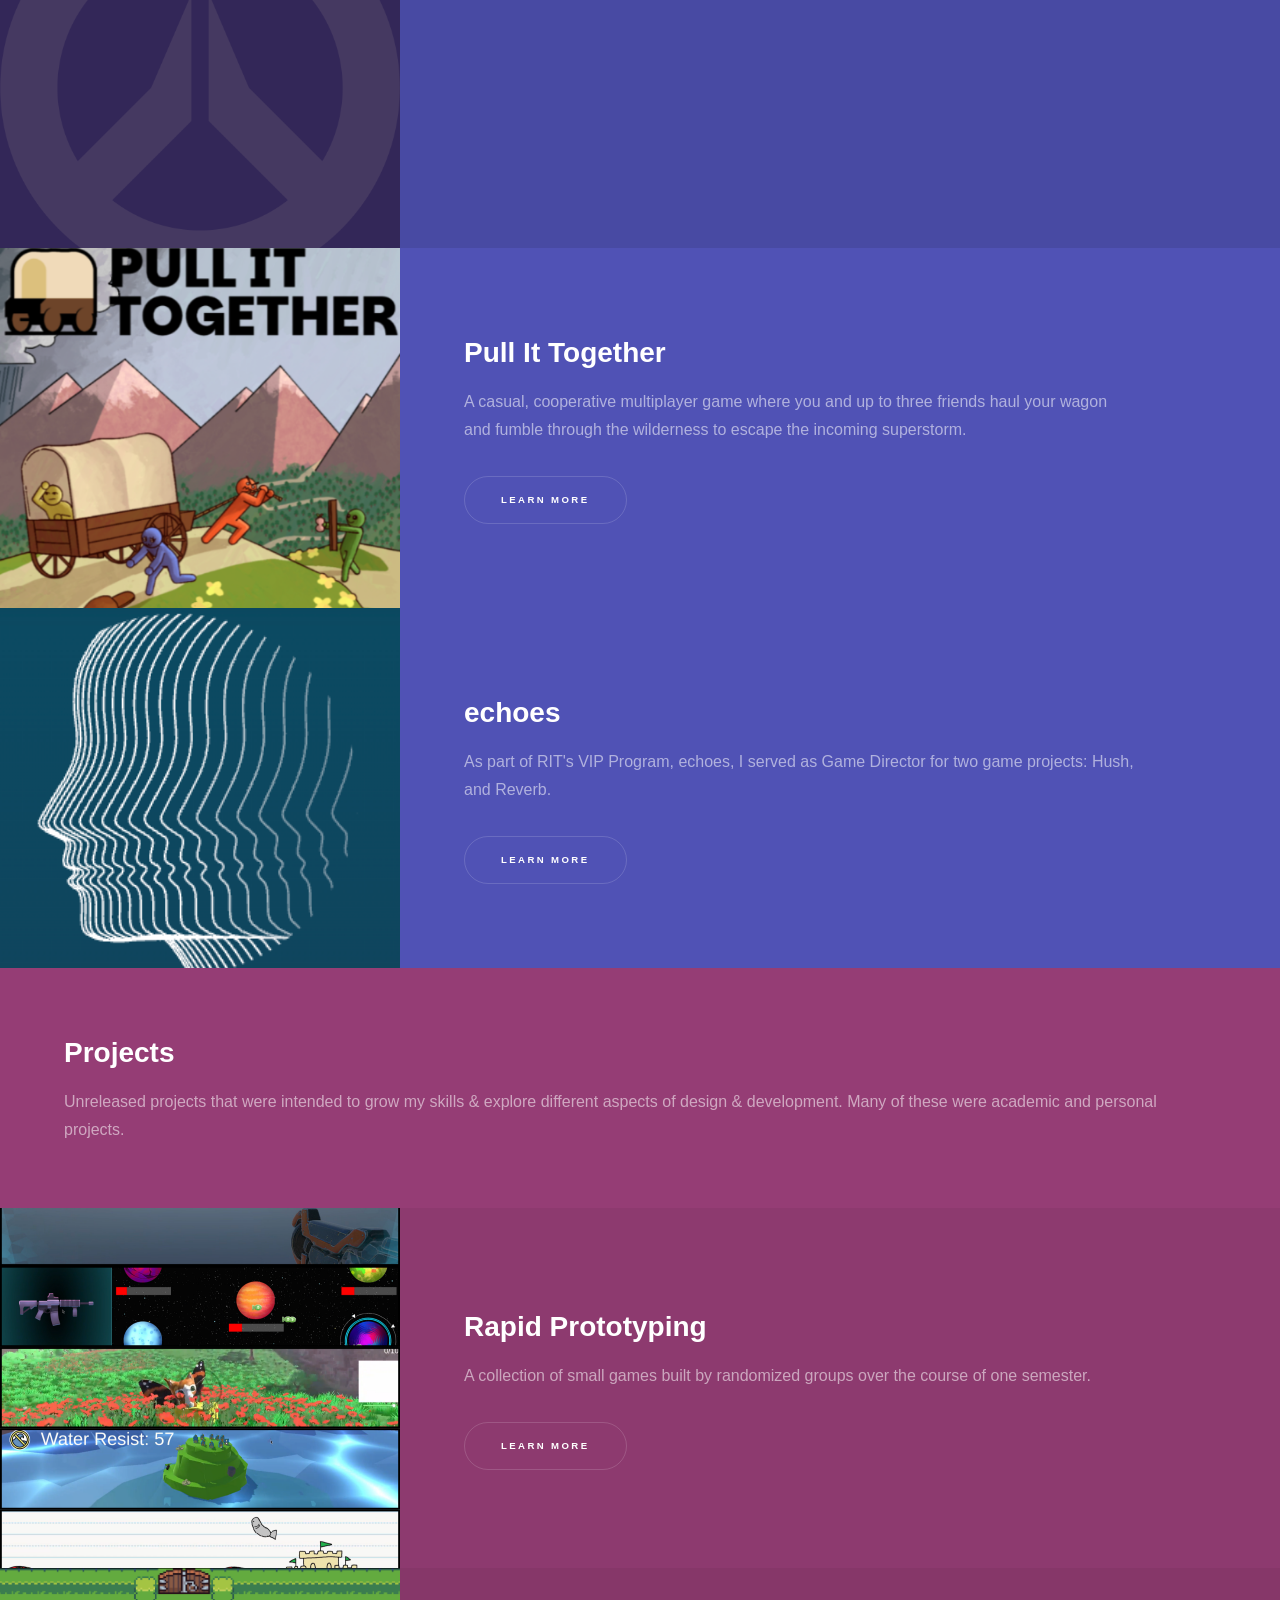
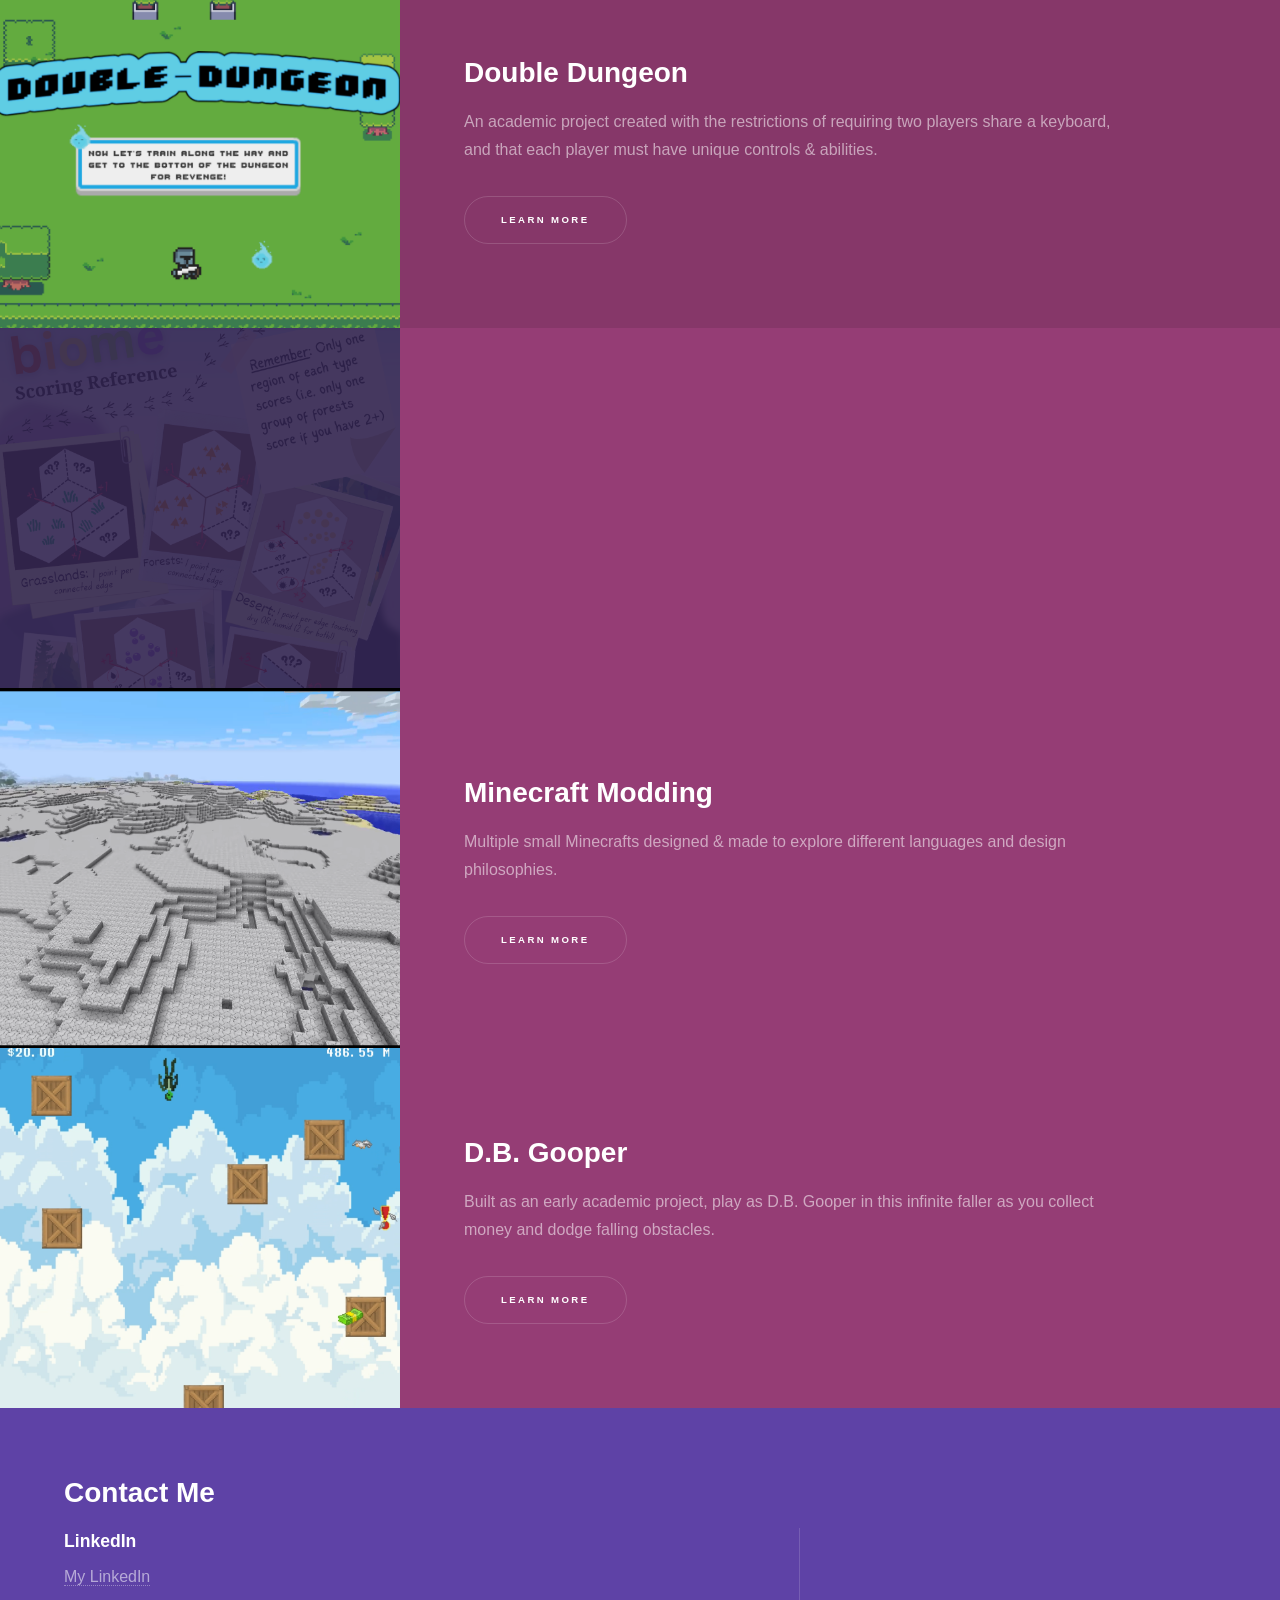
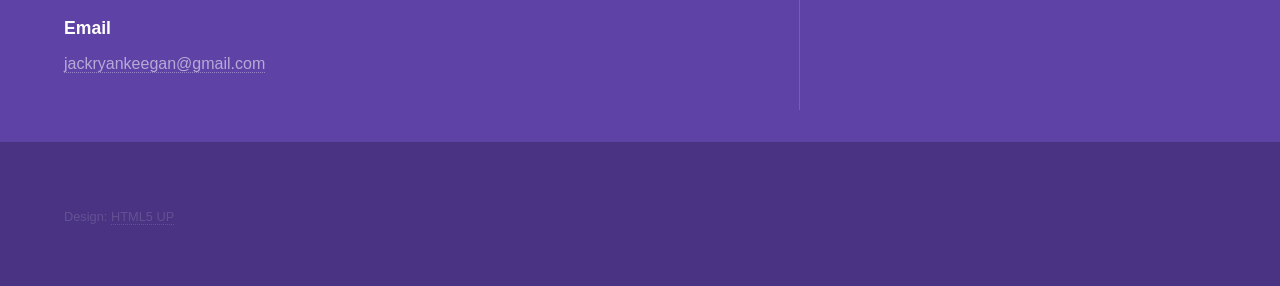
==== commit 07431f12: "remove phone fix email" ====
--- a/index.html
+++ b/index.html
@@ -189,13 +189,8 @@
 										</li>
 										<li>
 											<h3>Email</h3>
-											<a href="https://mail.google.com/mail/u/0/#inbox">jackryankeegan@gmail.com</a>
-										</li>
-										<li>
-											<h3>Phone</h3>
-											<span>(917)-848-6685</span>
-										</li>
-										
+											<a href="mailto:jackryankeegan@gmail.com">jackryankeegan@gmail.com</a>
+										</li>										
 									</ul>
 								</section>
 							</div>
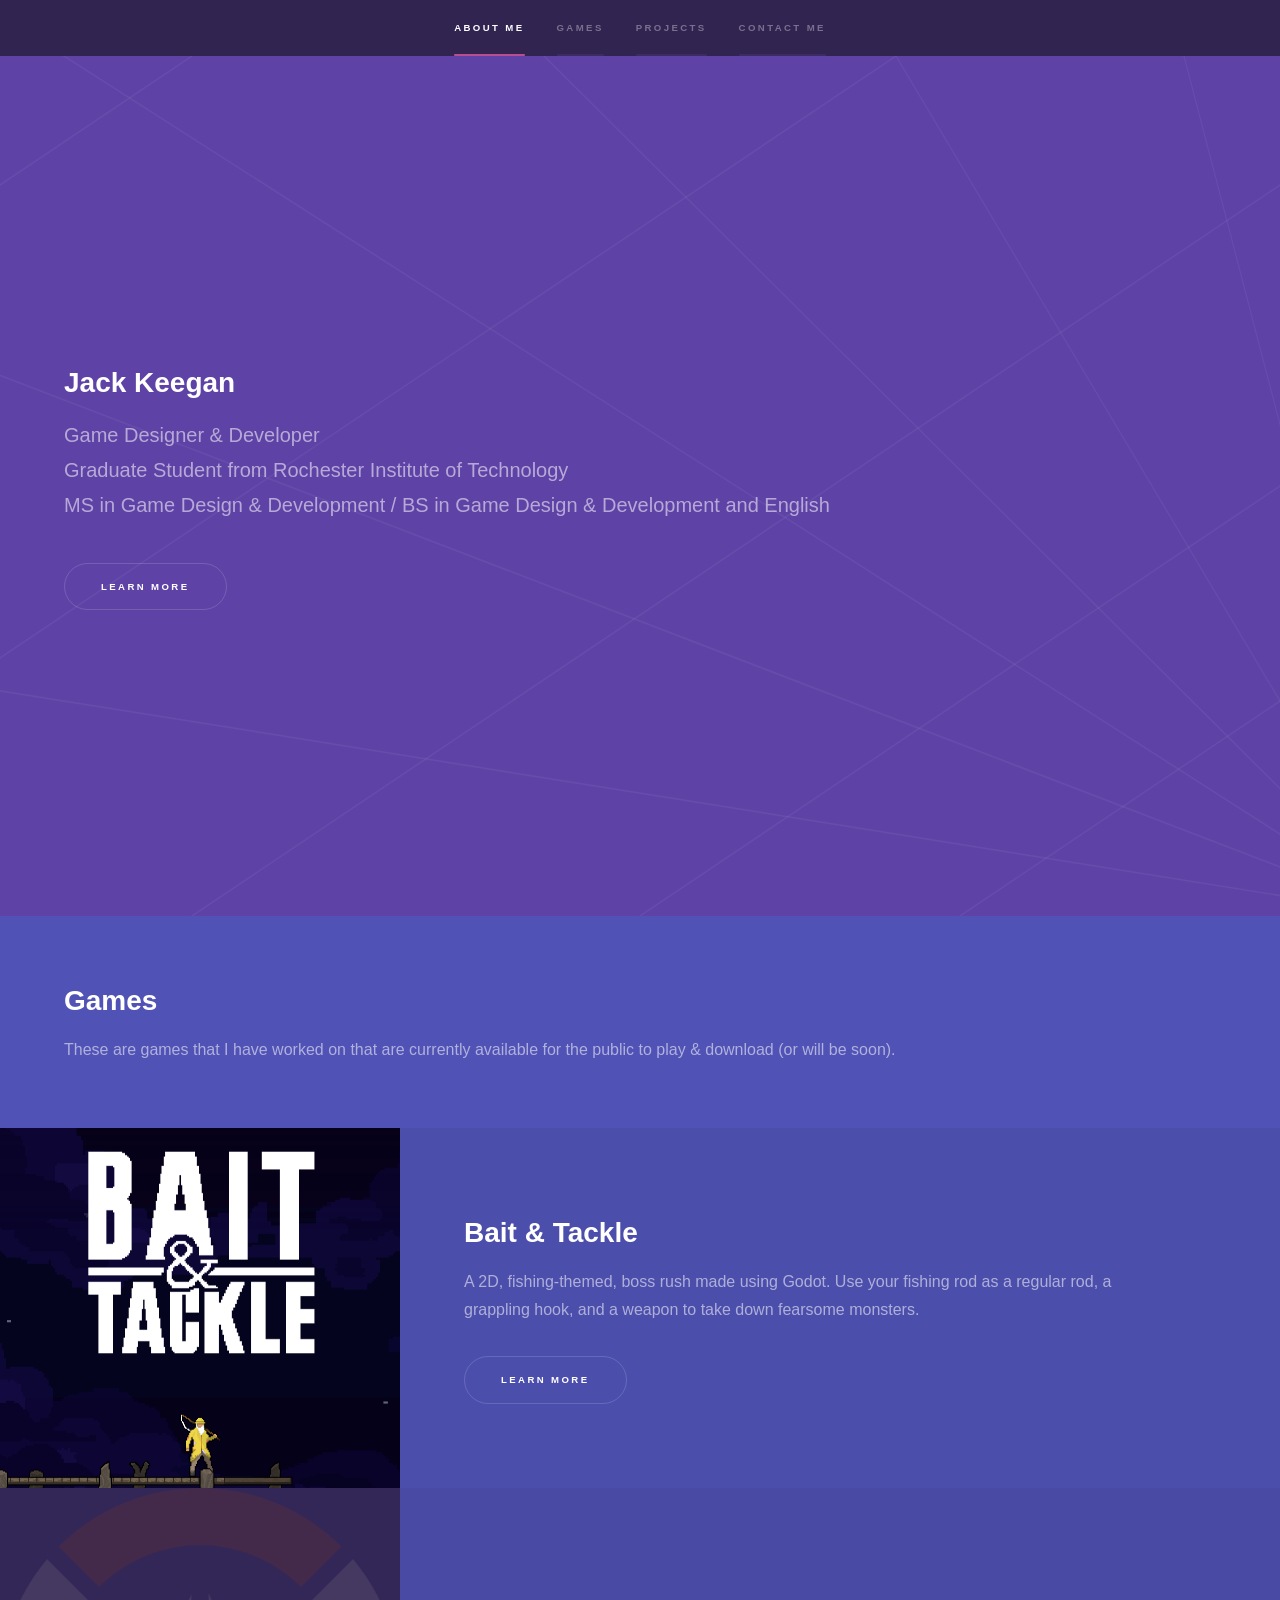
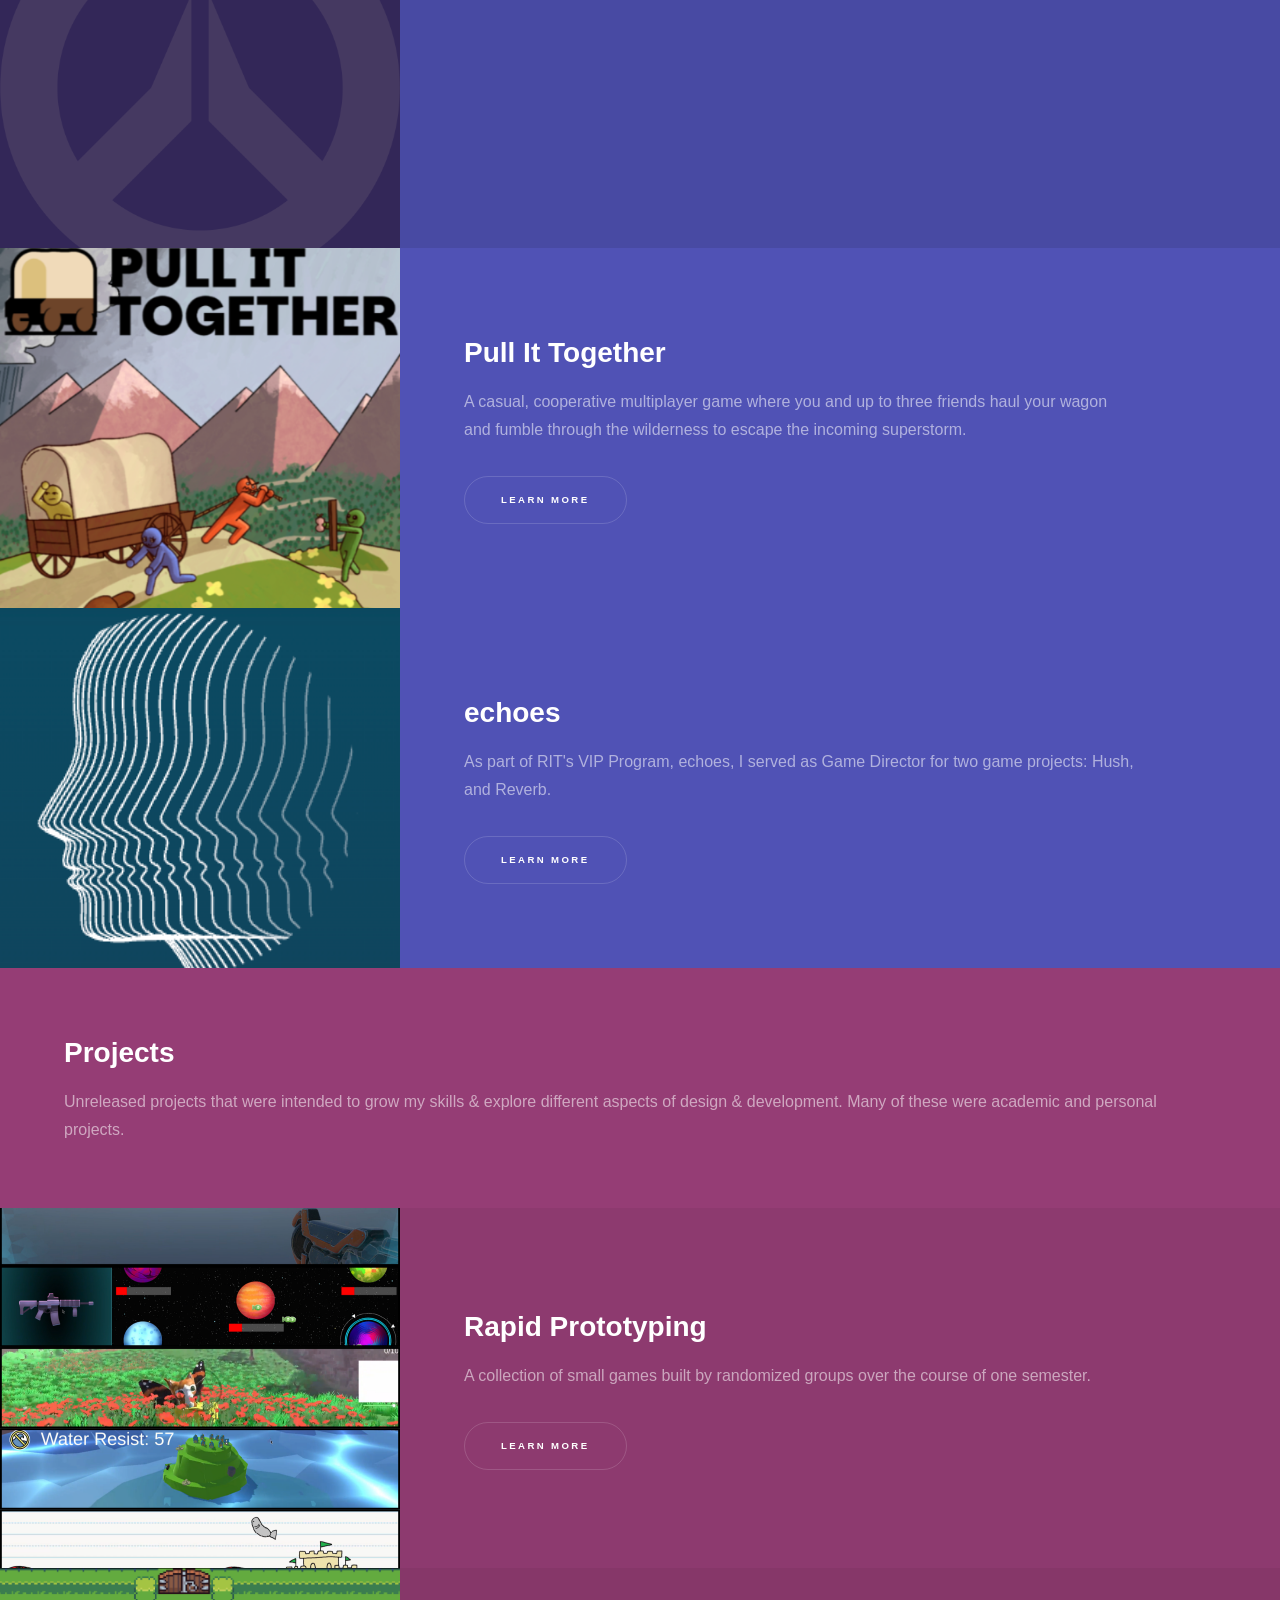
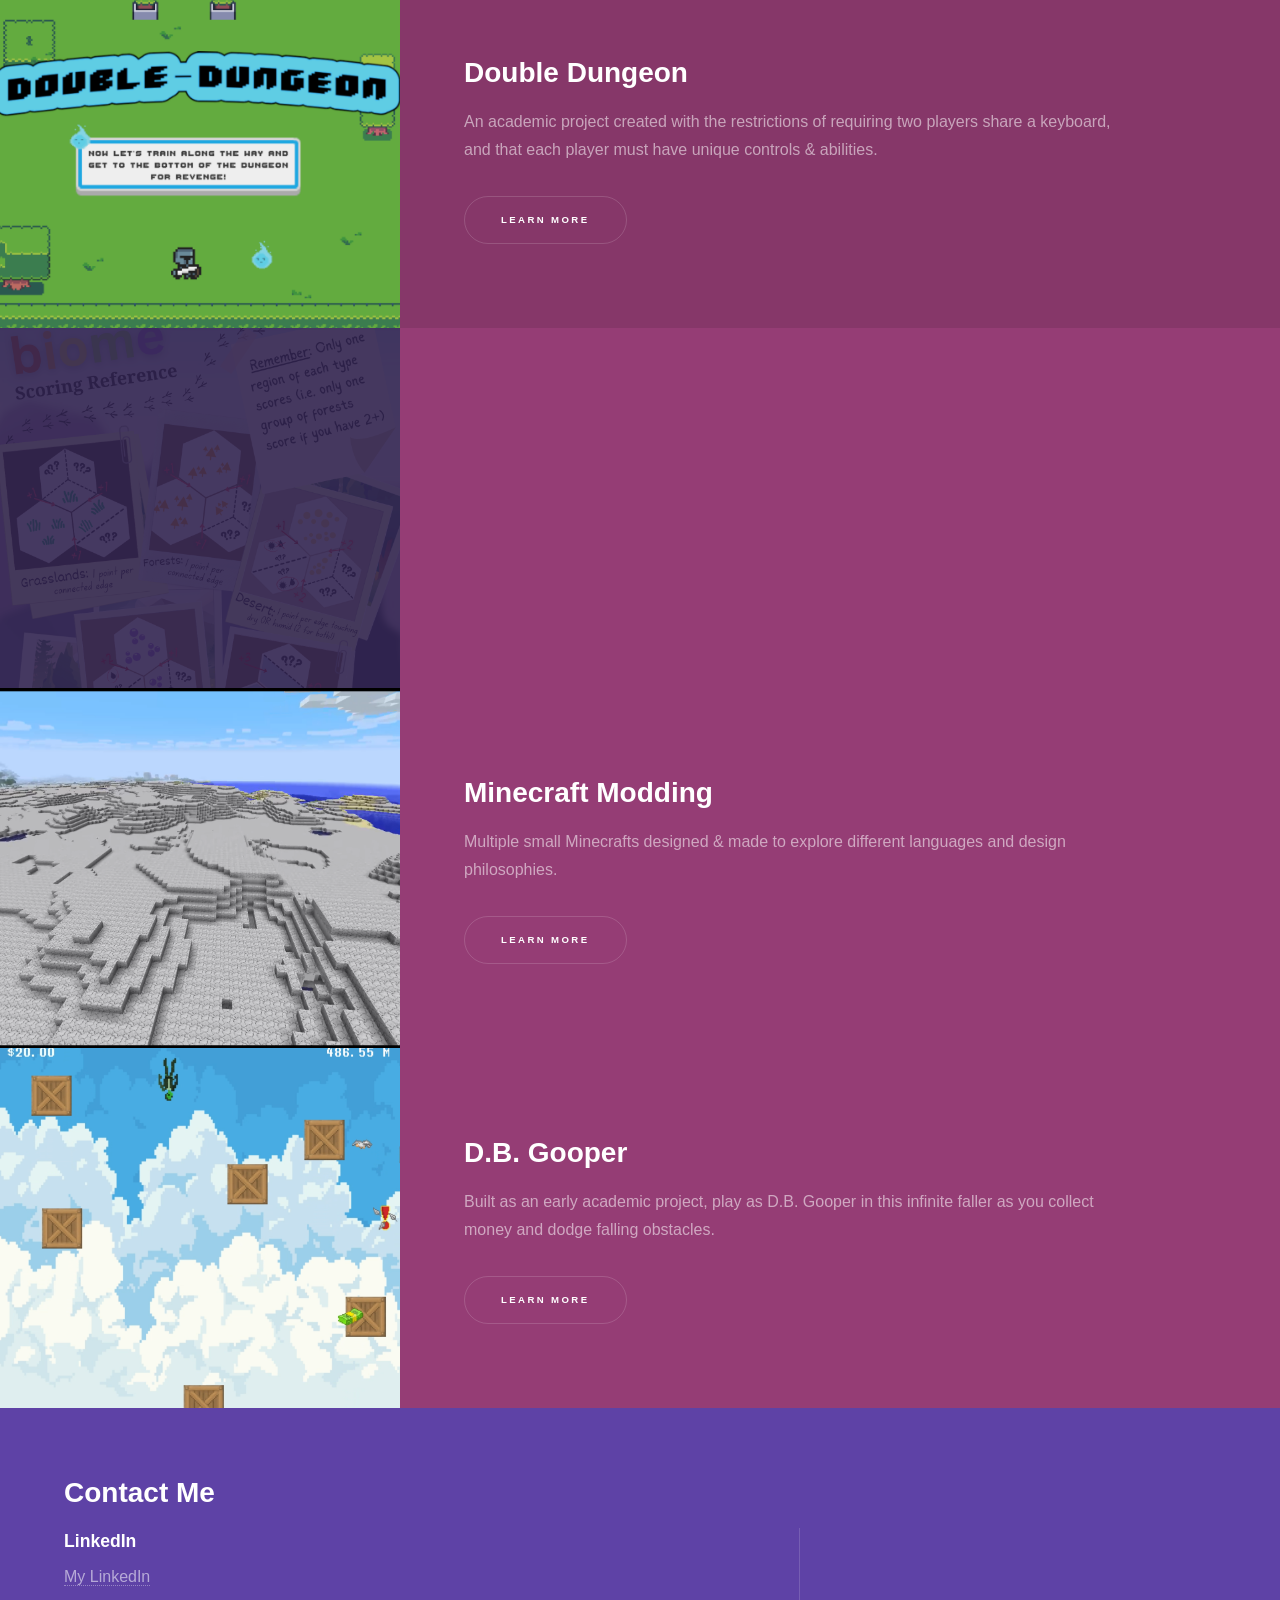
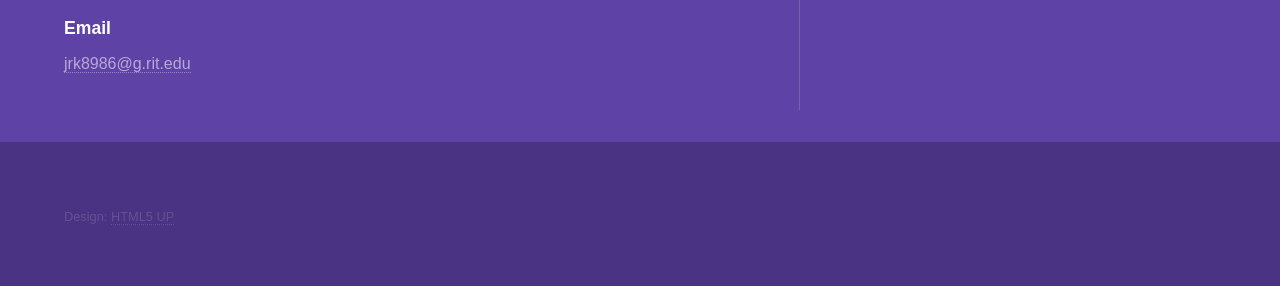
==== commit f79a37b9: "email change" ====
--- a/index.html
+++ b/index.html
@@ -189,7 +189,8 @@
 										</li>
 										<li>
 											<h3>Email</h3>
-											<a href="mailto:jackryankeegan@gmail.com">jackryankeegan@gmail.com</a>
+											<a href="mailto:jrk8986@g.rit.edu">jrk8986@g.rit.edu</a>
+											<!--<a href="mailto:jackryankeegan@gmail.com">jackryankeegan@gmail.com</a>* -->
 										</li>										
 									</ul>
 								</section>
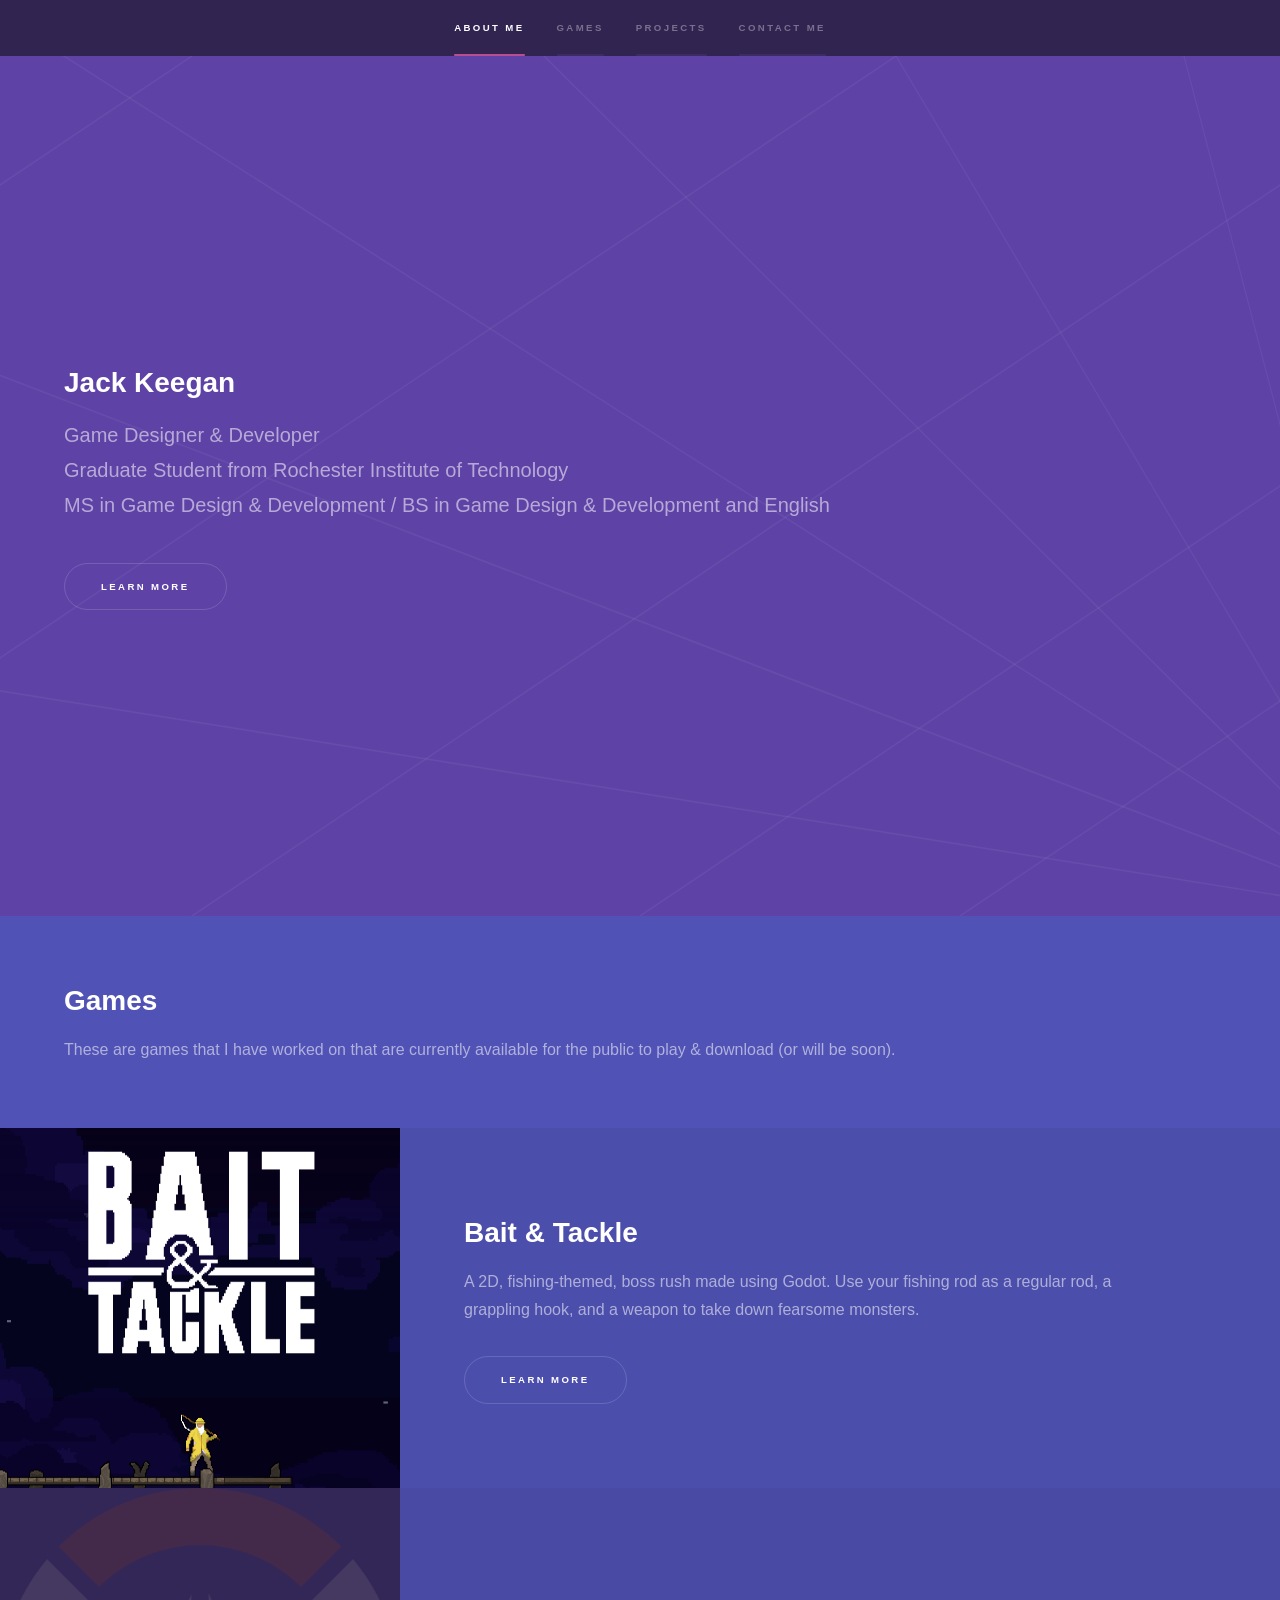
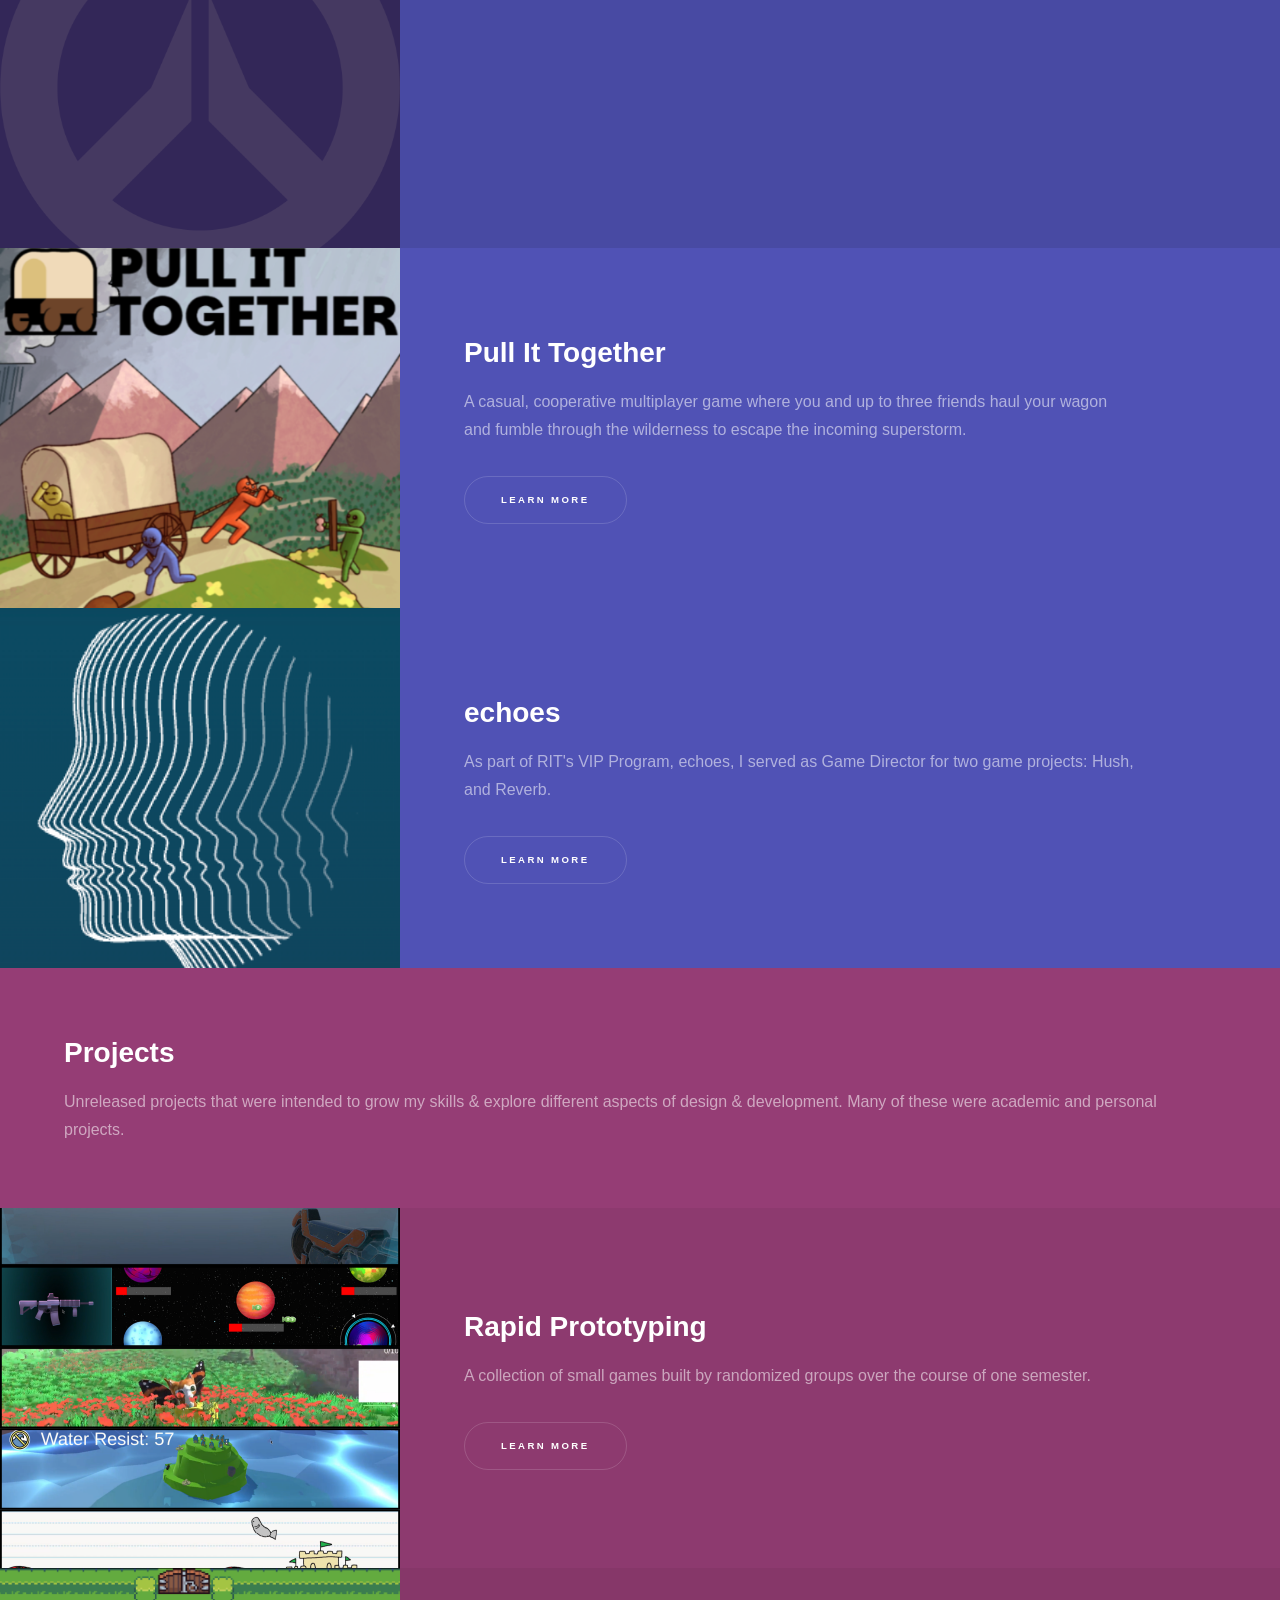
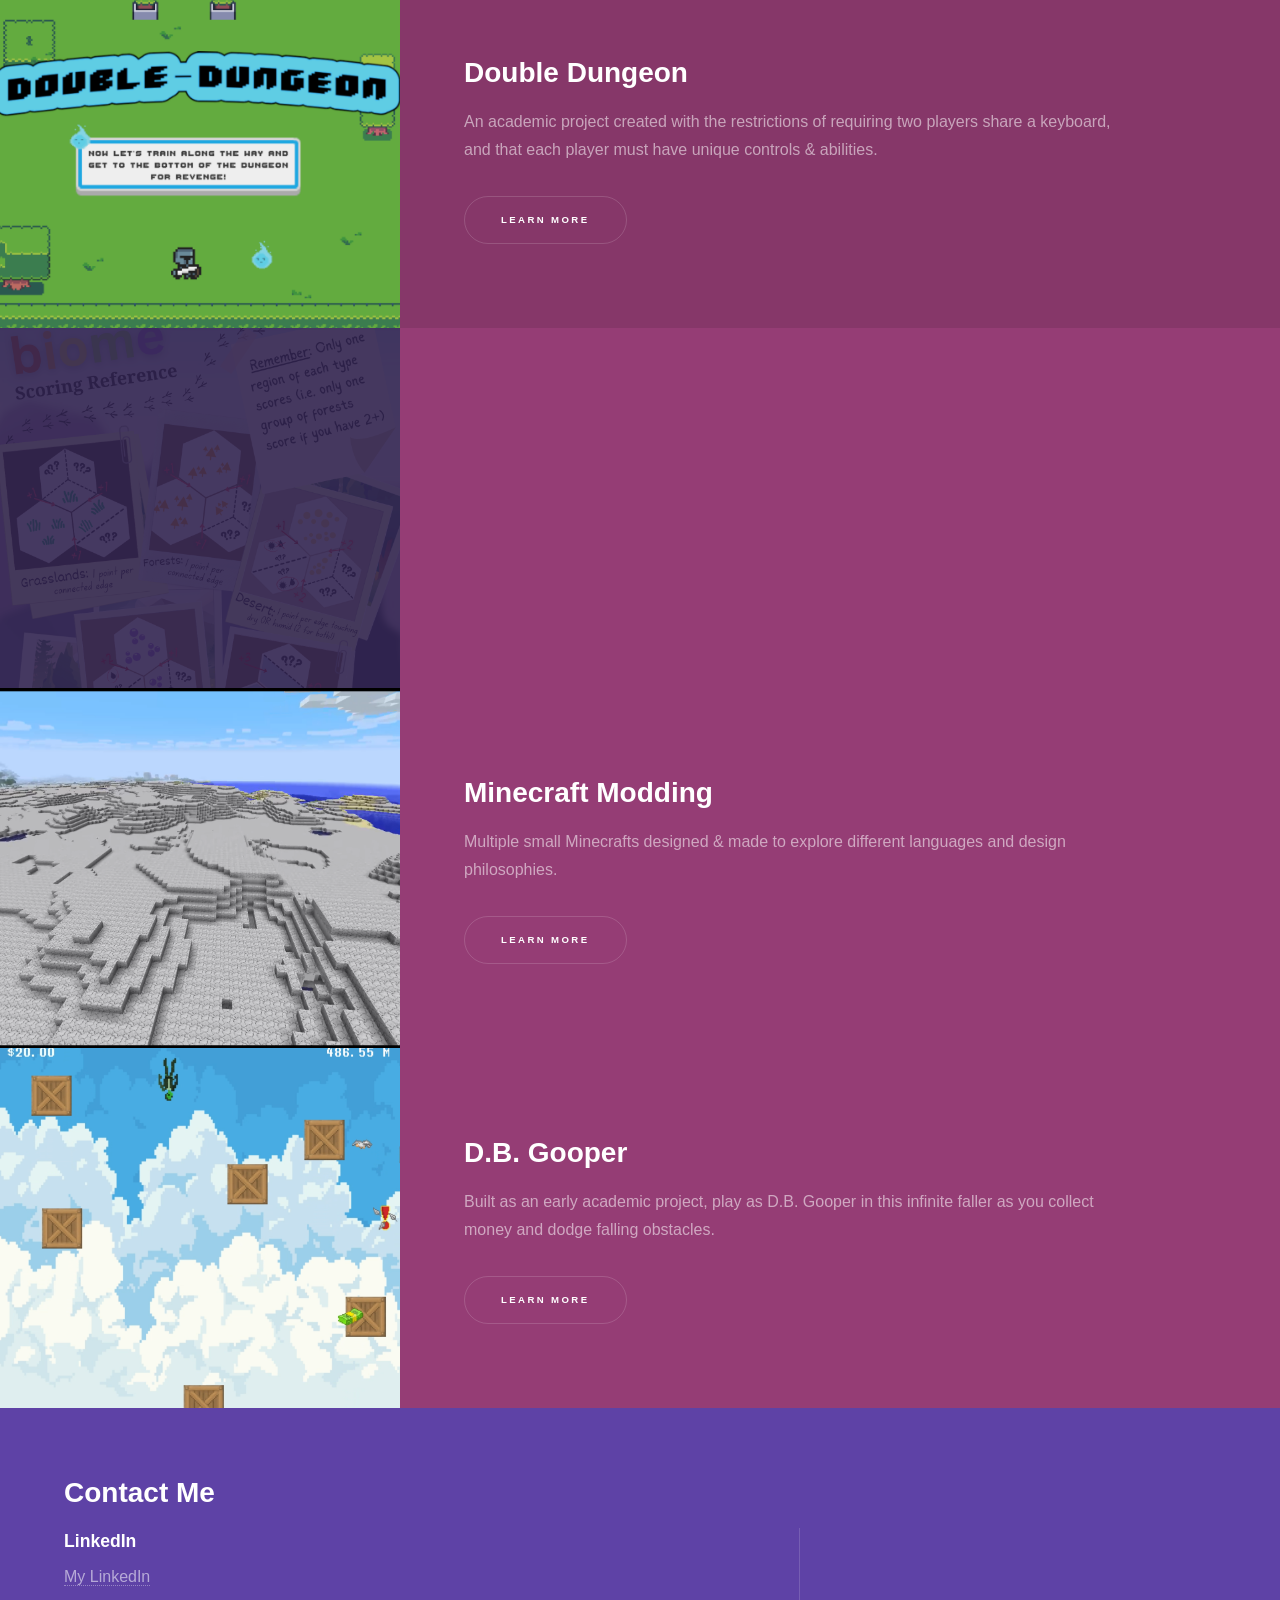
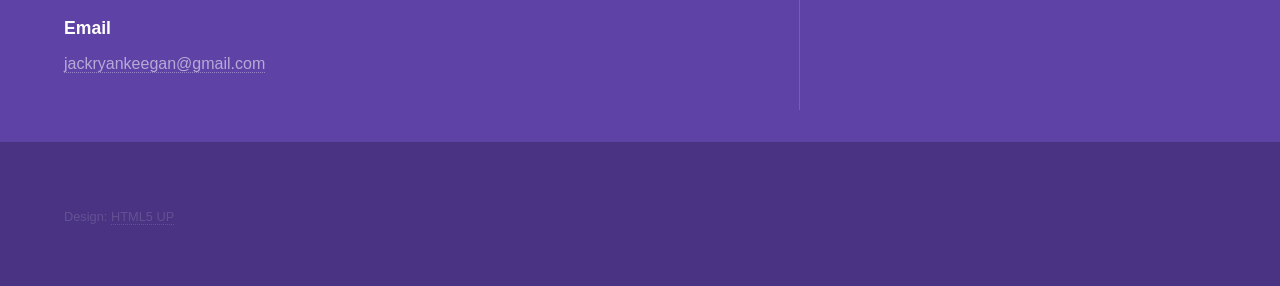
==== commit 5a85e2b7: "fix email" ====
--- a/index.html
+++ b/index.html
@@ -189,8 +189,7 @@
 										</li>
 										<li>
 											<h3>Email</h3>
-											<a href="mailto:jrk8986@g.rit.edu">jrk8986@g.rit.edu</a>
-											<!--<a href="mailto:jackryankeegan@gmail.com">jackryankeegan@gmail.com</a>* -->
+											<a href="mailto:jackryankeegan@gmail.com">jackryankeegan@gmail.com</a>
 										</li>										
 									</ul>
 								</section>
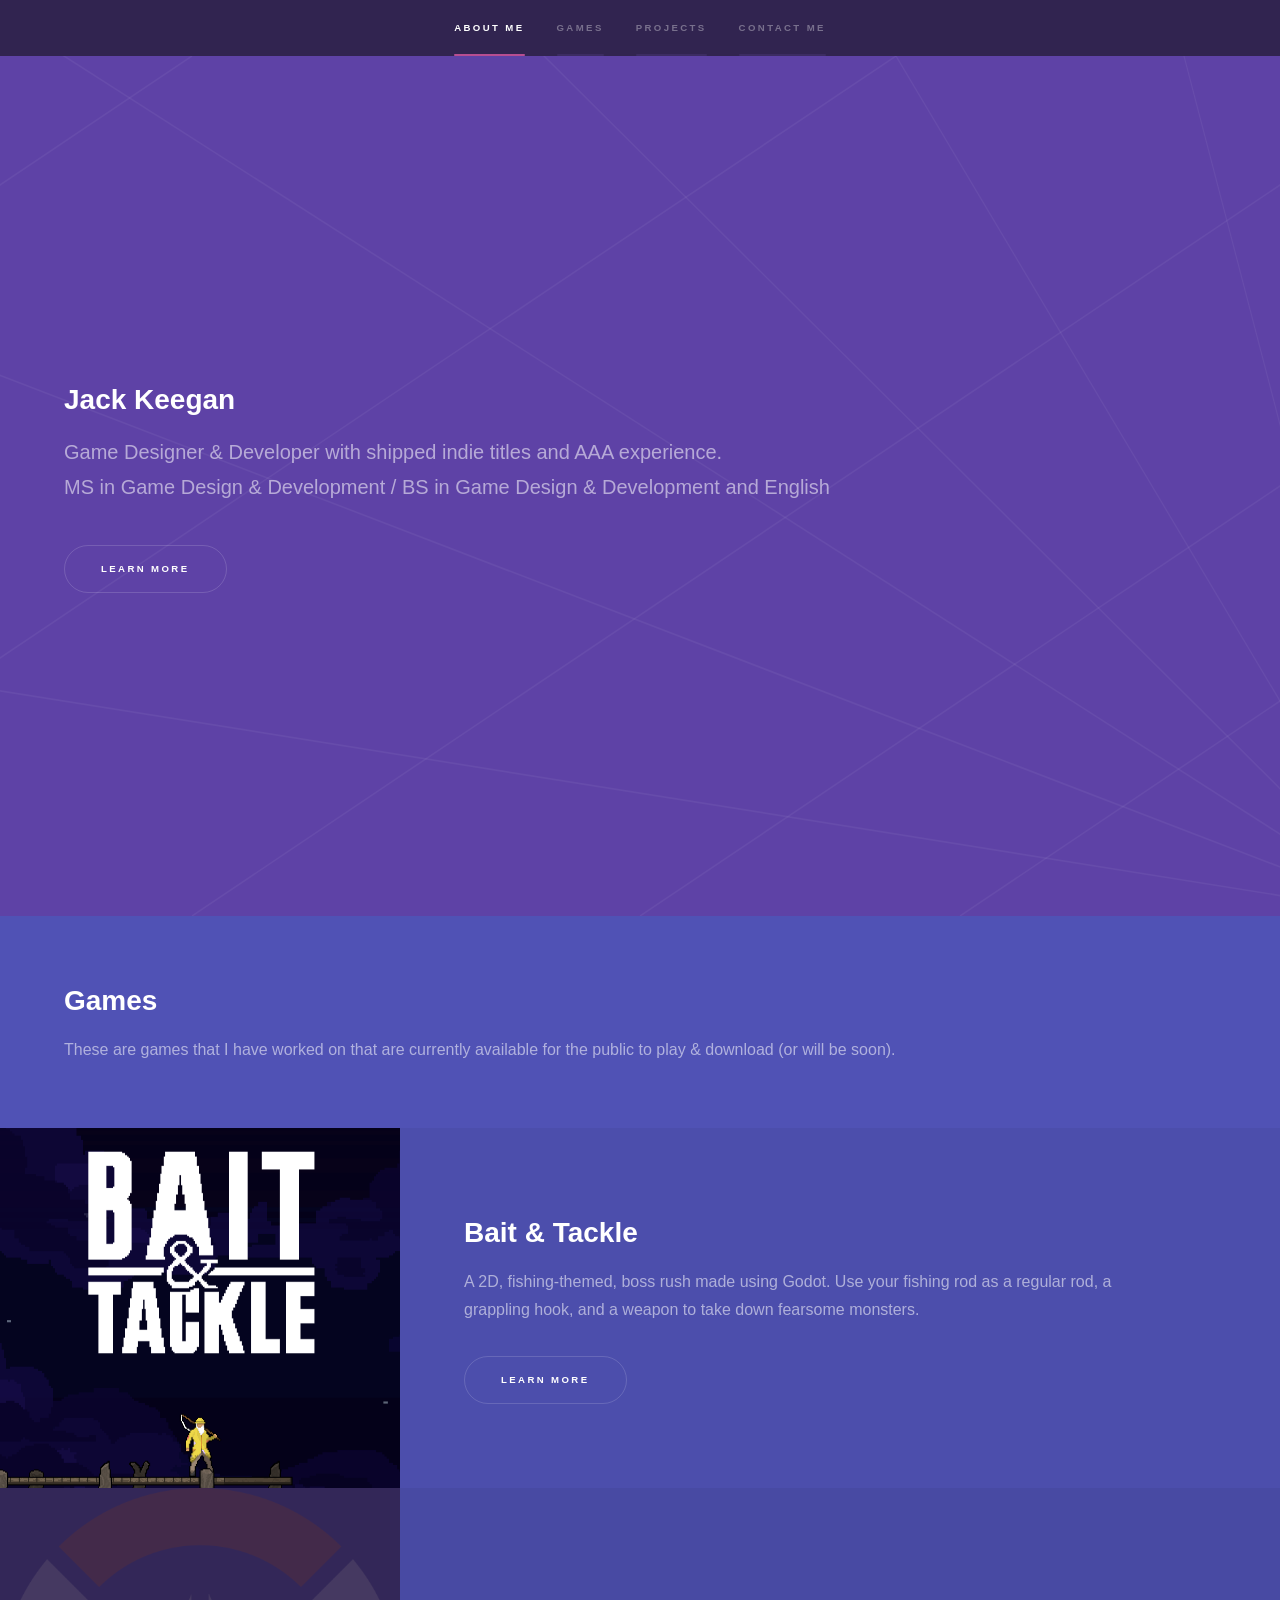
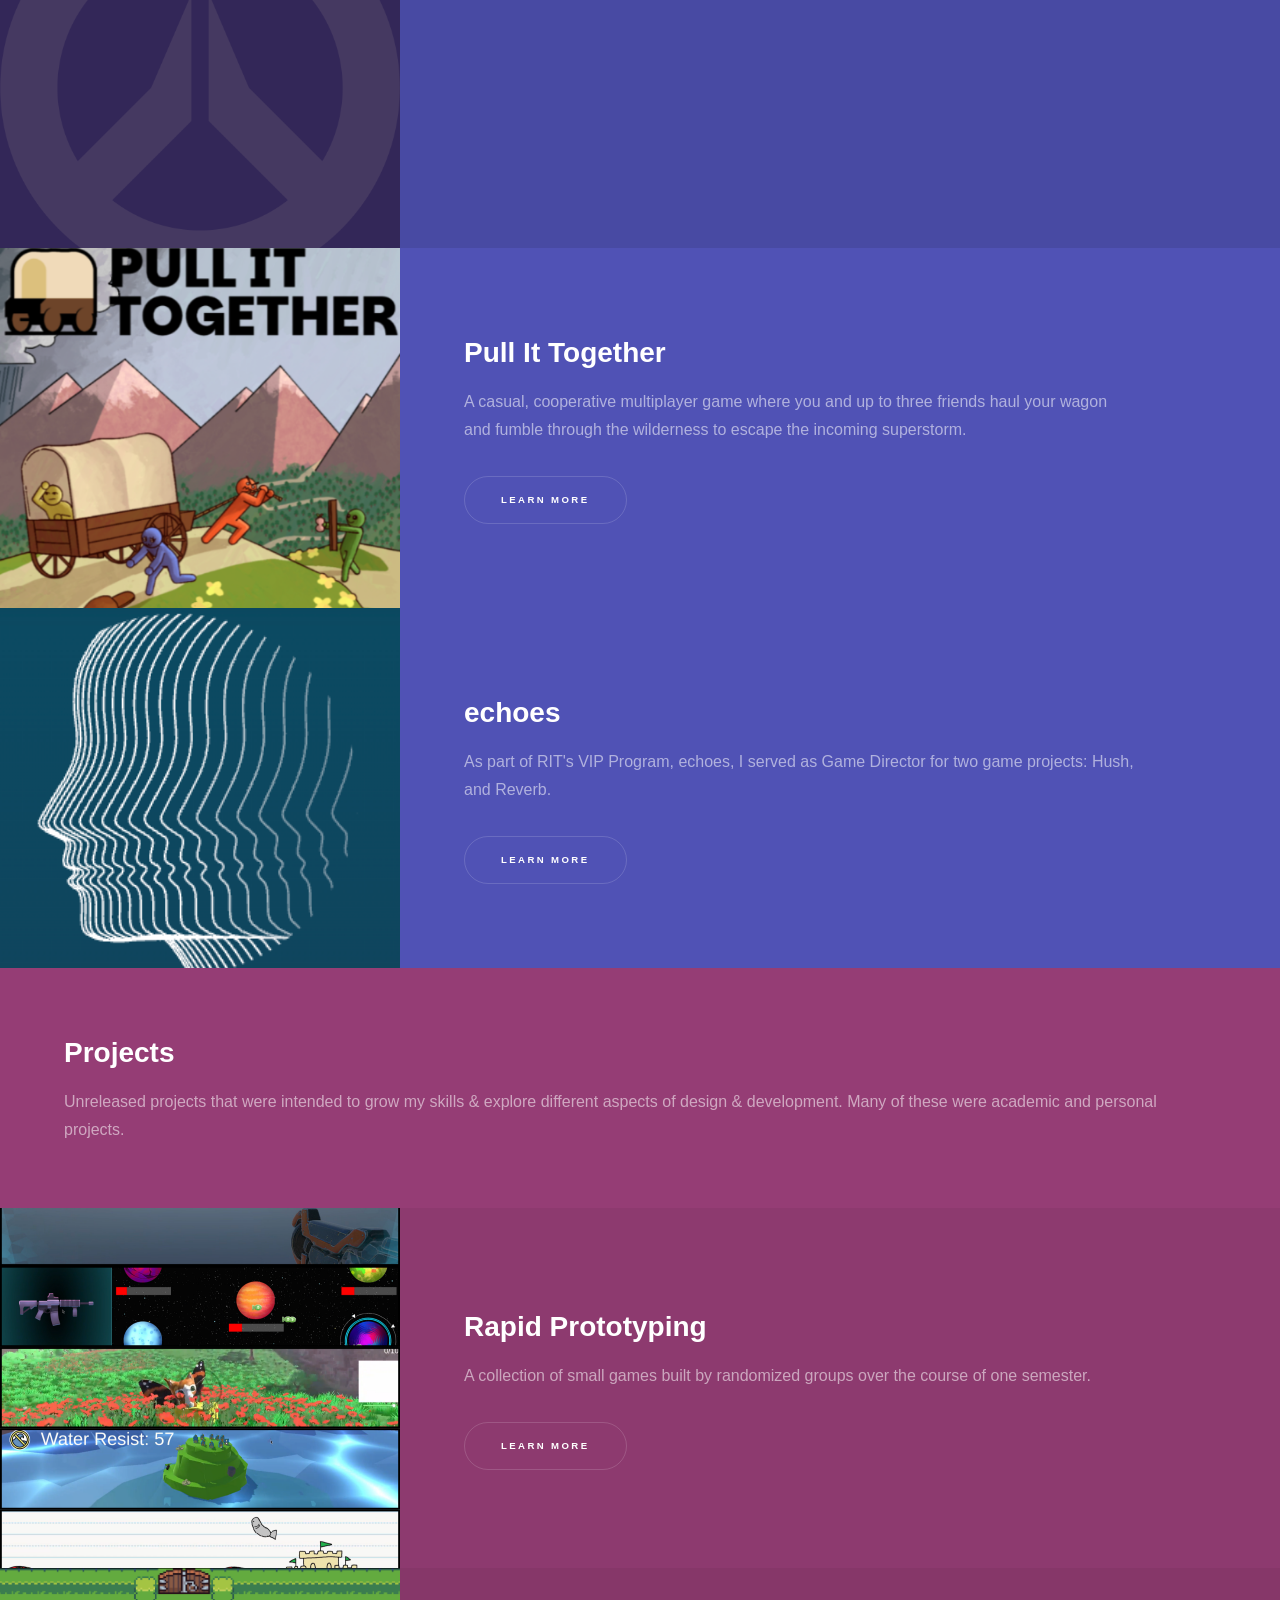
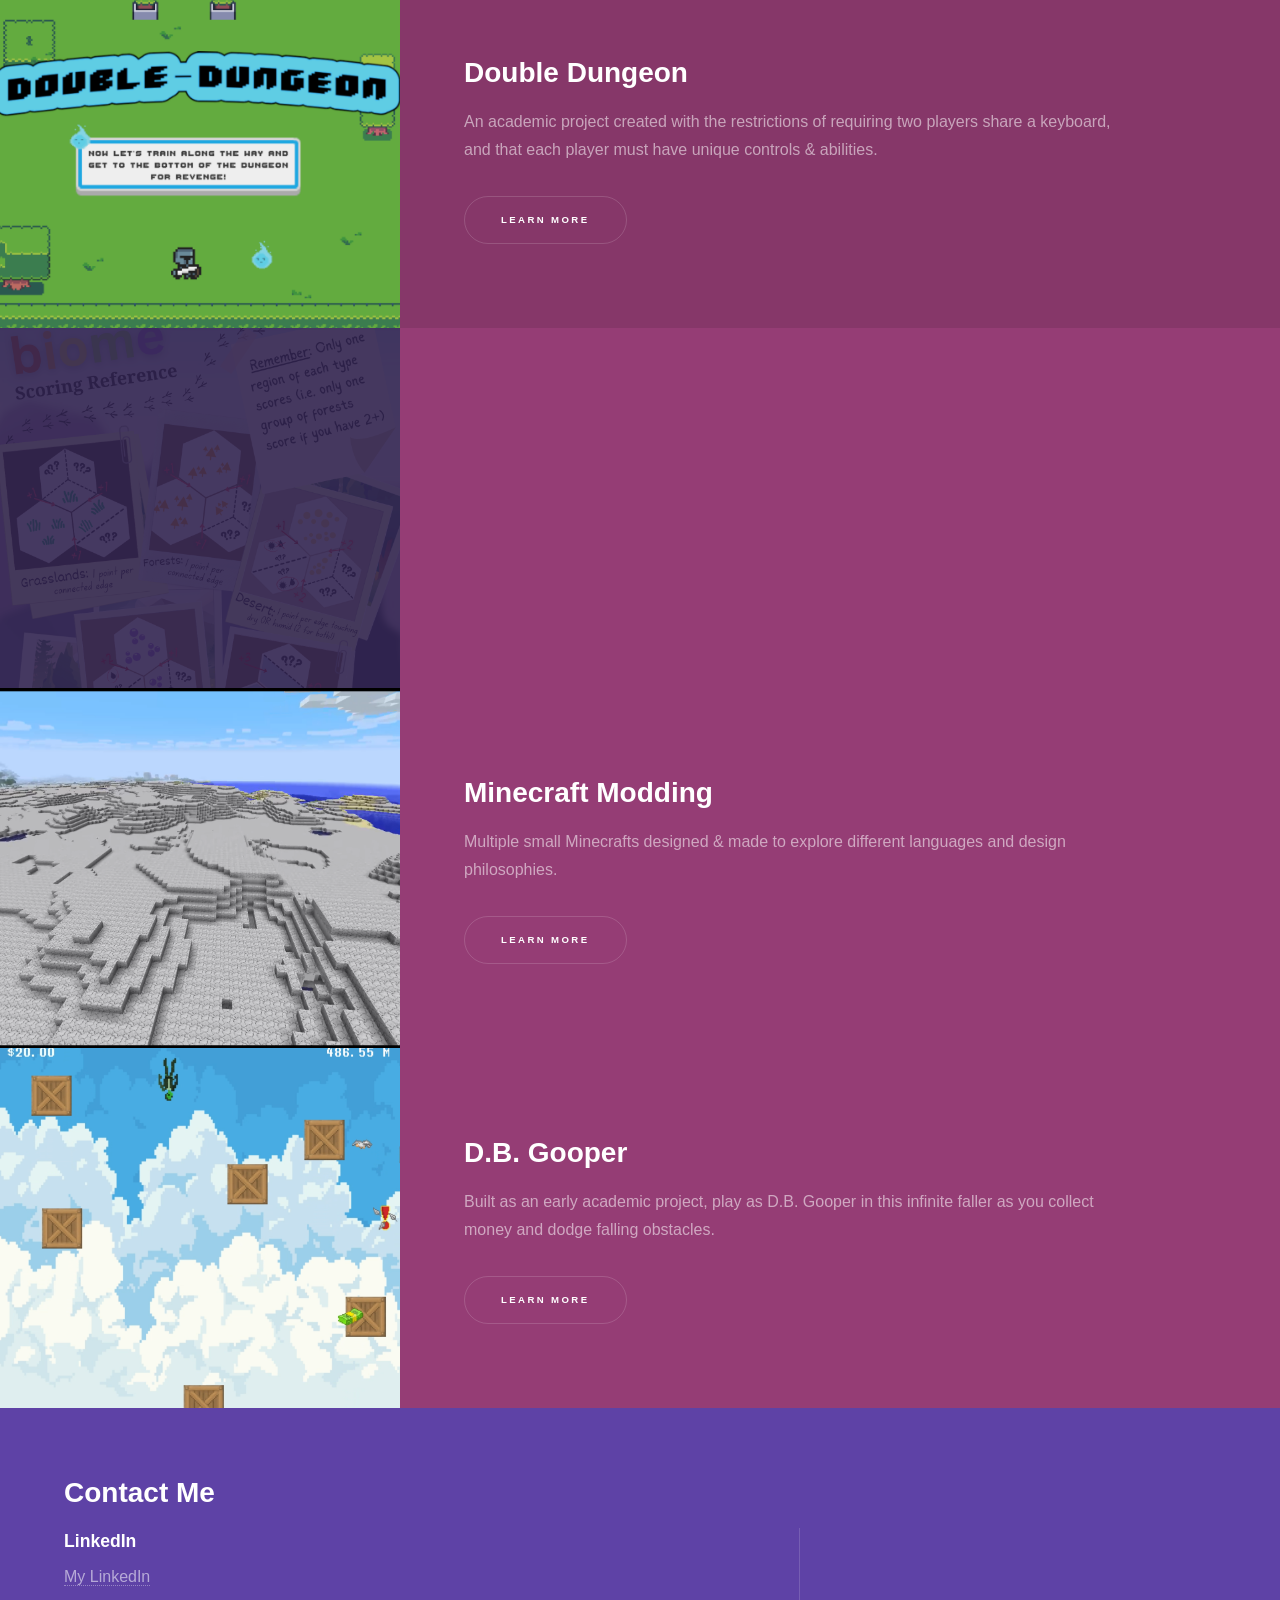
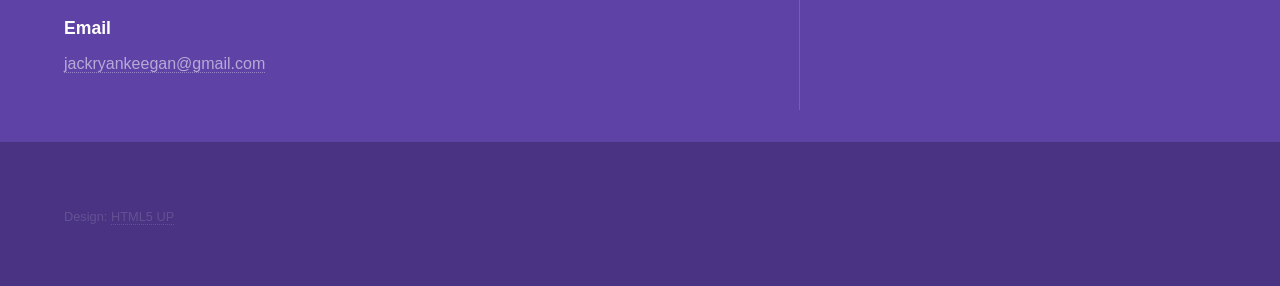
==== commit 2f65b59b: "update text" ====
--- a/index.html
+++ b/index.html
@@ -35,8 +35,7 @@
 					<section id="intro" class="wrapper style1 fullscreen fade-up">
 						<div class="inner">
 							<h2>Jack Keegan</h2>
-							<p>Game Designer & Developer<br />
-							Graduate Student from Rochester Institute of Technology <br />
+							<p>Game Designer & Developer with shipped indie titles and AAA experience.<br />
 							MS in Game Design & Development / BS in Game Design & Development and English</p>
 							<ul class="actions">
 								<li><a href="#one" class="button scrolly">Learn more</a></li>
